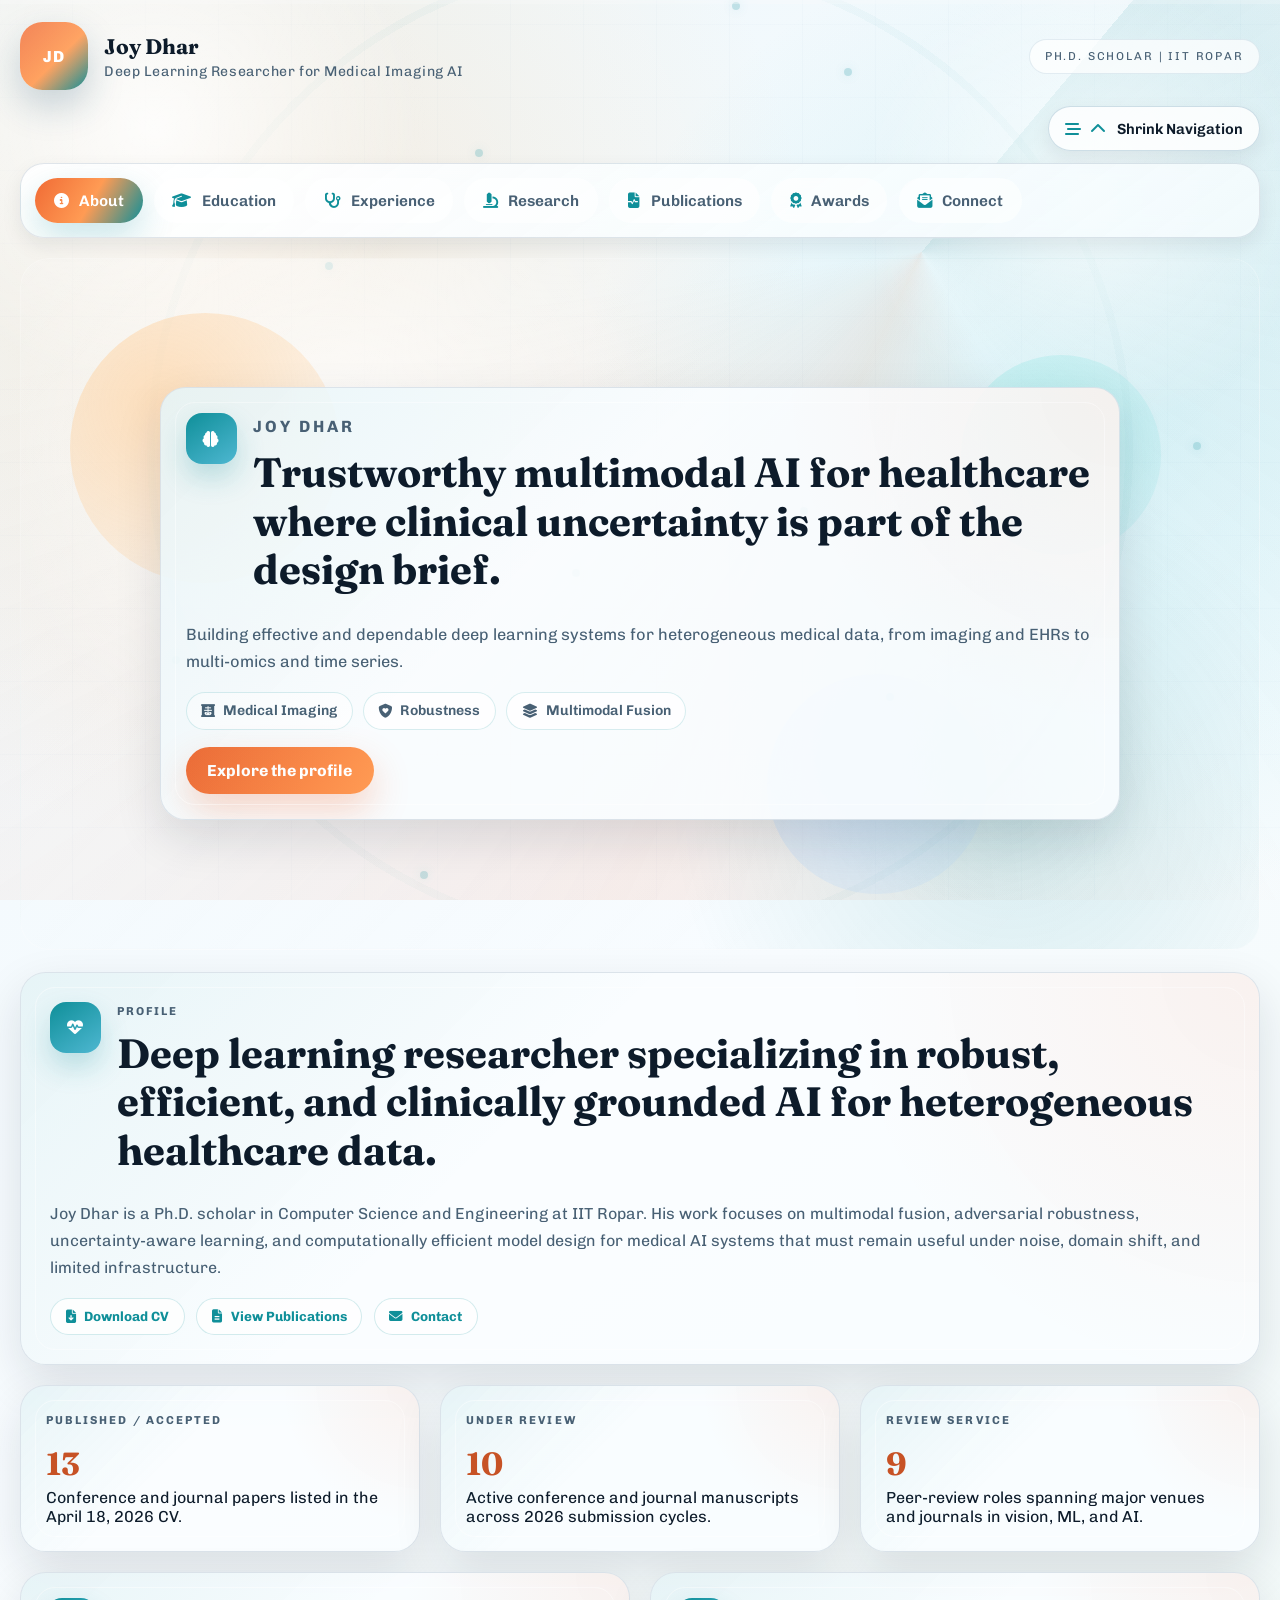
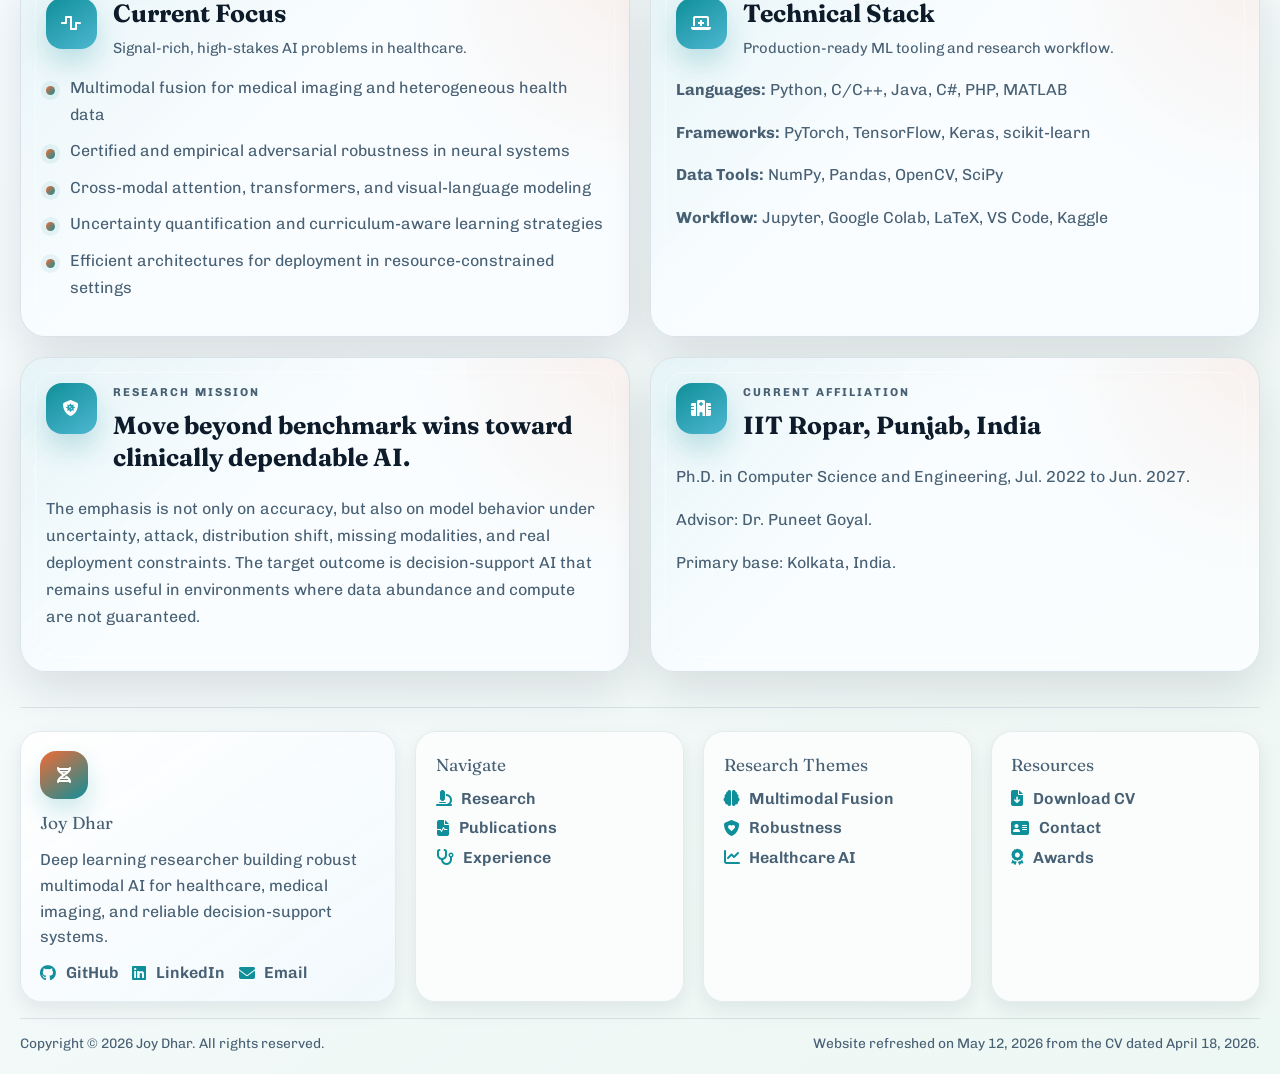
==== index.html @ 1ae89f0d "Merge pull request #1 from kousik-kr/joy-dhar-website-update Upgraded" ====
<!DOCTYPE html>
<html lang="en">
<head>
  <meta charset="UTF-8">
  <meta name="viewport" content="width=device-width, initial-scale=1.0">
  <meta name="description" content="Joy Dhar | Deep learning researcher working on trustworthy multimodal AI for healthcare at IIT Ropar.">
  <title>Joy Dhar | About</title>
  <link rel="preconnect" href="https://fonts.googleapis.com">
  <link rel="preconnect" href="https://fonts.gstatic.com" crossorigin>
  <link href="https://fonts.googleapis.com/css2?family=Chivo:wght@400;600;800&family=Fraunces:opsz,wght@9..144,500;9..144,700&display=swap" rel="stylesheet">
  <link rel="stylesheet" href="https://cdnjs.cloudflare.com/ajax/libs/font-awesome/6.5.2/css/all.min.css">
  <link rel="stylesheet" href="styles.css">
</head>
<body class="page-about">
  <div class="atmosphere"></div>
  <div class="grain-layer"></div>

  <header class="site-header">
    <a class="brand-mark" href="index.html" aria-label="Home"><span>JD</span></a>
    <div class="brand-copy">
      <a class="brand-wordmark" href="index.html">Joy Dhar</a>
      <p class="brand-subline">Deep Learning Researcher for Medical Imaging AI</p>
    </div>
    <p class="header-kicker">Ph.D. Scholar | IIT Ropar</p>
  </header>

  <div class="nav-shell">
    <button class="nav-compact-toggle" type="button" aria-label="Expand or shrink navigation" aria-expanded="true" aria-controls="site-nav">
      <span class="nav-toggle-icons">
        <i class="fa-solid fa-bars-staggered"></i>
        <i class="fa-solid fa-chevron-up"></i>
      </span>
      <span class="nav-toggle-text">Shrink Navigation</span>
    </button>

    <nav class="tab-nav" id="site-nav" aria-label="Portfolio sections">
      <a class="tab-link active" href="index.html"><i class="fa-solid fa-circle-info"></i><span>About</span></a>
      <a class="tab-link" href="education.html"><i class="fa-solid fa-graduation-cap"></i><span>Education</span></a>
      <a class="tab-link" href="experience.html"><i class="fa-solid fa-stethoscope"></i><span>Experience</span></a>
      <a class="tab-link" href="research.html"><i class="fa-solid fa-microscope"></i><span>Research</span></a>
      <a class="tab-link" href="publications.html"><i class="fa-solid fa-file-waveform"></i><span>Publications</span></a>
      <a class="tab-link" href="awards.html"><i class="fa-solid fa-award"></i><span>Awards</span></a>
      <a class="tab-link" href="connect.html"><i class="fa-solid fa-envelope-open-text"></i><span>Connect</span></a>
    </nav>
  </div>

  <main class="page-shell home-shell">
    <section class="opening-stage" id="opening-stage" aria-label="Welcome section">
      <div class="opening-surface card scan-card">
        <div class="card-head">
          <span class="icon-badge"><i class="fa-solid fa-brain"></i></span>
          <div>
            <p class="section-label">Joy Dhar</p>
            <h2>Trustworthy multimodal AI for healthcare where clinical uncertainty is part of the design brief.</h2>
          </div>
        </div>
        <p>Building effective and dependable deep learning systems for heterogeneous medical data, from imaging and EHRs to multi-omics and time series.</p>
        <div class="scan-tags">
          <span><i class="fa-solid fa-x-ray"></i> Medical Imaging</span>
          <span><i class="fa-solid fa-shield-heart"></i> Robustness</span>
          <span><i class="fa-solid fa-layer-group"></i> Multimodal Fusion</span>
        </div>
        <a class="scroll-cue" href="#home-content">Explore the profile</a>
      </div>

      <span class="opening-orb orb-a" aria-hidden="true"></span>
      <span class="opening-orb orb-b" aria-hidden="true"></span>
      <span class="opening-orb orb-c" aria-hidden="true"></span>
    </section>

    <section id="home-content" class="home-content">
      <section class="hero card reveal scan-card">
        <div class="card-head">
          <span class="icon-badge"><i class="fa-solid fa-heart-pulse"></i></span>
          <div>
            <p class="section-label">Profile</p>
            <h2>Deep learning researcher specializing in robust, efficient, and clinically grounded AI for heterogeneous healthcare data.</h2>
          </div>
        </div>
        <p>
          Joy Dhar is a Ph.D. scholar in Computer Science and Engineering at IIT Ropar. His work focuses on multimodal fusion,
          adversarial robustness, uncertainty-aware learning, and computationally efficient model design for medical AI systems
          that must remain useful under noise, domain shift, and limited infrastructure.
        </p>
        <div class="action-row hero-actions">
          <a class="chip" href="Joy_Dhar_CV.pdf" target="_blank" rel="noopener noreferrer"><i class="fa-solid fa-file-arrow-down"></i><span>Download CV</span></a>
          <a class="chip" href="publications.html"><i class="fa-solid fa-file-lines"></i><span>View Publications</span></a>
          <a class="chip" href="connect.html"><i class="fa-solid fa-envelope"></i><span>Contact</span></a>
        </div>
      </section>

      <section class="grid-three reveal">
        <article class="card kpi scan-card">
          <p class="section-label">Published / Accepted</p>
          <strong>13</strong>
          <span>Conference and journal papers listed in the April 18, 2026 CV.</span>
        </article>
        <article class="card kpi scan-card">
          <p class="section-label">Under Review</p>
          <strong>10</strong>
          <span>Active conference and journal manuscripts across 2026 submission cycles.</span>
        </article>
        <article class="card kpi scan-card">
          <p class="section-label">Review Service</p>
          <strong>9</strong>
          <span>Peer-review roles spanning major venues and journals in vision, ML, and AI.</span>
        </article>
      </section>

      <section class="grid-two reveal">
        <article class="card scan-card">
          <div class="card-head">
            <span class="icon-badge"><i class="fa-solid fa-wave-square"></i></span>
            <div>
              <h3>Current Focus</h3>
              <p class="card-subline">Signal-rich, high-stakes AI problems in healthcare.</p>
            </div>
          </div>
          <ul class="list-tight">
            <li>Multimodal fusion for medical imaging and heterogeneous health data</li>
            <li>Certified and empirical adversarial robustness in neural systems</li>
            <li>Cross-modal attention, transformers, and visual-language modeling</li>
            <li>Uncertainty quantification and curriculum-aware learning strategies</li>
            <li>Efficient architectures for deployment in resource-constrained settings</li>
          </ul>
        </article>

        <article class="card scan-card">
          <div class="card-head">
            <span class="icon-badge"><i class="fa-solid fa-laptop-medical"></i></span>
            <div>
              <h3>Technical Stack</h3>
              <p class="card-subline">Production-ready ML tooling and research workflow.</p>
            </div>
          </div>
          <p><strong>Languages:</strong> Python, C/C++, Java, C#, PHP, MATLAB</p>
          <p><strong>Frameworks:</strong> PyTorch, TensorFlow, Keras, scikit-learn</p>
          <p><strong>Data Tools:</strong> NumPy, Pandas, OpenCV, SciPy</p>
          <p><strong>Workflow:</strong> Jupyter, Google Colab, LaTeX, VS Code, Kaggle</p>
        </article>
      </section>

      <section class="grid-two reveal">
        <article class="card scan-card">
          <div class="card-head">
            <span class="icon-badge"><i class="fa-solid fa-shield-virus"></i></span>
            <div>
              <p class="section-label">Research Mission</p>
              <h3>Move beyond benchmark wins toward clinically dependable AI.</h3>
            </div>
          </div>
          <p>
            The emphasis is not only on accuracy, but also on model behavior under uncertainty, attack, distribution shift,
            missing modalities, and real deployment constraints. The target outcome is decision-support AI that remains useful
            in environments where data abundance and compute are not guaranteed.
          </p>
        </article>

        <article class="card scan-card">
          <div class="card-head">
            <span class="icon-badge"><i class="fa-solid fa-hospital"></i></span>
            <div>
              <p class="section-label">Current Affiliation</p>
              <h3>IIT Ropar, Punjab, India</h3>
            </div>
          </div>
          <p>Ph.D. in Computer Science and Engineering, Jul. 2022 to Jun. 2027.</p>
          <p>Advisor: Dr. Puneet Goyal.</p>
          <p>Primary base: Kolkata, India.</p>
        </article>
      </section>
    </section>
  </main>

  <footer class="site-footer" aria-label="Site footer">
    <div class="footer-grid">
      <section class="footer-block footer-brand">
        <div class="footer-emblem"><i class="fa-solid fa-dna"></i></div>
        <p class="footer-title">Joy Dhar</p>
        <p>Deep learning researcher building robust multimodal AI for healthcare, medical imaging, and reliable decision-support systems.</p>
        <div class="footer-socials">
          <a href="https://github.com/misti1203" target="_blank" rel="noopener noreferrer"><i class="fa-brands fa-github"></i><span>GitHub</span></a>
          <a href="https://www.linkedin.com/in/joy-dhar-42930a248" target="_blank" rel="noopener noreferrer"><i class="fa-brands fa-linkedin"></i><span>LinkedIn</span></a>
          <a href="mailto:joy.22csz0003@iitrpr.ac.in"><i class="fa-solid fa-envelope"></i><span>Email</span></a>
        </div>
      </section>

      <section class="footer-block">
        <p class="footer-title">Navigate</p>
        <a href="research.html"><i class="fa-solid fa-microscope"></i><span>Research</span></a>
        <a href="publications.html"><i class="fa-solid fa-file-waveform"></i><span>Publications</span></a>
        <a href="experience.html"><i class="fa-solid fa-stethoscope"></i><span>Experience</span></a>
      </section>

      <section class="footer-block">
        <p class="footer-title">Research Themes</p>
        <a href="research.html"><i class="fa-solid fa-brain"></i><span>Multimodal Fusion</span></a>
        <a href="research.html"><i class="fa-solid fa-shield-heart"></i><span>Robustness</span></a>
        <a href="research.html"><i class="fa-solid fa-chart-line"></i><span>Healthcare AI</span></a>
      </section>

      <section class="footer-block">
        <p class="footer-title">Resources</p>
        <a href="Joy_Dhar_CV.pdf" target="_blank" rel="noopener noreferrer"><i class="fa-solid fa-file-arrow-down"></i><span>Download CV</span></a>
        <a href="connect.html"><i class="fa-solid fa-address-card"></i><span>Contact</span></a>
        <a href="awards.html"><i class="fa-solid fa-award"></i><span>Awards</span></a>
      </section>
    </div>

    <div class="footer-meta">
      <p>Copyright &copy; <span class="current-year">2026</span> Joy Dhar. All rights reserved.</p>
      <p>Website refreshed on May 12, 2026 from the CV dated April 18, 2026.</p>
    </div>
  </footer>

  <script src="script.js"></script>
</body>
</html>
---- styles.css ----
:root {
  --ink: #0d1b2a;
  --ink-soft: #486074;
  --surface: rgba(250, 253, 255, 0.9);
  --surface-strong: rgba(255, 255, 255, 0.96);
  --surface-glass: rgba(239, 248, 252, 0.68);
  --line: rgba(35, 76, 104, 0.14);
  --line-strong: rgba(42, 110, 145, 0.22);
  --accent: #f06b35;
  --accent-deep: #c75225;
  --accent-soft: #0f8f99;
  --accent-alt: #4eb7d1;
  --accent-fade: rgba(15, 143, 153, 0.12);
  --success: #2b9e74;
  --radius-lg: 1.6rem;
  --radius-md: 1.15rem;
  --radius-sm: 0.9rem;
  --shadow-sm: 0 8px 20px rgba(13, 27, 42, 0.08);
  --shadow: 0 18px 48px rgba(13, 27, 42, 0.12);
  --shadow-lg: 0 26px 72px rgba(13, 27, 42, 0.16);
  --max: min(1240px, calc(100% - 2rem));
}

* {
  box-sizing: border-box;
}

html,
body {
  margin: 0;
  padding: 0;
  min-height: 100%;
}

html {
  scroll-padding-top: 1rem;
}

body {
  font-family: "Chivo", "Segoe UI", sans-serif;
  color: var(--ink);
  overflow-x: hidden;
  position: relative;
  background:
    radial-gradient(circle at top left, rgba(240, 107, 53, 0.14), transparent 30%),
    radial-gradient(circle at top right, rgba(78, 183, 209, 0.18), transparent 28%),
    linear-gradient(145deg, #edf6fb 0%, #f9fcff 38%, #eefaf6 100%);
  font-feature-settings: "liga" 1, "calt" 1;
  -webkit-font-smoothing: antialiased;
  -moz-osx-font-smoothing: grayscale;
}

body::before,
body::after {
  content: "";
  position: fixed;
  inset: 0;
  pointer-events: none;
  z-index: 0;
}

body::before {
  background:
    repeating-linear-gradient(
      90deg,
      transparent 0,
      transparent 72px,
      rgba(59, 115, 148, 0.035) 72px,
      rgba(59, 115, 148, 0.035) 73px
    ),
    repeating-linear-gradient(
      0deg,
      transparent 0,
      transparent 72px,
      rgba(59, 115, 148, 0.03) 72px,
      rgba(59, 115, 148, 0.03) 73px
    );
  opacity: 0.6;
}

body::after {
  background:
    radial-gradient(circle at 12% 14%, rgba(255, 255, 255, 0.85), transparent 20%),
    radial-gradient(circle at 85% 22%, rgba(255, 255, 255, 0.7), transparent 18%),
    radial-gradient(circle at 76% 82%, rgba(15, 143, 153, 0.08), transparent 15%);
}

body.page-about {
  background:
    radial-gradient(circle at 18% 10%, rgba(255, 189, 118, 0.22), transparent 22%),
    radial-gradient(circle at 84% 16%, rgba(82, 201, 214, 0.2), transparent 20%),
    linear-gradient(145deg, #eef7fb 0%, #f8fcff 42%, #edf7f3 100%);
}

body.page-education {
  background:
    radial-gradient(circle at 18% 8%, rgba(255, 205, 138, 0.2), transparent 22%),
    radial-gradient(circle at 82% 18%, rgba(90, 177, 227, 0.18), transparent 20%),
    linear-gradient(145deg, #eef5fa 0%, #fbfdff 42%, #eef6ff 100%);
}

body.page-experience {
  background:
    radial-gradient(circle at 15% 10%, rgba(255, 189, 128, 0.2), transparent 20%),
    radial-gradient(circle at 82% 18%, rgba(103, 202, 156, 0.16), transparent 19%),
    linear-gradient(145deg, #f0f8fb 0%, #fbfdfe 40%, #eef9f3 100%);
}

body.page-research {
  background:
    radial-gradient(circle at 15% 8%, rgba(255, 176, 132, 0.2), transparent 22%),
    radial-gradient(circle at 84% 14%, rgba(78, 183, 209, 0.18), transparent 21%),
    linear-gradient(145deg, #eff7fb 0%, #fbfdff 42%, #eefaf7 100%);
}

body.page-publications {
  background:
    radial-gradient(circle at 15% 8%, rgba(255, 183, 121, 0.2), transparent 22%),
    radial-gradient(circle at 84% 16%, rgba(105, 177, 232, 0.18), transparent 22%),
    linear-gradient(145deg, #eff7fb 0%, #fbfdff 40%, #eef5fb 100%);
}

body.page-awards {
  background:
    radial-gradient(circle at 16% 10%, rgba(255, 200, 127, 0.2), transparent 22%),
    radial-gradient(circle at 82% 18%, rgba(125, 182, 236, 0.17), transparent 22%),
    linear-gradient(145deg, #f3f8fb 0%, #fffefb 38%, #eef5fd 100%);
}

body.page-connect {
  background:
    radial-gradient(circle at 15% 12%, rgba(255, 181, 126, 0.2), transparent 22%),
    radial-gradient(circle at 82% 18%, rgba(88, 204, 196, 0.16), transparent 20%),
    linear-gradient(145deg, #eef8fb 0%, #fbfdff 40%, #eef9f7 100%);
}

.atmosphere,
.grain-layer {
  position: fixed;
  inset: 0;
  pointer-events: none;
}

.atmosphere {
  background:
    conic-gradient(from 40deg at 72% 28%, rgba(15, 143, 153, 0.11), transparent 30%, rgba(240, 107, 53, 0.1), transparent 62%),
    radial-gradient(circle at center, transparent 0 62%, rgba(15, 143, 153, 0.03) 62% 63%, transparent 63%);
  animation: drift 18s ease-in-out infinite alternate;
}

.grain-layer {
  opacity: 0.16;
  background-image: radial-gradient(rgba(13, 27, 42, 0.14) 0.4px, transparent 0.4px);
  background-size: 10px 10px;
}

.progress-rail {
  position: fixed;
  inset: 0 0 auto 0;
  height: 4px;
  z-index: 40;
  background: rgba(255, 255, 255, 0.22);
  backdrop-filter: blur(6px);
}

.progress-fill {
  width: 0;
  height: 100%;
  background: linear-gradient(90deg, var(--accent), #ffb347, var(--accent-soft));
  box-shadow: 0 0 16px rgba(240, 107, 53, 0.45);
  transition: width 120ms linear;
}

.site-header,
.nav-shell,
.page-shell,
.site-footer {
  width: var(--max);
  margin-inline: auto;
  position: relative;
  z-index: 1;
}

.site-header {
  display: flex;
  align-items: center;
  gap: 1rem;
  padding-top: 1.4rem;
}

.brand-mark {
  width: 68px;
  height: 68px;
  flex-shrink: 0;
  border-radius: 1.4rem;
  display: inline-grid;
  place-items: center;
  text-decoration: none;
  font-weight: 800;
  letter-spacing: 0.08em;
  color: #fff;
  background:
    linear-gradient(145deg, rgba(255, 255, 255, 0.18), transparent),
    linear-gradient(135deg, var(--accent), #ff9b54 55%, var(--accent-soft));
  box-shadow: 0 16px 36px rgba(22, 72, 104, 0.22);
  transition: transform 240ms ease, box-shadow 240ms ease;
}

.brand-mark:hover,
.brand-mark:focus {
  transform: translateY(-3px);
  box-shadow: 0 22px 46px rgba(22, 72, 104, 0.28);
}

.brand-copy {
  display: grid;
  gap: 0.22rem;
}

.brand-wordmark {
  text-decoration: none;
  font-family: "Fraunces", Georgia, serif;
  font-weight: 700;
  font-size: 1.32rem;
  color: var(--ink);
}

.brand-subline {
  margin: 0;
  font-size: 0.88rem;
  letter-spacing: 0.04em;
  color: var(--ink-soft);
}

.header-kicker {
  margin: 0 0 0 auto;
  padding: 0.6rem 0.95rem;
  border-radius: 999px;
  background: rgba(255, 255, 255, 0.72);
  border: 1px solid rgba(42, 110, 145, 0.12);
  color: var(--ink-soft);
  font-size: 0.72rem;
  text-transform: uppercase;
  letter-spacing: 0.16em;
}

.nav-shell {
  margin-top: 1rem;
  display: grid;
  gap: 0.7rem;
}

.nav-compact-toggle {
  justify-self: end;
  display: inline-flex;
  align-items: center;
  gap: 0.7rem;
  border: 1px solid var(--line-strong);
  background: rgba(255, 255, 255, 0.82);
  color: var(--ink);
  border-radius: 999px;
  padding: 0.78rem 1rem;
  font: inherit;
  cursor: pointer;
  box-shadow: var(--shadow-sm);
  transition: transform 220ms ease, box-shadow 220ms ease, background 220ms ease;
}

.nav-compact-toggle:hover,
.nav-compact-toggle:focus {
  transform: translateY(-2px);
  box-shadow: var(--shadow);
  background: rgba(255, 255, 255, 0.96);
}

.nav-toggle-icons {
  display: inline-flex;
  align-items: center;
  gap: 0.55rem;
  color: var(--accent-soft);
}

.nav-toggle-text {
  font-weight: 600;
  font-size: 0.92rem;
}

.nav-shell.is-collapsed .nav-toggle-text::after {
  content: "";
}

.nav-shell.is-collapsed .nav-toggle-icons .fa-chevron-up {
  transform: rotate(180deg);
}

.tab-nav {
  display: flex;
  flex-wrap: wrap;
  gap: 0.7rem;
  padding: 0.9rem;
  border-radius: 1.5rem;
  border: 1px solid var(--line);
  background:
    linear-gradient(145deg, rgba(255, 255, 255, 0.84), rgba(241, 250, 253, 0.72)),
    rgba(255, 255, 255, 0.6);
  backdrop-filter: blur(14px);
  box-shadow: var(--shadow-sm);
  overflow: hidden;
  transform-origin: top;
  transition: max-height 260ms ease, opacity 220ms ease, padding 220ms ease, border-color 220ms ease, transform 220ms ease;
}

.nav-shell.is-collapsed .tab-nav {
  max-height: 0;
  opacity: 0;
  padding-top: 0;
  padding-bottom: 0;
  border-color: transparent;
  transform: translateY(-4px);
}

.tab-link {
  display: inline-flex;
  align-items: center;
  gap: 0.65rem;
  text-decoration: none;
  border-radius: 999px;
  color: var(--ink-soft);
  padding: 0.85rem 1.15rem;
  font-size: 0.96rem;
  font-weight: 600;
  background: rgba(255, 255, 255, 0.55);
  transition: transform 220ms ease, box-shadow 220ms ease, background 220ms ease, color 220ms ease;
}

.tab-link i {
  color: var(--accent-soft);
  font-size: 0.95rem;
}

.tab-link:hover,
.tab-link:focus {
  transform: translateY(-2px);
  color: var(--ink);
  background: rgba(240, 248, 252, 0.95);
  box-shadow: inset 0 0 0 1px rgba(15, 143, 153, 0.14);
}

.tab-link.active {
  color: #fff;
  background: linear-gradient(120deg, var(--accent), #ff9b54 52%, var(--accent-soft));
  box-shadow: 0 14px 34px rgba(15, 143, 153, 0.22);
}

.tab-link.active i {
  color: #fff;
}

h1,
h2,
h3 {
  font-family: "Fraunces", Georgia, serif;
  margin-top: 0;
}

h2 {
  margin-bottom: 0.7rem;
  font-size: clamp(1.8rem, 3.2vw, 2.8rem);
  line-height: 1.18;
}

h3 {
  margin-bottom: 0.4rem;
  font-size: clamp(1.15rem, 2vw, 1.55rem);
  line-height: 1.28;
}

.section-label {
  margin: 0 0 0.5rem;
  font-size: 0.72rem;
  font-weight: 700;
  text-transform: uppercase;
  letter-spacing: 0.18em;
  color: var(--accent-soft);
}

.page-shell {
  margin-top: 1.2rem;
  margin-bottom: 1.6rem;
  display: grid;
  gap: 1.25rem;
}

.home-shell {
  gap: 1.4rem;
}

.opening-stage {
  position: relative;
  min-height: calc(100vh - 13rem);
  display: grid;
  place-items: center;
  overflow: hidden;
  border-radius: 1.8rem;
}

.opening-stage::before {
  content: "";
  position: absolute;
  inset: 0;
  border-radius: inherit;
  background:
    radial-gradient(circle at 25% 28%, rgba(255, 255, 255, 0.82), transparent 32%),
    radial-gradient(circle at 80% 80%, rgba(15, 143, 153, 0.14), transparent 30%),
    linear-gradient(135deg, rgba(255, 255, 255, 0.12), transparent);
  border: 1px solid rgba(255, 255, 255, 0.24);
}

.opening-surface {
  position: relative;
  max-width: 60rem;
  z-index: 2;
}

.opening-surface p {
  font-size: 1.02rem;
}

.scan-tags {
  display: flex;
  flex-wrap: wrap;
  gap: 0.65rem;
  margin-top: 1rem;
}

.scan-tags span {
  display: inline-flex;
  align-items: center;
  gap: 0.5rem;
  padding: 0.58rem 0.9rem;
  border-radius: 999px;
  background: rgba(255, 255, 255, 0.78);
  border: 1px solid rgba(15, 143, 153, 0.16);
  color: var(--ink-soft);
  font-size: 0.88rem;
  font-weight: 600;
}

.scroll-cue {
  display: inline-flex;
  align-items: center;
  gap: 0.55rem;
  margin-top: 1.1rem;
  text-decoration: none;
  color: #fff;
  font-weight: 700;
  background: linear-gradient(120deg, var(--accent), #ff9b54);
  border-radius: 999px;
  padding: 0.88rem 1.35rem;
  box-shadow: 0 16px 36px rgba(240, 107, 53, 0.28);
  transition: transform 220ms ease, box-shadow 220ms ease;
}

.scroll-cue:hover,
.scroll-cue:focus {
  transform: translateY(-3px);
  box-shadow: 0 20px 42px rgba(240, 107, 53, 0.36);
}

.opening-orb {
  position: absolute;
  border-radius: 50%;
  opacity: 0.72;
  pointer-events: none;
}

.orb-a {
  width: 270px;
  height: 270px;
  left: 4%;
  top: 8%;
  background: radial-gradient(circle at 34% 34%, rgba(255, 211, 162, 0.92), rgba(255, 189, 118, 0.08));
  animation: floatA 8s ease-in-out infinite alternate;
}

.orb-b {
  width: 200px;
  height: 200px;
  right: 8%;
  top: 14%;
  background: radial-gradient(circle at 40% 40%, rgba(165, 236, 233, 0.86), rgba(78, 183, 209, 0.08));
  animation: floatB 9s ease-in-out infinite alternate;
}

.orb-c {
  width: 220px;
  height: 220px;
  right: 22%;
  bottom: 8%;
  background: radial-gradient(circle at 40% 40%, rgba(189, 218, 250, 0.88), rgba(125, 182, 236, 0.08));
  animation: floatC 10s ease-in-out infinite alternate;
}

.home-content,
.publication-section {
  display: grid;
  gap: 1.25rem;
}

.card {
  position: relative;
  background: var(--surface);
  border: 1px solid var(--line);
  border-radius: var(--radius-lg);
  box-shadow: var(--shadow);
  padding: 1.55rem;
  overflow: hidden;
  transition: transform 240ms ease, border-color 240ms ease, box-shadow 240ms ease;
}

.card:hover {
  transform: translateY(-5px);
  border-color: var(--line-strong);
  box-shadow: var(--shadow-lg);
}

.scan-card::before {
  content: "";
  position: absolute;
  inset: 0;
  background:
    linear-gradient(135deg, rgba(15, 143, 153, 0.08), transparent 40%),
    radial-gradient(circle at 100% 0%, rgba(240, 107, 53, 0.08), transparent 32%);
  pointer-events: none;
}

.scan-card::after {
  content: "";
  position: absolute;
  inset: 14px;
  border-radius: calc(var(--radius-lg) - 0.35rem);
  border: 1px solid rgba(255, 255, 255, 0.4);
  pointer-events: none;
}

.hero {
  padding: 1.8rem;
}

.hero p,
.card p,
.card li {
  position: relative;
  z-index: 1;
  color: var(--ink-soft);
  line-height: 1.68;
}

.card-head {
  position: relative;
  z-index: 1;
  display: flex;
  align-items: flex-start;
  gap: 1rem;
  margin-bottom: 0.9rem;
}

.card-subline {
  margin: 0;
  color: var(--ink-soft);
  font-size: 0.92rem;
}

.icon-badge {
  width: 3.2rem;
  height: 3.2rem;
  flex-shrink: 0;
  display: inline-grid;
  place-items: center;
  border-radius: 1rem;
  color: #fff;
  background: linear-gradient(145deg, var(--accent-soft), var(--accent-alt));
  box-shadow: 0 14px 28px rgba(15, 143, 153, 0.24);
}

.grid-two,
.grid-three {
  display: grid;
  gap: 1.25rem;
}

.grid-two {
  grid-template-columns: repeat(2, minmax(0, 1fr));
}

.grid-three {
  grid-template-columns: repeat(3, minmax(0, 1fr));
}

ul,
ol {
  margin: 0;
}

.list-tight {
  list-style: none;
  padding-left: 0;
}

.list-tight li {
  position: relative;
  padding-left: 1.5rem;
  margin-bottom: 0.6rem;
}

.list-tight li::before {
  content: "";
  position: absolute;
  left: 0;
  top: 0.68rem;
  width: 0.58rem;
  height: 0.58rem;
  border-radius: 50%;
  background: linear-gradient(135deg, var(--accent), var(--accent-soft));
  box-shadow: 0 0 0 5px rgba(15, 143, 153, 0.08);
}

.timeline {
  position: relative;
  display: grid;
  gap: 1rem;
  padding-left: 1.7rem;
}

.timeline::before {
  content: "";
  position: absolute;
  left: 0.42rem;
  top: 0;
  bottom: 0;
  width: 2px;
  background: linear-gradient(var(--accent-soft), var(--accent), var(--accent-alt));
}

.timeline-item::before {
  content: "";
  position: absolute;
  left: -1.15rem;
  top: 1.5rem;
  width: 0.72rem;
  height: 0.72rem;
  border-radius: 50%;
  background: #fff;
  border: 3px solid var(--accent-soft);
  box-shadow: 0 0 0 8px rgba(15, 143, 153, 0.08);
  z-index: 2;
}

.meta {
  margin: 0 0 0.35rem;
  color: var(--accent-soft);
  font-weight: 700;
  font-size: 0.92rem;
}

.kpi {
  display: grid;
  gap: 0.35rem;
}

.kpi strong {
  position: relative;
  z-index: 1;
  font-family: "Fraunces", Georgia, serif;
  font-size: 2rem;
  color: var(--accent-deep);
}

.action-row {
  position: relative;
  z-index: 1;
  display: flex;
  flex-wrap: wrap;
  gap: 0.7rem;
  margin-top: 0.95rem;
}

.chip {
  display: inline-flex;
  align-items: center;
  gap: 0.55rem;
  padding: 0.6rem 0.92rem;
  border-radius: 999px;
  border: 1px solid rgba(15, 143, 153, 0.18);
  background: rgba(255, 255, 255, 0.85);
  color: var(--accent-soft);
  text-decoration: none;
  font-size: 0.84rem;
  font-weight: 700;
  transition: transform 220ms ease, box-shadow 220ms ease, background 220ms ease, color 220ms ease;
}

.chip:hover,
.chip:focus {
  transform: translateY(-2px);
  background: var(--accent-soft);
  color: #fff;
  box-shadow: 0 12px 26px rgba(15, 143, 153, 0.22);
}

.chip-muted {
  color: rgba(72, 96, 116, 0.74);
  border-color: rgba(72, 96, 116, 0.16);
  background: rgba(255, 255, 255, 0.58);
  cursor: default;
}

.chip-muted:hover,
.chip-muted:focus {
  transform: none;
  background: rgba(255, 255, 255, 0.58);
  color: rgba(72, 96, 116, 0.74);
  box-shadow: none;
}

.publication-list {
  padding-left: 1.1rem;
}

.publication-list li {
  margin-bottom: 0.9rem;
  padding: 1rem 1rem 1rem 0.95rem;
  border-radius: var(--radius-md);
  border: 1px solid rgba(35, 76, 104, 0.12);
  background: rgba(255, 255, 255, 0.56);
}

.publication-list strong {
  display: block;
  margin-bottom: 0.4rem;
  color: var(--ink);
  line-height: 1.42;
}

.contact-list {
  list-style: none;
  padding-left: 0;
  display: grid;
  gap: 0.75rem;
}

.contact-list li {
  padding: 0.85rem 1rem;
  border-radius: var(--radius-sm);
  background: rgba(255, 255, 255, 0.62);
  border: 1px solid rgba(15, 143, 153, 0.12);
}

.reference-note {
  margin-bottom: 0;
}

a {
  color: var(--accent-soft);
}

a:hover {
  color: var(--accent-deep);
}

.site-footer {
  margin-top: 2.2rem;
  margin-bottom: 1.4rem;
  padding: 1.4rem 0 0;
  border-top: 1px solid rgba(35, 76, 104, 0.12);
}

.footer-grid {
  display: grid;
  grid-template-columns: 1.4fr 1fr 1fr 1fr;
  gap: 1.2rem;
}

.footer-block {
  padding: 1.2rem;
  border-radius: 1.3rem;
  background: rgba(255, 255, 255, 0.7);
  border: 1px solid rgba(35, 76, 104, 0.1);
  box-shadow: var(--shadow-sm);
  display: grid;
  align-content: start;
  gap: 0.65rem;
}

.footer-brand {
  background:
    linear-gradient(145deg, rgba(255, 255, 255, 0.88), rgba(239, 248, 252, 0.84)),
    rgba(255, 255, 255, 0.7);
}

.footer-emblem {
  width: 3rem;
  height: 3rem;
  display: grid;
  place-items: center;
  border-radius: 1rem;
  background: linear-gradient(145deg, var(--accent), var(--accent-soft));
  color: #fff;
  box-shadow: 0 12px 24px rgba(15, 143, 153, 0.2);
}

.footer-title {
  margin: 0;
  font-family: "Fraunces", Georgia, serif;
  font-size: 1.08rem;
  color: var(--ink);
}

.footer-block p {
  margin: 0;
  color: var(--ink-soft);
  line-height: 1.6;
}

.footer-block a,
.footer-socials a {
  display: inline-flex;
  align-items: center;
  gap: 0.6rem;
  width: fit-content;
  text-decoration: none;
  color: var(--ink-soft);
  font-weight: 600;
}

.footer-block a i,
.footer-socials a i {
  color: var(--accent-soft);
}

.footer-socials {
  display: flex;
  flex-wrap: wrap;
  gap: 0.85rem;
  margin-top: 0.2rem;
}

.footer-meta {
  margin-top: 1rem;
  padding-top: 1rem;
  border-top: 1px solid rgba(35, 76, 104, 0.12);
  display: flex;
  justify-content: space-between;
  gap: 1rem;
  flex-wrap: wrap;
}

.footer-meta p {
  margin: 0;
  color: var(--ink-soft);
  font-size: 0.86rem;
}

.float-dot {
  position: fixed;
  z-index: 0;
  width: 8px;
  height: 8px;
  border-radius: 50%;
  background: rgba(15, 143, 153, 0.22);
  box-shadow: 0 0 12px rgba(15, 143, 153, 0.12);
  pointer-events: none;
  animation: driftDot var(--dur) ease-in-out infinite alternate;
}

.reveal {
  opacity: 0;
  transform: translateY(24px) scale(0.98);
}

.reveal.in-view {
  animation: revealIn 720ms cubic-bezier(0.16, 1, 0.3, 1) forwards;
}

@keyframes revealIn {
  to {
    opacity: 1;
    transform: translateY(0) scale(1);
  }
}

@keyframes drift {
  from {
    transform: translateY(0) scale(1);
  }
  to {
    transform: translateY(-16px) scale(1.04);
  }
}

@keyframes driftDot {
  from {
    transform: translateY(0) scale(1);
  }
  to {
    transform: translateY(-22px) scale(1.24);
  }
}

@keyframes floatA {
  from {
    transform: translateY(0) translateX(0);
  }
  to {
    transform: translateY(-18px) translateX(18px);
  }
}

@keyframes floatB {
  from {
    transform: translateY(0) translateX(0);
  }
  to {
    transform: translateY(16px) translateX(-12px);
  }
}

@keyframes floatC {
  from {
    transform: translateY(0) translateX(0);
  }
  to {
    transform: translateY(-14px) translateX(10px);
  }
}

@media (max-width: 980px) {
  .grid-two,
  .grid-three,
  .footer-grid {
    grid-template-columns: 1fr;
  }

  .header-kicker {
    display: none;
  }

  .opening-stage {
    min-height: calc(88vh - 9rem);
  }
}

@media (max-width: 760px) {
  .site-header {
    align-items: flex-start;
    flex-wrap: wrap;
    gap: 0.8rem;
  }

  .brand-mark {
    width: 60px;
    height: 60px;
  }

  .brand-wordmark {
    font-size: 1.16rem;
  }

  .nav-compact-toggle {
    width: 100%;
    justify-content: center;
  }

  .tab-nav {
    flex-direction: column;
  }

  .tab-link {
    width: 100%;
    justify-content: flex-start;
  }

  .card,
  .hero {
    padding: 1.3rem;
  }

  .card-head {
    gap: 0.8rem;
  }

  .icon-badge {
    width: 2.85rem;
    height: 2.85rem;
  }

  .timeline {
    padding-left: 1.3rem;
  }

  .timeline-item::before {
    left: -0.92rem;
  }
}

@media (max-width: 560px) {
  :root {
    --max: min(100% - 1rem, 100%);
  }

  .site-header {
    padding-top: 1rem;
  }

  .opening-stage {
    min-height: auto;
  }

  .scan-tags,
  .action-row,
  .footer-socials {
    gap: 0.55rem;
  }

  .footer-meta {
    flex-direction: column;
  }
}

@media (prefers-reduced-motion: reduce) {
  *,
  *::before,
  *::after {
    animation: none !important;
    transition: none !important;
    scroll-behavior: auto !important;
  }

  .reveal {
    opacity: 1;
    transform: none;
  }
}

*:focus-visible {
  outline: 2px solid var(--accent);
  outline-offset: 3px;
}

@media print {
  .progress-rail,
  .atmosphere,
  .grain-layer,
  .float-dot,
  .opening-orb,
  .nav-compact-toggle {
    display: none !important;
  }

  body {
    background: #fff;
  }

  .card,
  .footer-block {
    box-shadow: none;
    border: 1px solid #ddd;
  }
}
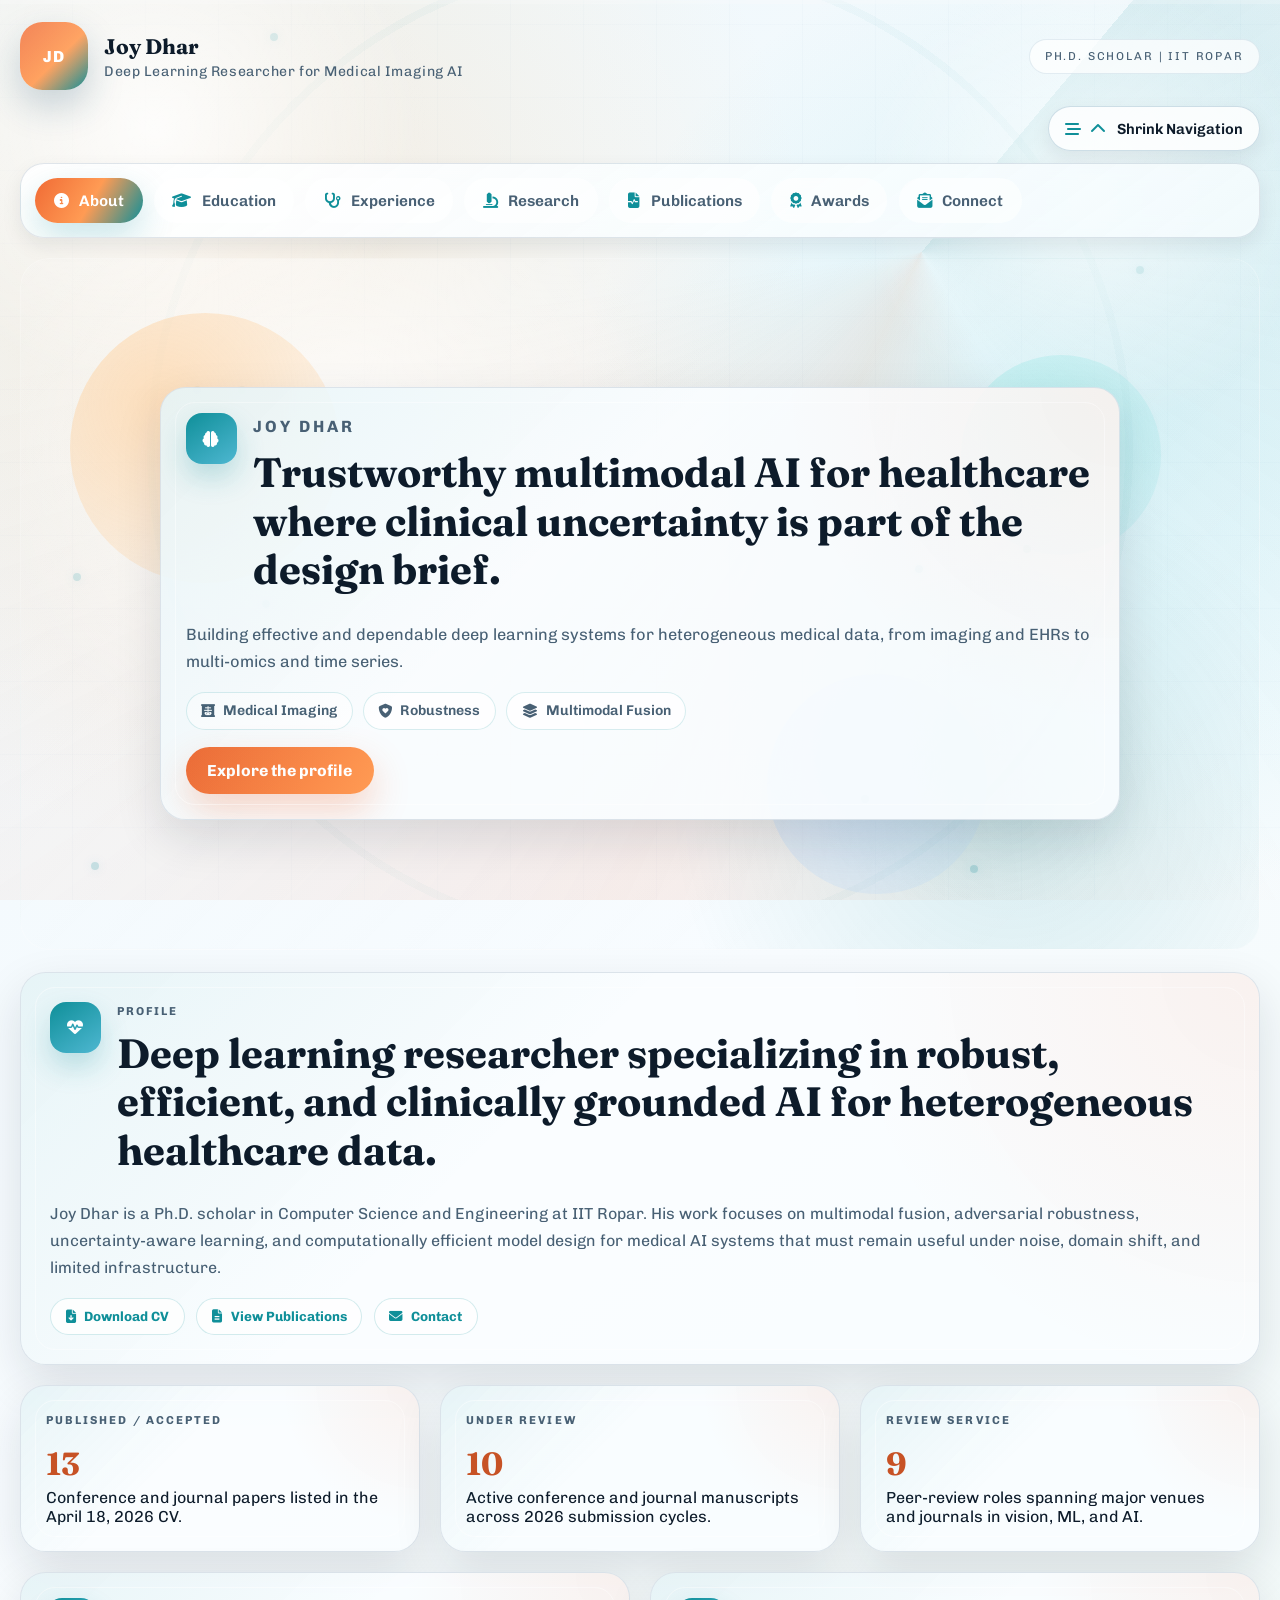
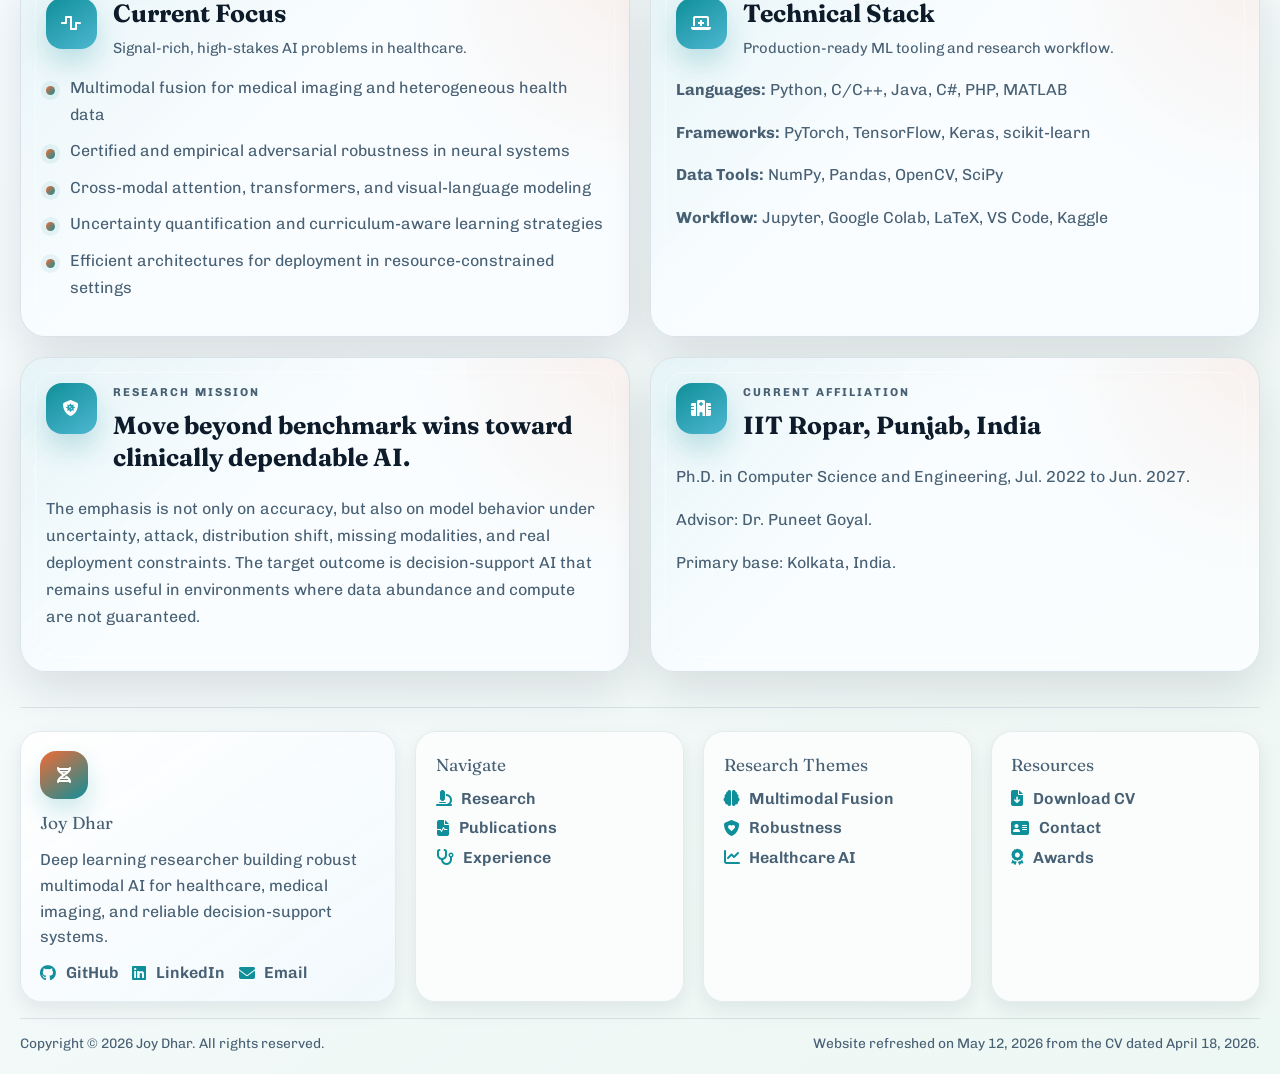
==== commit 6f10b439: "Feature upgrade" ====
--- a/index.html
+++ b/index.html
@@ -170,6 +170,131 @@
         </article>
       </section>
     </section>
+
+    <aside class="news-board" id="latest-news" aria-label="Latest news" data-news-board>
+      <div class="news-board__head">
+        <div>
+          <p class="section-label">Latest News</p>
+          <h4>Current-cycle updates.</h4>
+        </div>
+        <span class="news-board__hint">Hover to pause</span>
+      </div>
+
+      <div class="news-board__viewport">
+        <ul class="news-board__list" data-news-feed>
+          <li class="news-entry" data-news-date="2026-05-12">
+            <i class="fa-solid fa-paper-plane news-entry__icon" aria-hidden="true"></i>
+            <div class="news-entry__body">
+              <a class="news-entry__title" href="publications.html">Hybrid Space-Aware Randomized Defense submitted to ICML 2026</a>
+              <time class="news-entry__time" datetime="2026-05-12">May 2026</time>
+            </div>
+          </li>
+          <li class="news-entry" data-news-date="2026-05-12">
+            <i class="fa-solid fa-paper-plane news-entry__icon" aria-hidden="true"></i>
+            <div class="news-entry__body">
+              <a class="news-entry__title" href="publications.html">DEMAnD submitted to KDD 2026</a>
+              <time class="news-entry__time" datetime="2026-05-12">May 2026</time>
+            </div>
+          </li>
+          <li class="news-entry" data-news-date="2026-05-12">
+            <i class="fa-solid fa-paper-plane news-entry__icon" aria-hidden="true"></i>
+            <div class="news-entry__body">
+              <a class="news-entry__title" href="publications.html">Hybrid Geometry Attention submitted to KDD 2026</a>
+              <time class="news-entry__time" datetime="2026-05-12">May 2026</time>
+            </div>
+          </li>
+          <li class="news-entry" data-news-date="2026-05-12">
+            <i class="fa-solid fa-paper-plane news-entry__icon" aria-hidden="true"></i>
+            <div class="news-entry__body">
+              <a class="news-entry__title" href="publications.html">Counterfactual Decoding for Medical VQA submitted to ECCV 2026</a>
+              <time class="news-entry__time" datetime="2026-05-12">May 2026</time>
+            </div>
+          </li>
+          <li class="news-entry" data-news-date="2026-05-12">
+            <i class="fa-solid fa-paper-plane news-entry__icon" aria-hidden="true"></i>
+            <div class="news-entry__body">
+              <a class="news-entry__title" href="publications.html">Multimodal Fusion Convergence study submitted to ECCV 2026</a>
+              <time class="news-entry__time" datetime="2026-05-12">May 2026</time>
+            </div>
+          </li>
+          <li class="news-entry" data-news-date="2026-05-12">
+            <i class="fa-solid fa-paper-plane news-entry__icon" aria-hidden="true"></i>
+            <div class="news-entry__body">
+              <a class="news-entry__title" href="publications.html">GCARE submitted to ECCV 2026</a>
+              <time class="news-entry__time" datetime="2026-05-12">May 2026</time>
+            </div>
+          </li>
+          <li class="news-entry" data-news-date="2026-05-12">
+            <i class="fa-solid fa-paper-plane news-entry__icon" aria-hidden="true"></i>
+            <div class="news-entry__body">
+              <a class="news-entry__title" href="publications.html">CoVANT submitted to NeurIPS 2026</a>
+              <time class="news-entry__time" datetime="2026-05-12">May 2026</time>
+            </div>
+          </li>
+          <li class="news-entry" data-news-date="2026-05-12">
+            <i class="fa-solid fa-paper-plane news-entry__icon" aria-hidden="true"></i>
+            <div class="news-entry__body">
+              <a class="news-entry__title" href="publications.html">GSAND submitted to NeurIPS 2026</a>
+              <time class="news-entry__time" datetime="2026-05-12">May 2026</time>
+            </div>
+          </li>
+          <li class="news-entry" data-news-date="2026-05-12">
+            <i class="fa-solid fa-paper-plane news-entry__icon" aria-hidden="true"></i>
+            <div class="news-entry__body">
+              <a class="news-entry__title" href="publications.html">Hybrid Space Convolutional Stochasticity submitted to NeurIPS 2026</a>
+              <time class="news-entry__time" datetime="2026-05-12">May 2026</time>
+            </div>
+          </li>
+          <li class="news-entry" data-news-date="2026-05-12">
+            <i class="fa-solid fa-paper-plane news-entry__icon" aria-hidden="true"></i>
+            <div class="news-entry__body">
+              <a class="news-entry__title" href="publications.html">MANAT submitted to Applied Soft Computing</a>
+              <time class="news-entry__time" datetime="2026-05-12">May 2026</time>
+            </div>
+          </li>
+          <li class="news-entry" data-news-date="2026-04-18">
+            <i class="fa-solid fa-circle-check news-entry__icon" aria-hidden="true"></i>
+            <div class="news-entry__body">
+              <a class="news-entry__title" href="publications.html">Hybrid attention stochasticity paper accepted at ICLR 2026</a>
+              <time class="news-entry__time" datetime="2026-04-18">Apr 2026</time>
+            </div>
+          </li>
+          <li class="news-entry" data-news-date="2026-04-18">
+            <i class="fa-solid fa-circle-check news-entry__icon" aria-hidden="true"></i>
+            <div class="news-entry__body">
+              <a class="news-entry__title" href="publications.html">Effective and Robust Multimodal Medical Image Analysis accepted at KDD 2026</a>
+              <time class="news-entry__time" datetime="2026-04-18">Apr 2026</time>
+            </div>
+          </li>
+          <li class="news-entry" data-news-date="2026-04-18">
+            <i class="fa-solid fa-circle-check news-entry__icon" aria-hidden="true"></i>
+            <div class="news-entry__body">
+              <a class="news-entry__title" href="publications.html">HyPCA-Net accepted at WACV 2026</a>
+              <time class="news-entry__time" datetime="2026-04-18">Apr 2026</time>
+            </div>
+          </li>
+          <li class="news-entry" data-news-date="2026-03-01">
+            <i class="fa-solid fa-book-open news-entry__icon" aria-hidden="true"></i>
+            <div class="news-entry__body">
+              <a class="news-entry__title" href="publications.html">Information Fusion published robust multimodal medical imaging work</a>
+              <time class="news-entry__time" datetime="2026-03-01">Mar 2026</time>
+            </div>
+          </li>
+          <li class="news-entry" data-news-date="2026-02-01">
+            <i class="fa-solid fa-bezier-curve news-entry__icon" aria-hidden="true"></i>
+            <div class="news-entry__body">
+              <a class="news-entry__title" href="research.html">Hybrid Space-Aware Weight Refiner project update recorded in Punjab</a>
+              <time class="news-entry__time" datetime="2026-02-01">Feb 2026</time>
+            </div>
+          </li>
+        </ul>
+      </div>
+
+      <div class="news-board__footer">
+        <p>Rotates through all current Feb-May 2026 updates and shows three lines at a time while scrolling.</p>
+        <div class="news-board__dots" data-news-dots aria-label="News rotation controls"></div>
+      </div>
+    </aside>
   </main>
 
   <footer class="site-footer" aria-label="Site footer">
--- a/styles.css
+++ b/styles.css
@@ -507,6 +507,197 @@
   gap: 1.25rem;
 }
 
+.news-board {
+  position: fixed;
+  right: 1.25rem;
+  bottom: 1.25rem;
+  z-index: 30;
+  width: min(24rem, calc(100vw - 2rem));
+  height: 24rem;
+  display: grid;
+  grid-template-rows: auto 1fr auto;
+  gap: 0.9rem;
+  padding: 1.15rem;
+  border-radius: 1.4rem;
+  border: 1px solid rgba(42, 110, 145, 0.18);
+  background:
+    linear-gradient(160deg, rgba(255, 255, 255, 0.96), rgba(238, 248, 252, 0.9)),
+    rgba(255, 255, 255, 0.88);
+  box-shadow: 0 22px 54px rgba(13, 27, 42, 0.18);
+  backdrop-filter: blur(18px);
+  opacity: 0;
+  visibility: hidden;
+  pointer-events: none;
+  transform: translateY(1rem);
+  transition: opacity 220ms ease, transform 220ms ease, visibility 220ms ease;
+}
+
+.news-board.is-visible {
+  opacity: 1;
+  visibility: visible;
+  pointer-events: auto;
+  transform: translateY(0);
+}
+
+.news-board::before {
+  content: "";
+  position: absolute;
+  inset: 0;
+  border-radius: inherit;
+  background:
+    radial-gradient(circle at top right, rgba(78, 183, 209, 0.18), transparent 28%),
+    radial-gradient(circle at bottom left, rgba(240, 107, 53, 0.12), transparent 32%);
+  pointer-events: none;
+}
+
+.news-board__head,
+.news-board__viewport,
+.news-board__footer {
+  position: relative;
+  z-index: 1;
+}
+
+.news-board__head {
+  display: flex;
+  align-items: flex-start;
+  justify-content: space-between;
+  gap: 0.75rem;
+}
+
+.news-board__head h3,
+.news-board__head h4 {
+  margin-bottom: 0;
+  font-size: 1.08rem;
+  line-height: 1.35;
+}
+
+.news-board__hint {
+  display: inline-flex;
+  align-items: center;
+  flex-shrink: 0;
+  min-height: 2rem;
+  padding: 0.45rem 0.7rem;
+  border-radius: 999px;
+  background: rgba(15, 143, 153, 0.1);
+  color: var(--accent-soft);
+  font-size: 0.75rem;
+  font-weight: 700;
+}
+
+.news-board__viewport {
+  overflow: hidden;
+}
+
+.news-board__list {
+  list-style: none;
+  padding-left: 0;
+  margin: 0;
+  display: grid;
+  gap: 0.7rem;
+}
+
+.news-board__list > :nth-child(n + 4) {
+  display: none;
+}
+
+.news-entry {
+  display: flex;
+  align-items: center;
+  gap: 0.75rem;
+  padding: 0.8rem 0.9rem;
+  border-radius: 1rem;
+  background: rgba(255, 255, 255, 0.74);
+  border: 1px solid rgba(35, 76, 104, 0.1);
+  box-shadow: 0 8px 20px rgba(13, 27, 42, 0.06);
+  min-width: 0;
+}
+
+.news-entry__icon {
+  width: 2rem;
+  height: 2rem;
+  flex-shrink: 0;
+  display: inline-grid;
+  place-items: center;
+  border-radius: 999px;
+  background: linear-gradient(145deg, rgba(240, 107, 53, 0.14), rgba(15, 143, 153, 0.16));
+  color: var(--accent-soft);
+  font-size: 0.85rem;
+}
+
+.news-entry__body {
+  min-width: 0;
+  display: flex;
+  align-items: center;
+  justify-content: space-between;
+  gap: 0.5rem;
+  width: 100%;
+}
+
+.news-entry__title {
+  display: block;
+  min-width: 0;
+  flex: 1 1 auto;
+  overflow: hidden;
+  text-overflow: ellipsis;
+  white-space: nowrap;
+  color: var(--ink);
+  text-decoration: none;
+  font-weight: 700;
+  line-height: 1.4;
+}
+
+.news-entry__title:hover,
+.news-entry__title:focus {
+  color: var(--accent-deep);
+}
+
+.news-entry__time {
+  flex-shrink: 0;
+  color: var(--ink-soft);
+  font-size: 0.76rem;
+  font-weight: 700;
+}
+
+.news-board__footer {
+  display: grid;
+  gap: 0.7rem;
+}
+
+.news-board__footer p {
+  margin: 0;
+  color: var(--ink-soft);
+  font-size: 0.82rem;
+  line-height: 1.5;
+}
+
+.news-board__dots {
+  display: flex;
+  flex-wrap: wrap;
+  gap: 0.4rem;
+}
+
+.news-board__dot {
+  width: 0.7rem;
+  height: 0.7rem;
+  padding: 0;
+  border: 0;
+  border-radius: 999px;
+  background: rgba(72, 96, 116, 0.22);
+  cursor: pointer;
+  transition: width 180ms ease, background 180ms ease, transform 180ms ease;
+}
+
+.news-board__dot:hover,
+.news-board__dot:focus {
+  transform: translateY(-1px);
+  background: rgba(15, 143, 153, 0.42);
+}
+
+.news-board__dot.is-active {
+  width: 1.6rem;
+  background: linear-gradient(90deg, var(--accent), var(--accent-soft));
+}
+
 .card {
   position: relative;
   background: var(--surface);
@@ -1001,6 +1192,18 @@
   .timeline-item::before {
     left: -0.92rem;
   }
+
+  .news-board {
+    right: 0.8rem;
+    bottom: 0.8rem;
+    width: min(22rem, calc(100vw - 1.6rem));
+    height: 22rem;
+    padding: 1rem;
+  }
+
+  .news-board__head {
+    display: grid;
+  }
 }
 
 @media (max-width: 560px) {
@@ -1024,6 +1227,33 @@
 
   .footer-meta {
     flex-direction: column;
+  }
+
+  .news-board {
+    width: calc(100vw - 1rem);
+    height: 20.5rem;
+    right: 0.5rem;
+    bottom: 0.5rem;
+  }
+
+  .news-board__head h3 {
+    font-size: 1rem;
+  }
+
+  .news-entry {
+    padding: 0.8rem;
+  }
+
+  .news-board__footer p {
+    font-size: 0.8rem;
+  }
+
+  .news-entry__body {
+    gap: 0.42rem;
+  }
+
+  .news-entry__time {
+    font-size: 0.68rem;
   }
 }
 
@@ -1053,7 +1283,8 @@
   .grain-layer,
   .float-dot,
   .opening-orb,
-  .nav-compact-toggle {
+  .nav-compact-toggle,
+  .news-board {
     display: none !important;
   }
 
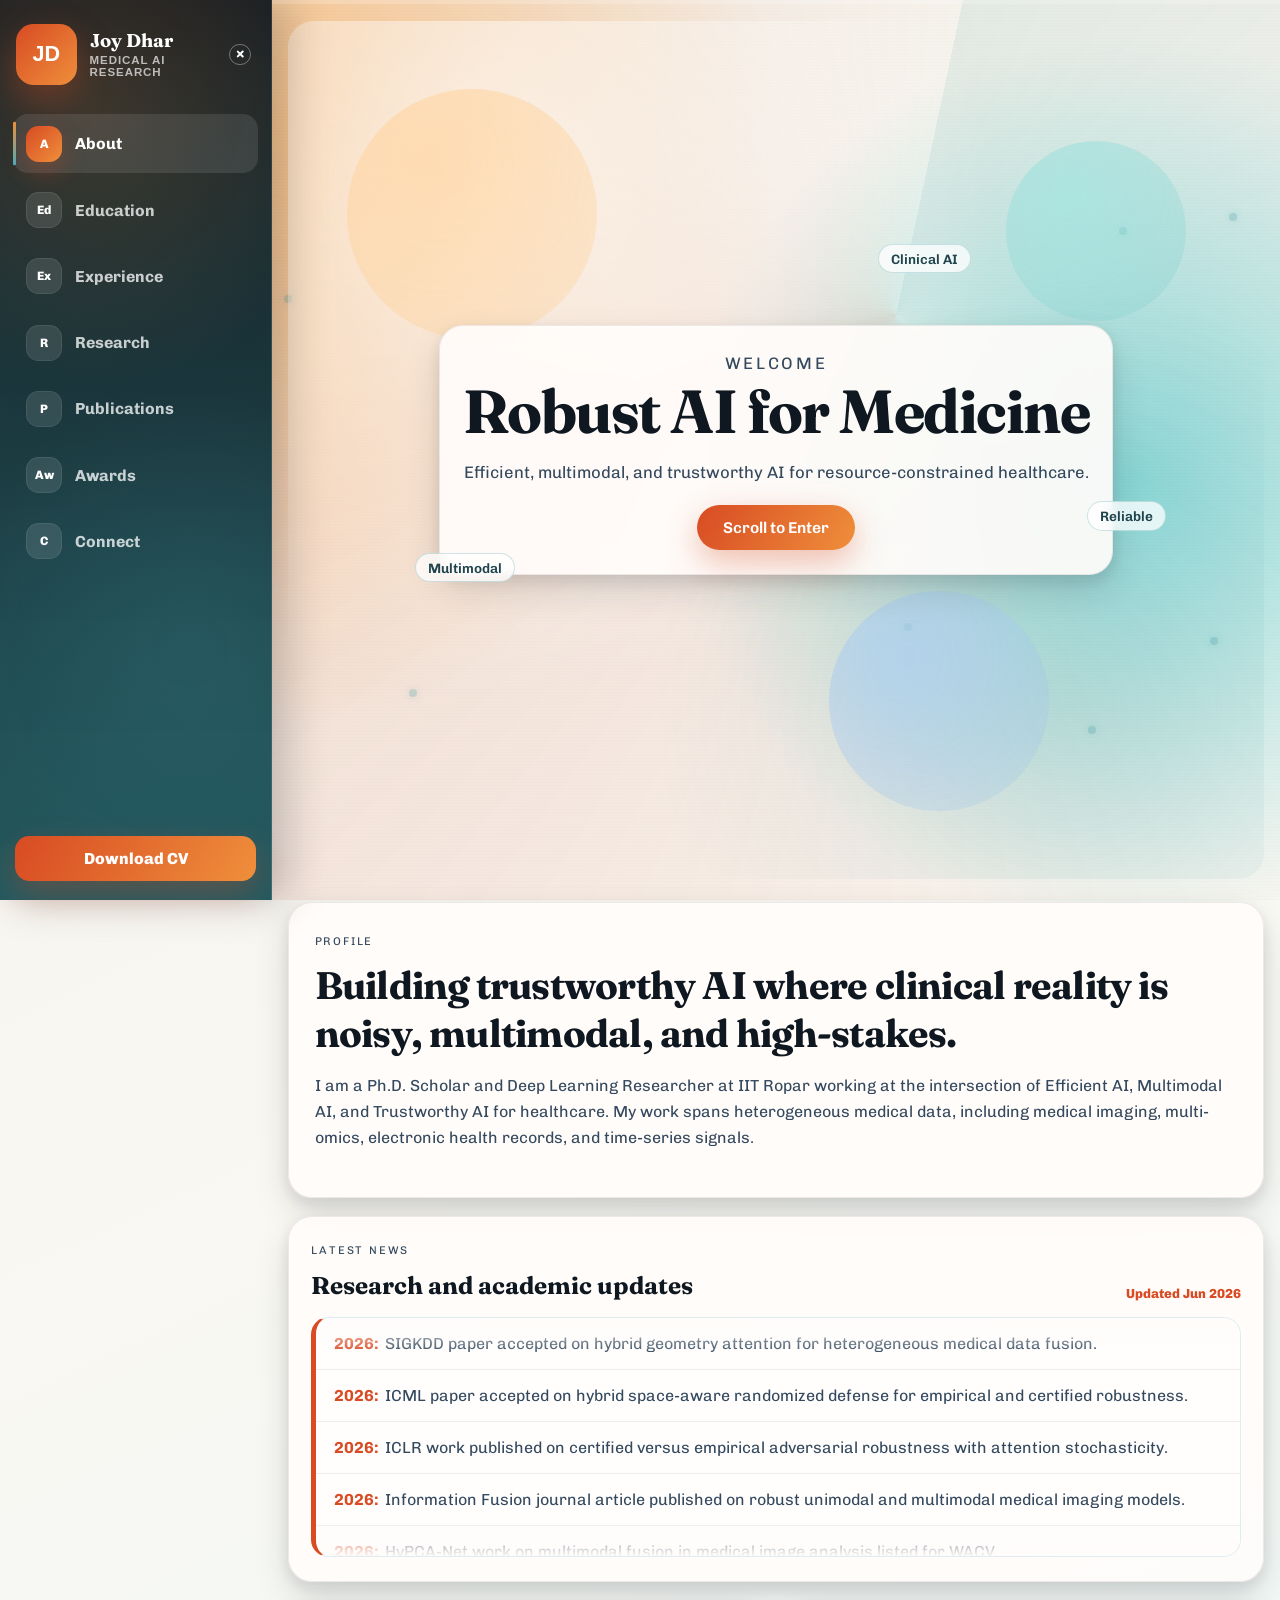
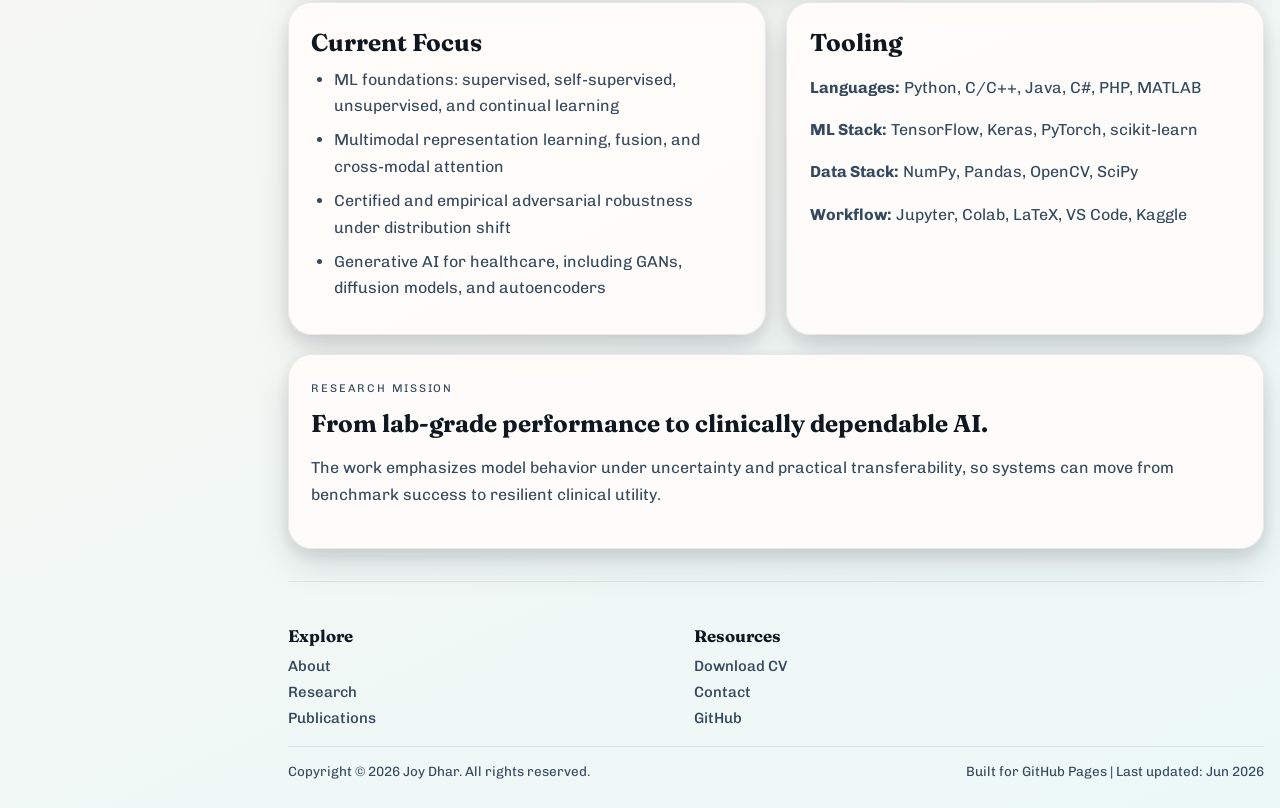
==== commit 45094fb4: "Upgrade with Orientation Fix" ====
--- a/index.html
+++ b/index.html
@@ -3,338 +3,153 @@
 <head>
   <meta charset="UTF-8">
   <meta name="viewport" content="width=device-width, initial-scale=1.0">
-  <meta name="description" content="Joy Dhar | Deep learning researcher working on trustworthy multimodal AI for healthcare at IIT Ropar.">
+  <meta name="description" content="Joy Dhar | Deep Learning Researcher and Ph.D. Scholar at IIT Ropar">
   <title>Joy Dhar | About</title>
   <link rel="preconnect" href="https://fonts.googleapis.com">
   <link rel="preconnect" href="https://fonts.gstatic.com" crossorigin>
   <link href="https://fonts.googleapis.com/css2?family=Chivo:wght@400;600;800&family=Fraunces:opsz,wght@9..144,500;9..144,700&display=swap" rel="stylesheet">
-  <link rel="stylesheet" href="https://cdnjs.cloudflare.com/ajax/libs/font-awesome/6.5.2/css/all.min.css">
   <link rel="stylesheet" href="styles.css">
 </head>
 <body class="page-about">
   <div class="atmosphere"></div>
   <div class="grain-layer"></div>
 
-  <header class="site-header">
-    <a class="brand-mark" href="index.html" aria-label="Home"><span>JD</span></a>
-    <div class="brand-copy">
-      <a class="brand-wordmark" href="index.html">Joy Dhar</a>
-      <p class="brand-subline">Deep Learning Researcher for Medical Imaging AI</p>
-    </div>
-    <p class="header-kicker">Ph.D. Scholar | IIT Ropar</p>
-  </header>
-
-  <div class="nav-shell">
-    <button class="nav-compact-toggle" type="button" aria-label="Expand or shrink navigation" aria-expanded="true" aria-controls="site-nav">
-      <span class="nav-toggle-icons">
-        <i class="fa-solid fa-bars-staggered"></i>
-        <i class="fa-solid fa-chevron-up"></i>
+  <aside class="side-nav expanded" id="sideNav">
+    <button class="side-nav-toggle" id="sideNavToggle" type="button" aria-label="Collapse side navigation" aria-expanded="true">
+      <span class="side-brand-mark">JD</span>
+      <span class="side-brand-copy">
+        <span class="side-brand-name">Joy Dhar</span>
+        <span class="side-brand-role">Medical AI Research</span>
       </span>
-      <span class="nav-toggle-text">Shrink Navigation</span>
+      <span class="side-toggle-glyph" aria-hidden="true"></span>
     </button>
 
-    <nav class="tab-nav" id="site-nav" aria-label="Portfolio sections">
-      <a class="tab-link active" href="index.html"><i class="fa-solid fa-circle-info"></i><span>About</span></a>
-      <a class="tab-link" href="education.html"><i class="fa-solid fa-graduation-cap"></i><span>Education</span></a>
-      <a class="tab-link" href="experience.html"><i class="fa-solid fa-stethoscope"></i><span>Experience</span></a>
-      <a class="tab-link" href="research.html"><i class="fa-solid fa-microscope"></i><span>Research</span></a>
-      <a class="tab-link" href="publications.html"><i class="fa-solid fa-file-waveform"></i><span>Publications</span></a>
-      <a class="tab-link" href="awards.html"><i class="fa-solid fa-award"></i><span>Awards</span></a>
-      <a class="tab-link" href="connect.html"><i class="fa-solid fa-envelope-open-text"></i><span>Connect</span></a>
+    <nav class="side-nav-links" aria-label="Portfolio sections">
+      <a class="side-link active" href="index.html" data-tooltip="About"><span class="side-icon" aria-hidden="true">A</span><span class="side-text">About</span></a>
+      <a class="side-link" href="education.html" data-tooltip="Education"><span class="side-icon" aria-hidden="true">Ed</span><span class="side-text">Education</span></a>
+      <a class="side-link" href="experience.html" data-tooltip="Experience"><span class="side-icon" aria-hidden="true">Ex</span><span class="side-text">Experience</span></a>
+      <a class="side-link" href="research.html" data-tooltip="Research"><span class="side-icon" aria-hidden="true">R</span><span class="side-text">Research</span></a>
+      <a class="side-link" href="publications.html" data-tooltip="Publications"><span class="side-icon" aria-hidden="true">P</span><span class="side-text">Publications</span></a>
+      <a class="side-link" href="awards.html" data-tooltip="Awards"><span class="side-icon" aria-hidden="true">Aw</span><span class="side-text">Awards</span></a>
+      <a class="side-link" href="connect.html" data-tooltip="Connect"><span class="side-icon" aria-hidden="true">C</span><span class="side-text">Connect</span></a>
     </nav>
-  </div>
+
+    <div class="side-nav-actions">
+      <a href="Joy_Dhar_CV.pdf" target="_blank" rel="noopener noreferrer">Download CV</a>
+    </div>
+  </aside>
 
   <main class="page-shell home-shell">
     <section class="opening-stage" id="opening-stage" aria-label="Welcome section">
-      <div class="opening-surface card scan-card">
-        <div class="card-head">
-          <span class="icon-badge"><i class="fa-solid fa-brain"></i></span>
-          <div>
-            <p class="section-label">Joy Dhar</p>
-            <h2>Trustworthy multimodal AI for healthcare where clinical uncertainty is part of the design brief.</h2>
-          </div>
-        </div>
-        <p>Building effective and dependable deep learning systems for heterogeneous medical data, from imaging and EHRs to multi-omics and time series.</p>
-        <div class="scan-tags">
-          <span><i class="fa-solid fa-x-ray"></i> Medical Imaging</span>
-          <span><i class="fa-solid fa-shield-heart"></i> Robustness</span>
-          <span><i class="fa-solid fa-layer-group"></i> Multimodal Fusion</span>
-        </div>
-        <a class="scroll-cue" href="#home-content">Explore the profile</a>
+      <div class="opening-surface card">
+        <p class="section-label">Welcome</p>
+        <h2>Robust AI for Medicine</h2>
+        <p>Efficient, multimodal, and trustworthy AI for resource-constrained healthcare.</p>
+        <a class="scroll-cue" href="#home-content">Scroll to Enter</a>
       </div>
 
       <span class="opening-orb orb-a" aria-hidden="true"></span>
       <span class="opening-orb orb-b" aria-hidden="true"></span>
       <span class="opening-orb orb-c" aria-hidden="true"></span>
+      <span class="opening-chip chip-1" aria-hidden="true">Multimodal</span>
+      <span class="opening-chip chip-2" aria-hidden="true">Reliable</span>
+      <span class="opening-chip chip-3" aria-hidden="true">Clinical AI</span>
     </section>
 
     <section id="home-content" class="home-content">
-      <section class="hero card reveal scan-card">
-        <div class="card-head">
-          <span class="icon-badge"><i class="fa-solid fa-heart-pulse"></i></span>
+      <section class="hero card reveal">
+        <p class="section-label">Profile</p>
+        <h2>Building trustworthy AI where clinical reality is noisy, multimodal, and high-stakes.</h2>
+        <p>
+          I am a Ph.D. Scholar and Deep Learning Researcher at IIT Ropar working at the intersection of
+          Efficient AI, Multimodal AI, and Trustworthy AI for healthcare. My work spans heterogeneous medical
+          data, including medical imaging, multi-omics, electronic health records, and time-series signals.
+        </p>
+      </section>
+
+      <section class="latest-news-panel card reveal" aria-label="Latest news">
+        <div class="latest-news-header">
           <div>
-            <p class="section-label">Profile</p>
-            <h2>Deep learning researcher specializing in robust, efficient, and clinically grounded AI for heterogeneous healthcare data.</h2>
+            <p class="section-label">Latest News</p>
+            <h3>Research and academic updates</h3>
           </div>
+          <span>Updated Jun 2026</span>
         </div>
-        <p>
-          Joy Dhar is a Ph.D. scholar in Computer Science and Engineering at IIT Ropar. His work focuses on multimodal fusion,
-          adversarial robustness, uncertainty-aware learning, and computationally efficient model design for medical AI systems
-          that must remain useful under noise, domain shift, and limited infrastructure.
-        </p>
-        <div class="action-row hero-actions">
-          <a class="chip" href="Joy_Dhar_CV.pdf" target="_blank" rel="noopener noreferrer"><i class="fa-solid fa-file-arrow-down"></i><span>Download CV</span></a>
-          <a class="chip" href="publications.html"><i class="fa-solid fa-file-lines"></i><span>View Publications</span></a>
-          <a class="chip" href="connect.html"><i class="fa-solid fa-envelope"></i><span>Contact</span></a>
+        <div class="latest-news-box">
+          <div class="news-track">
+            <p><strong>2026:</strong> SIGKDD paper accepted on hybrid geometry attention for heterogeneous medical data fusion.</p>
+            <p><strong>2026:</strong> ICML paper accepted on hybrid space-aware randomized defense for empirical and certified robustness.</p>
+            <p><strong>2026:</strong> ICLR work published on certified versus empirical adversarial robustness with attention stochasticity.</p>
+            <p><strong>2026:</strong> Information Fusion journal article published on robust unimodal and multimodal medical imaging models.</p>
+            <p><strong>2026:</strong> HyPCA-Net work on multimodal fusion in medical image analysis listed for WACV.</p>
+            <p><strong>2026:</strong> Multiple ECCV and NeurIPS manuscripts under review on multimodal fusion, segmentation, and robust generation.</p>
+            <p><strong>2025:</strong> ANRF Travel Fund support recognized for WACV participation.</p>
+            <p><strong>2024:</strong> IEEE VIP Cup award received at ICIP for competitive vision and image processing work.</p>
+            <p><strong>2026:</strong> SIGKDD paper accepted on hybrid geometry attention for heterogeneous medical data fusion.</p>
+            <p><strong>2026:</strong> ICML paper accepted on hybrid space-aware randomized defense for empirical and certified robustness.</p>
+            <p><strong>2026:</strong> ICLR work published on certified versus empirical adversarial robustness with attention stochasticity.</p>
+            <p><strong>2026:</strong> Information Fusion journal article published on robust unimodal and multimodal medical imaging models.</p>
+            <p><strong>2026:</strong> HyPCA-Net work on multimodal fusion in medical image analysis listed for WACV.</p>
+            <p><strong>2026:</strong> Multiple ECCV and NeurIPS manuscripts under review on multimodal fusion, segmentation, and robust generation.</p>
+            <p><strong>2025:</strong> ANRF Travel Fund support recognized for WACV participation.</p>
+            <p><strong>2024:</strong> IEEE VIP Cup award received at ICIP for competitive vision and image processing work.</p>
+          </div>
         </div>
       </section>
 
-      <section class="grid-three reveal">
-        <article class="card kpi scan-card">
-          <p class="section-label">Published / Accepted</p>
-          <strong>13</strong>
-          <span>Conference and journal papers listed in the April 18, 2026 CV.</span>
+      <section class="grid-two reveal">
+        <article class="card">
+          <h3>Current Focus</h3>
+          <ul>
+            <li>ML foundations: supervised, self-supervised, unsupervised, and continual learning</li>
+            <li>Multimodal representation learning, fusion, and cross-modal attention</li>
+            <li>Certified and empirical adversarial robustness under distribution shift</li>
+            <li>Generative AI for healthcare, including GANs, diffusion models, and autoencoders</li>
+          </ul>
         </article>
-        <article class="card kpi scan-card">
-          <p class="section-label">Under Review</p>
-          <strong>10</strong>
-          <span>Active conference and journal manuscripts across 2026 submission cycles.</span>
-        </article>
-        <article class="card kpi scan-card">
-          <p class="section-label">Review Service</p>
-          <strong>9</strong>
-          <span>Peer-review roles spanning major venues and journals in vision, ML, and AI.</span>
+
+        <article class="card">
+          <h3>Tooling</h3>
+          <p><strong>Languages:</strong> Python, C/C++, Java, C#, PHP, MATLAB</p>
+          <p><strong>ML Stack:</strong> TensorFlow, Keras, PyTorch, scikit-learn</p>
+          <p><strong>Data Stack:</strong> NumPy, Pandas, OpenCV, SciPy</p>
+          <p><strong>Workflow:</strong> Jupyter, Colab, LaTeX, VS Code, Kaggle</p>
         </article>
       </section>
 
-      <section class="grid-two reveal">
-        <article class="card scan-card">
-          <div class="card-head">
-            <span class="icon-badge"><i class="fa-solid fa-wave-square"></i></span>
-            <div>
-              <h3>Current Focus</h3>
-              <p class="card-subline">Signal-rich, high-stakes AI problems in healthcare.</p>
-            </div>
-          </div>
-          <ul class="list-tight">
-            <li>Multimodal fusion for medical imaging and heterogeneous health data</li>
-            <li>Certified and empirical adversarial robustness in neural systems</li>
-            <li>Cross-modal attention, transformers, and visual-language modeling</li>
-            <li>Uncertainty quantification and curriculum-aware learning strategies</li>
-            <li>Efficient architectures for deployment in resource-constrained settings</li>
-          </ul>
-        </article>
-
-        <article class="card scan-card">
-          <div class="card-head">
-            <span class="icon-badge"><i class="fa-solid fa-laptop-medical"></i></span>
-            <div>
-              <h3>Technical Stack</h3>
-              <p class="card-subline">Production-ready ML tooling and research workflow.</p>
-            </div>
-          </div>
-          <p><strong>Languages:</strong> Python, C/C++, Java, C#, PHP, MATLAB</p>
-          <p><strong>Frameworks:</strong> PyTorch, TensorFlow, Keras, scikit-learn</p>
-          <p><strong>Data Tools:</strong> NumPy, Pandas, OpenCV, SciPy</p>
-          <p><strong>Workflow:</strong> Jupyter, Google Colab, LaTeX, VS Code, Kaggle</p>
-        </article>
-      </section>
-
-      <section class="grid-two reveal">
-        <article class="card scan-card">
-          <div class="card-head">
-            <span class="icon-badge"><i class="fa-solid fa-shield-virus"></i></span>
-            <div>
-              <p class="section-label">Research Mission</p>
-              <h3>Move beyond benchmark wins toward clinically dependable AI.</h3>
-            </div>
-          </div>
+      <section class="spotlight reveal">
+        <article class="card">
+          <p class="section-label">Research Mission</p>
+          <h3>From lab-grade performance to clinically dependable AI.</h3>
           <p>
-            The emphasis is not only on accuracy, but also on model behavior under uncertainty, attack, distribution shift,
-            missing modalities, and real deployment constraints. The target outcome is decision-support AI that remains useful
-            in environments where data abundance and compute are not guaranteed.
+            The work emphasizes model behavior under uncertainty and practical transferability,
+            so systems can move from benchmark success to resilient clinical utility.
           </p>
-        </article>
-
-        <article class="card scan-card">
-          <div class="card-head">
-            <span class="icon-badge"><i class="fa-solid fa-hospital"></i></span>
-            <div>
-              <p class="section-label">Current Affiliation</p>
-              <h3>IIT Ropar, Punjab, India</h3>
-            </div>
-          </div>
-          <p>Ph.D. in Computer Science and Engineering, Jul. 2022 to Jun. 2027.</p>
-          <p>Advisor: Dr. Puneet Goyal.</p>
-          <p>Primary base: Kolkata, India.</p>
         </article>
       </section>
     </section>
-
-    <aside class="news-board" id="latest-news" aria-label="Latest news" data-news-board>
-      <div class="news-board__head">
-        <div>
-          <p class="section-label">Latest News</p>
-          <h4>Current-cycle updates.</h4>
-        </div>
-        <span class="news-board__hint">Hover to pause</span>
-      </div>
-
-      <div class="news-board__viewport">
-        <ul class="news-board__list" data-news-feed>
-          <li class="news-entry" data-news-date="2026-05-12">
-            <i class="fa-solid fa-paper-plane news-entry__icon" aria-hidden="true"></i>
-            <div class="news-entry__body">
-              <a class="news-entry__title" href="publications.html">Hybrid Space-Aware Randomized Defense submitted to ICML 2026</a>
-              <time class="news-entry__time" datetime="2026-05-12">May 2026</time>
-            </div>
-          </li>
-          <li class="news-entry" data-news-date="2026-05-12">
-            <i class="fa-solid fa-paper-plane news-entry__icon" aria-hidden="true"></i>
-            <div class="news-entry__body">
-              <a class="news-entry__title" href="publications.html">DEMAnD submitted to KDD 2026</a>
-              <time class="news-entry__time" datetime="2026-05-12">May 2026</time>
-            </div>
-          </li>
-          <li class="news-entry" data-news-date="2026-05-12">
-            <i class="fa-solid fa-paper-plane news-entry__icon" aria-hidden="true"></i>
-            <div class="news-entry__body">
-              <a class="news-entry__title" href="publications.html">Hybrid Geometry Attention submitted to KDD 2026</a>
-              <time class="news-entry__time" datetime="2026-05-12">May 2026</time>
-            </div>
-          </li>
-          <li class="news-entry" data-news-date="2026-05-12">
-            <i class="fa-solid fa-paper-plane news-entry__icon" aria-hidden="true"></i>
-            <div class="news-entry__body">
-              <a class="news-entry__title" href="publications.html">Counterfactual Decoding for Medical VQA submitted to ECCV 2026</a>
-              <time class="news-entry__time" datetime="2026-05-12">May 2026</time>
-            </div>
-          </li>
-          <li class="news-entry" data-news-date="2026-05-12">
-            <i class="fa-solid fa-paper-plane news-entry__icon" aria-hidden="true"></i>
-            <div class="news-entry__body">
-              <a class="news-entry__title" href="publications.html">Multimodal Fusion Convergence study submitted to ECCV 2026</a>
-              <time class="news-entry__time" datetime="2026-05-12">May 2026</time>
-            </div>
-          </li>
-          <li class="news-entry" data-news-date="2026-05-12">
-            <i class="fa-solid fa-paper-plane news-entry__icon" aria-hidden="true"></i>
-            <div class="news-entry__body">
-              <a class="news-entry__title" href="publications.html">GCARE submitted to ECCV 2026</a>
-              <time class="news-entry__time" datetime="2026-05-12">May 2026</time>
-            </div>
-          </li>
-          <li class="news-entry" data-news-date="2026-05-12">
-            <i class="fa-solid fa-paper-plane news-entry__icon" aria-hidden="true"></i>
-            <div class="news-entry__body">
-              <a class="news-entry__title" href="publications.html">CoVANT submitted to NeurIPS 2026</a>
-              <time class="news-entry__time" datetime="2026-05-12">May 2026</time>
-            </div>
-          </li>
-          <li class="news-entry" data-news-date="2026-05-12">
-            <i class="fa-solid fa-paper-plane news-entry__icon" aria-hidden="true"></i>
-            <div class="news-entry__body">
-              <a class="news-entry__title" href="publications.html">GSAND submitted to NeurIPS 2026</a>
-              <time class="news-entry__time" datetime="2026-05-12">May 2026</time>
-            </div>
-          </li>
-          <li class="news-entry" data-news-date="2026-05-12">
-            <i class="fa-solid fa-paper-plane news-entry__icon" aria-hidden="true"></i>
-            <div class="news-entry__body">
-              <a class="news-entry__title" href="publications.html">Hybrid Space Convolutional Stochasticity submitted to NeurIPS 2026</a>
-              <time class="news-entry__time" datetime="2026-05-12">May 2026</time>
-            </div>
-          </li>
-          <li class="news-entry" data-news-date="2026-05-12">
-            <i class="fa-solid fa-paper-plane news-entry__icon" aria-hidden="true"></i>
-            <div class="news-entry__body">
-              <a class="news-entry__title" href="publications.html">MANAT submitted to Applied Soft Computing</a>
-              <time class="news-entry__time" datetime="2026-05-12">May 2026</time>
-            </div>
-          </li>
-          <li class="news-entry" data-news-date="2026-04-18">
-            <i class="fa-solid fa-circle-check news-entry__icon" aria-hidden="true"></i>
-            <div class="news-entry__body">
-              <a class="news-entry__title" href="publications.html">Hybrid attention stochasticity paper accepted at ICLR 2026</a>
-              <time class="news-entry__time" datetime="2026-04-18">Apr 2026</time>
-            </div>
-          </li>
-          <li class="news-entry" data-news-date="2026-04-18">
-            <i class="fa-solid fa-circle-check news-entry__icon" aria-hidden="true"></i>
-            <div class="news-entry__body">
-              <a class="news-entry__title" href="publications.html">Effective and Robust Multimodal Medical Image Analysis accepted at KDD 2026</a>
-              <time class="news-entry__time" datetime="2026-04-18">Apr 2026</time>
-            </div>
-          </li>
-          <li class="news-entry" data-news-date="2026-04-18">
-            <i class="fa-solid fa-circle-check news-entry__icon" aria-hidden="true"></i>
-            <div class="news-entry__body">
-              <a class="news-entry__title" href="publications.html">HyPCA-Net accepted at WACV 2026</a>
-              <time class="news-entry__time" datetime="2026-04-18">Apr 2026</time>
-            </div>
-          </li>
-          <li class="news-entry" data-news-date="2026-03-01">
-            <i class="fa-solid fa-book-open news-entry__icon" aria-hidden="true"></i>
-            <div class="news-entry__body">
-              <a class="news-entry__title" href="publications.html">Information Fusion published robust multimodal medical imaging work</a>
-              <time class="news-entry__time" datetime="2026-03-01">Mar 2026</time>
-            </div>
-          </li>
-          <li class="news-entry" data-news-date="2026-02-01">
-            <i class="fa-solid fa-bezier-curve news-entry__icon" aria-hidden="true"></i>
-            <div class="news-entry__body">
-              <a class="news-entry__title" href="research.html">Hybrid Space-Aware Weight Refiner project update recorded in Punjab</a>
-              <time class="news-entry__time" datetime="2026-02-01">Feb 2026</time>
-            </div>
-          </li>
-        </ul>
-      </div>
-
-      <div class="news-board__footer">
-        <p>Rotates through all current Feb-May 2026 updates and shows three lines at a time while scrolling.</p>
-        <div class="news-board__dots" data-news-dots aria-label="News rotation controls"></div>
-      </div>
-    </aside>
   </main>
 
   <footer class="site-footer" aria-label="Site footer">
     <div class="footer-grid">
-      <section class="footer-block footer-brand">
-        <div class="footer-emblem"><i class="fa-solid fa-dna"></i></div>
-        <p class="footer-title">Joy Dhar</p>
-        <p>Deep learning researcher building robust multimodal AI for healthcare, medical imaging, and reliable decision-support systems.</p>
-        <div class="footer-socials">
-          <a href="https://github.com/misti1203" target="_blank" rel="noopener noreferrer"><i class="fa-brands fa-github"></i><span>GitHub</span></a>
-          <a href="https://www.linkedin.com/in/joy-dhar-42930a248" target="_blank" rel="noopener noreferrer"><i class="fa-brands fa-linkedin"></i><span>LinkedIn</span></a>
-          <a href="mailto:joy.22csz0003@iitrpr.ac.in"><i class="fa-solid fa-envelope"></i><span>Email</span></a>
-        </div>
-      </section>
-
       <section class="footer-block">
-        <p class="footer-title">Navigate</p>
-        <a href="research.html"><i class="fa-solid fa-microscope"></i><span>Research</span></a>
-        <a href="publications.html"><i class="fa-solid fa-file-waveform"></i><span>Publications</span></a>
-        <a href="experience.html"><i class="fa-solid fa-stethoscope"></i><span>Experience</span></a>
-      </section>
-
-      <section class="footer-block">
-        <p class="footer-title">Research Themes</p>
-        <a href="research.html"><i class="fa-solid fa-brain"></i><span>Multimodal Fusion</span></a>
-        <a href="research.html"><i class="fa-solid fa-shield-heart"></i><span>Robustness</span></a>
-        <a href="research.html"><i class="fa-solid fa-chart-line"></i><span>Healthcare AI</span></a>
+        <p class="footer-title">Explore</p>
+        <a href="index.html">About</a>
+        <a href="research.html">Research</a>
+        <a href="publications.html">Publications</a>
       </section>
 
       <section class="footer-block">
         <p class="footer-title">Resources</p>
-        <a href="Joy_Dhar_CV.pdf" target="_blank" rel="noopener noreferrer"><i class="fa-solid fa-file-arrow-down"></i><span>Download CV</span></a>
-        <a href="connect.html"><i class="fa-solid fa-address-card"></i><span>Contact</span></a>
-        <a href="awards.html"><i class="fa-solid fa-award"></i><span>Awards</span></a>
+        <a href="Joy_Dhar_CV.pdf" target="_blank" rel="noopener noreferrer">Download CV</a>
+        <a href="connect.html">Contact</a>
+        <a href="https://github.com/misti1203" target="_blank" rel="noopener noreferrer">GitHub</a>
       </section>
     </div>
 
     <div class="footer-meta">
       <p>Copyright &copy; <span class="current-year">2026</span> Joy Dhar. All rights reserved.</p>
-      <p>Website refreshed on May 12, 2026 from the CV dated April 18, 2026.</p>
+      <p>Built for GitHub Pages | Last updated: Jun 2026</p>
     </div>
   </footer>
 
--- a/styles.css
+++ b/styles.css
@@ -1,24 +1,38 @@
+/* World-Class Portfolio Design System - Enhanced 2026 */
+
 :root {
-  --ink: #0d1b2a;
-  --ink-soft: #486074;
-  --surface: rgba(250, 253, 255, 0.9);
-  --surface-strong: rgba(255, 255, 255, 0.96);
-  --surface-glass: rgba(239, 248, 252, 0.68);
-  --line: rgba(35, 76, 104, 0.14);
-  --line-strong: rgba(42, 110, 145, 0.22);
-  --accent: #f06b35;
-  --accent-deep: #c75225;
-  --accent-soft: #0f8f99;
-  --accent-alt: #4eb7d1;
-  --accent-fade: rgba(15, 143, 153, 0.12);
-  --success: #2b9e74;
-  --radius-lg: 1.6rem;
-  --radius-md: 1.15rem;
-  --radius-sm: 0.9rem;
-  --shadow-sm: 0 8px 20px rgba(13, 27, 42, 0.08);
-  --shadow: 0 18px 48px rgba(13, 27, 42, 0.12);
-  --shadow-lg: 0 26px 72px rgba(13, 27, 42, 0.16);
+  /* Core Colors */
+  --ink: #0f1820;
+  --ink-soft: #34495e;
+  --surface: rgba(255, 252, 250, 0.92);
+  --surface-dim: rgba(255, 252, 250, 0.65);
+  --line: rgba(15, 24, 32, 0.08);
+  --line-accent: rgba(26, 138, 153, 0.15);
+  
+  /* Accent Colors */
+  --accent: #d84b23;
+  --accent-soft: #1a8a99;
+  --accent-light: #4fa9b8;
+  --accent-xsoft: #e8f4f6;
+  
+  /* Layout */
+  --radius-lg: 1.5rem;
+  --radius-md: 1.1rem;
+  --radius-sm: 0.875rem;
+  --radius-xs: 0.5rem;
+  
+  /* Shadows - Refined 3D Depth */
+  --shadow-xs: 0 2px 6px rgba(15, 24, 32, 0.06);
+  --shadow-sm: 0 4px 12px rgba(15, 24, 32, 0.08);
+  --shadow: 0 6px 16px rgba(15, 24, 32, 0.1), 0 16px 36px rgba(15, 24, 32, 0.12);
+  --shadow-md: 0 10px 28px rgba(15, 24, 32, 0.14);
+  --shadow-lg: 0 16px 48px rgba(15, 24, 32, 0.16);
+  --shadow-xl: 0 24px 72px rgba(15, 24, 32, 0.18);
+  
+  /* Max Width */
   --max: min(1240px, calc(100% - 2rem));
+  --side-nav-expanded: 17rem;
+  --side-nav-collapsed: 5.25rem;
 }
 
 * {
@@ -32,108 +46,68 @@
   min-height: 100%;
 }
 
-html {
-  scroll-padding-top: 1rem;
-}
-
 body {
+  --side-nav-width: var(--side-nav-expanded);
   font-family: "Chivo", "Segoe UI", sans-serif;
   color: var(--ink);
   overflow-x: hidden;
   position: relative;
-  background:
-    radial-gradient(circle at top left, rgba(240, 107, 53, 0.14), transparent 30%),
-    radial-gradient(circle at top right, rgba(78, 183, 209, 0.18), transparent 28%),
-    linear-gradient(145deg, #edf6fb 0%, #f9fcff 38%, #eefaf6 100%);
+  background: linear-gradient(155deg, #f4f0e8, #f9f8f3 45%, #ecf8f8);
+  padding-left: var(--side-nav-width);
   font-feature-settings: "liga" 1, "calt" 1;
   -webkit-font-smoothing: antialiased;
   -moz-osx-font-smoothing: grayscale;
-}
-
-body::before,
-body::after {
-  content: "";
-  position: fixed;
-  inset: 0;
-  pointer-events: none;
-  z-index: 0;
-}
-
-body::before {
-  background:
-    repeating-linear-gradient(
-      90deg,
-      transparent 0,
-      transparent 72px,
-      rgba(59, 115, 148, 0.035) 72px,
-      rgba(59, 115, 148, 0.035) 73px
-    ),
-    repeating-linear-gradient(
-      0deg,
-      transparent 0,
-      transparent 72px,
-      rgba(59, 115, 148, 0.03) 72px,
-      rgba(59, 115, 148, 0.03) 73px
-    );
-  opacity: 0.6;
-}
-
-body::after {
-  background:
-    radial-gradient(circle at 12% 14%, rgba(255, 255, 255, 0.85), transparent 20%),
-    radial-gradient(circle at 85% 22%, rgba(255, 255, 255, 0.7), transparent 18%),
-    radial-gradient(circle at 76% 82%, rgba(15, 143, 153, 0.08), transparent 15%);
-}
-
+  transition: padding-left 320ms cubic-bezier(0.23, 1, 0.320, 1);
+}
+
+body.nav-collapsed {
+  --side-nav-width: var(--side-nav-collapsed);
+}
+
+/* Page Background Gradients */
 body.page-about {
-  background:
-    radial-gradient(circle at 18% 10%, rgba(255, 189, 118, 0.22), transparent 22%),
-    radial-gradient(circle at 84% 16%, rgba(82, 201, 214, 0.2), transparent 20%),
-    linear-gradient(145deg, #eef7fb 0%, #f8fcff 42%, #edf7f3 100%);
+  background: radial-gradient(circle at 14% 6%, #f9c889 0%, transparent 24%),
+              radial-gradient(circle at 88% 20%, #8ed9d8 0%, transparent 20%),
+              linear-gradient(155deg, #f4f0e8, #f9f8f3 45%, #ecf8f8);
 }
 
 body.page-education {
-  background:
-    radial-gradient(circle at 18% 8%, rgba(255, 205, 138, 0.2), transparent 22%),
-    radial-gradient(circle at 82% 18%, rgba(90, 177, 227, 0.18), transparent 20%),
-    linear-gradient(145deg, #eef5fa 0%, #fbfdff 42%, #eef6ff 100%);
+  background: radial-gradient(circle at 15% 6%, #f6d8aa 0%, transparent 20%),
+              radial-gradient(circle at 84% 24%, #9fd8f2 0%, transparent 22%),
+              linear-gradient(155deg, #f5f1e8, #f8fafc 46%, #edf4ff);
 }
 
 body.page-experience {
-  background:
-    radial-gradient(circle at 15% 10%, rgba(255, 189, 128, 0.2), transparent 20%),
-    radial-gradient(circle at 82% 18%, rgba(103, 202, 156, 0.16), transparent 19%),
-    linear-gradient(145deg, #f0f8fb 0%, #fbfdfe 40%, #eef9f3 100%);
+  background: radial-gradient(circle at 12% 10%, #f7c88f 0%, transparent 21%),
+              radial-gradient(circle at 85% 20%, #acd7ba 0%, transparent 22%),
+              linear-gradient(150deg, #f7f1e9, #f8faf3 44%, #ebf7ef);
 }
 
 body.page-research {
-  background:
-    radial-gradient(circle at 15% 8%, rgba(255, 176, 132, 0.2), transparent 22%),
-    radial-gradient(circle at 84% 14%, rgba(78, 183, 209, 0.18), transparent 21%),
-    linear-gradient(145deg, #eff7fb 0%, #fbfdff 42%, #eefaf7 100%);
+  background: radial-gradient(circle at 18% 7%, #f6bf87 0%, transparent 24%),
+              radial-gradient(circle at 90% 15%, #95d7c0 0%, transparent 20%),
+              linear-gradient(150deg, #f6efe7, #f4faf3 45%, #e9f6f0);
 }
 
 body.page-publications {
-  background:
-    radial-gradient(circle at 15% 8%, rgba(255, 183, 121, 0.2), transparent 22%),
-    radial-gradient(circle at 84% 16%, rgba(105, 177, 232, 0.18), transparent 22%),
-    linear-gradient(145deg, #eff7fb 0%, #fbfdff 40%, #eef5fb 100%);
+  background: radial-gradient(circle at 12% 8%, #f7c99d 0%, transparent 21%),
+              radial-gradient(circle at 82% 18%, #9bc8ec 0%, transparent 23%),
+              linear-gradient(150deg, #f7f1e8, #f6f9fb 45%, #eaf2fb);
 }
 
 body.page-awards {
-  background:
-    radial-gradient(circle at 16% 10%, rgba(255, 200, 127, 0.2), transparent 22%),
-    radial-gradient(circle at 82% 18%, rgba(125, 182, 236, 0.17), transparent 22%),
-    linear-gradient(145deg, #f3f8fb 0%, #fffefb 38%, #eef5fd 100%);
+  background: radial-gradient(circle at 16% 10%, #ffca88 0%, transparent 22%),
+              radial-gradient(circle at 88% 16%, #a4d0ef 0%, transparent 20%),
+              linear-gradient(155deg, #f8f0e5, #f9f8ee 48%, #edf4fb);
 }
 
 body.page-connect {
-  background:
-    radial-gradient(circle at 15% 12%, rgba(255, 181, 126, 0.2), transparent 22%),
-    radial-gradient(circle at 82% 18%, rgba(88, 204, 196, 0.16), transparent 20%),
-    linear-gradient(145deg, #eef8fb 0%, #fbfdff 40%, #eef9f7 100%);
-}
-
+  background: radial-gradient(circle at 14% 9%, #f7cb9f 0%, transparent 22%),
+              radial-gradient(circle at 88% 20%, #99d8d2 0%, transparent 20%),
+              linear-gradient(155deg, #f7efe8, #f7f8f2 45%, #ebf8f5);
+}
+
+/* Background Layers */
 .atmosphere,
 .grain-layer {
   position: fixed;
@@ -142,37 +116,36 @@
 }
 
 .atmosphere {
-  background:
-    conic-gradient(from 40deg at 72% 28%, rgba(15, 143, 153, 0.11), transparent 30%, rgba(240, 107, 53, 0.1), transparent 62%),
-    radial-gradient(circle at center, transparent 0 62%, rgba(15, 143, 153, 0.03) 62% 63%, transparent 63%);
-  animation: drift 18s ease-in-out infinite alternate;
+  background: conic-gradient(from 12deg at 70% 35%, rgba(47, 141, 149, 0.09), transparent, rgba(216, 75, 35, 0.12), transparent);
+  animation: drift 14s ease-in-out infinite alternate;
 }
 
 .grain-layer {
-  opacity: 0.16;
-  background-image: radial-gradient(rgba(13, 27, 42, 0.14) 0.4px, transparent 0.4px);
-  background-size: 10px 10px;
-}
-
+  opacity: 0.22;
+  background-image: repeating-linear-gradient(0deg, rgba(24, 35, 40, 0.03) 0, rgba(24, 35, 40, 0.03) 1px, transparent 1px, transparent 3px);
+}
+
+/* Progress Indicator */
 .progress-rail {
   position: fixed;
-  inset: 0 0 auto 0;
+  left: 0;
+  top: 0;
+  width: 100%;
   height: 4px;
-  z-index: 40;
-  background: rgba(255, 255, 255, 0.22);
-  backdrop-filter: blur(6px);
+  z-index: 30;
+  background: rgba(255, 255, 255, 0.2);
+  backdrop-filter: blur(4px);
 }
 
 .progress-fill {
   width: 0;
   height: 100%;
-  background: linear-gradient(90deg, var(--accent), #ffb347, var(--accent-soft));
-  box-shadow: 0 0 16px rgba(240, 107, 53, 0.45);
+  background: linear-gradient(90deg, #d84b23, #ef8f3b, #2f8d95);
+  box-shadow: 0 0 16px rgba(216, 75, 35, 0.5);
   transition: width 120ms linear;
 }
 
-.site-header,
-.nav-shell,
+/* Layout Container */
 .page-shell,
 .site-footer {
   width: var(--max);
@@ -181,179 +154,277 @@
   z-index: 1;
 }
 
-.site-header {
+/* Sidebar Navigation */
+.side-nav {
+  position: fixed;
+  inset: 0 auto 0 0;
+  width: var(--side-nav-width);
+  z-index: 40;
+  display: flex;
+  flex-direction: column;
+  overflow: visible;
+  color: #fff;
+  background: linear-gradient(180deg, rgba(15, 24, 32, 0.98), rgba(23, 82, 89, 0.95));
+  border-right: 1px solid rgba(255, 255, 255, 0.12);
+  box-shadow: 14px 0 40px rgba(15, 24, 32, 0.22);
+  transition: width 320ms cubic-bezier(0.23, 1, 0.320, 1);
+}
+
+.side-nav::before {
+  content: "";
+  position: absolute;
+  inset: 0;
+  background: radial-gradient(circle at 35% 12%, rgba(239, 143, 59, 0.18), transparent 34%),
+              radial-gradient(circle at 70% 72%, rgba(79, 169, 184, 0.16), transparent 38%);
+  pointer-events: none;
+}
+
+.side-nav-toggle {
+  position: relative;
+  display: grid;
+  grid-template-columns: 3.8rem minmax(0, 1fr) 1.6rem;
+  align-items: center;
+  gap: 0.8rem;
+  width: 100%;
+  min-height: 6.8rem;
+  padding: 1.2rem 1rem;
+  border: 0;
+  color: inherit;
+  background: transparent;
+  cursor: pointer;
+  text-align: left;
+}
+
+.side-brand-mark {
+  width: 3.8rem;
+  height: 3.8rem;
+  border-radius: 1.1rem;
+  display: inline-grid;
+  place-items: center;
+  color: #fff;
+  background: linear-gradient(135deg, #d84b23, #ef8f3b);
+  box-shadow: 0 14px 34px rgba(216, 75, 35, 0.35);
+  font-size: 1.35rem;
+  font-weight: 800;
+}
+
+.side-brand-copy {
+  display: grid;
+  gap: 0.18rem;
+  min-width: 0;
+  transition: opacity 240ms ease, transform 240ms ease;
+}
+
+.side-brand-name {
+  font-family: "Fraunces", Georgia, serif;
+  font-size: 1.16rem;
+  font-weight: 700;
+  line-height: 1.1;
+}
+
+.side-brand-role {
+  color: rgba(255, 255, 255, 0.68);
+  font-size: 0.72rem;
+  font-weight: 700;
+  letter-spacing: 0.08em;
+  text-transform: uppercase;
+}
+
+.side-toggle-glyph {
+  position: relative;
+  width: 1.35rem;
+  height: 1.35rem;
+  border-radius: 50%;
+  border: 1px solid rgba(255, 255, 255, 0.36);
+  transition: transform 240ms ease, opacity 240ms ease;
+}
+
+.side-toggle-glyph::before,
+.side-toggle-glyph::after {
+  content: "";
+  position: absolute;
+  top: 50%;
+  left: 50%;
+  width: 0.55rem;
+  height: 2px;
+  border-radius: 2px;
+  background: #fff;
+  transform-origin: center;
+}
+
+.side-toggle-glyph::before {
+  transform: translate(-48%, -50%) rotate(45deg);
+}
+
+.side-toggle-glyph::after {
+  transform: translate(-48%, -50%) rotate(-45deg);
+}
+
+.side-nav-links {
+  position: relative;
+  display: grid;
+  gap: 0.45rem;
+  width: 100%;
+  padding: 0.35rem 0.8rem 1rem;
+  overflow-y: auto;
+  overflow-x: visible;
+  scrollbar-width: thin;
+  scrollbar-color: rgba(239, 143, 59, 0.75) transparent;
+}
+
+.side-link {
+  position: relative;
   display: flex;
   align-items: center;
-  gap: 1rem;
-  padding-top: 1.4rem;
-}
-
-.brand-mark {
-  width: 68px;
-  height: 68px;
-  flex-shrink: 0;
-  border-radius: 1.4rem;
+  gap: 0.8rem;
+  min-height: 3.15rem;
+  padding: 0.72rem 0.85rem;
+  border-radius: 0.95rem;
+  color: rgba(255, 255, 255, 0.76);
+  text-decoration: none;
+  font-weight: 700;
+  transition: background 220ms ease, color 220ms ease, transform 220ms ease;
+}
+
+.side-link::before {
+  content: "";
+  position: absolute;
+  inset: 0 auto 0 0;
+  width: 3px;
+  border-radius: 999px;
+  background: linear-gradient(180deg, #ef8f3b, #4fa9b8);
+  opacity: 0;
+  transform: scaleY(0.45);
+  transition: opacity 220ms ease, transform 220ms ease;
+}
+
+.side-link:hover,
+.side-link:focus,
+.side-link.active {
+  color: #fff;
+  background: rgba(255, 255, 255, 0.1);
+}
+
+.side-link:hover,
+.side-link:focus {
+  transform: translateX(4px);
+}
+
+.side-link:hover::before,
+.side-link:focus::before,
+.side-link.active::before {
+  opacity: 1;
+  transform: scaleY(0.74);
+}
+
+.side-icon {
   display: inline-grid;
   place-items: center;
+  flex: 0 0 2.25rem;
+  width: 2.25rem;
+  height: 2.25rem;
+  border-radius: 0.78rem;
+  color: #fff;
+  background: rgba(255, 255, 255, 0.11);
+  box-shadow: inset 0 0 0 1px rgba(255, 255, 255, 0.08);
+  font-size: 0.76rem;
+  font-weight: 800;
+}
+
+.side-link.active .side-icon {
+  background: linear-gradient(135deg, #d84b23, #ef8f3b);
+  box-shadow: 0 10px 24px rgba(216, 75, 35, 0.32);
+}
+
+.side-text {
+  white-space: nowrap;
+  transition: opacity 220ms ease, transform 220ms ease, width 220ms ease;
+}
+
+.side-nav-actions {
+  position: relative;
+  margin-top: auto;
+  padding: 1rem 0.95rem 1.2rem;
+  transition: opacity 220ms ease;
+}
+
+.side-nav-actions a {
+  display: flex;
+  align-items: center;
+  justify-content: center;
+  min-height: 2.8rem;
+  border-radius: 0.9rem;
+  color: #fff;
   text-decoration: none;
   font-weight: 800;
-  letter-spacing: 0.08em;
+  background: linear-gradient(120deg, #d84b23, #ef8f3b);
+  box-shadow: 0 12px 30px rgba(216, 75, 35, 0.32);
+}
+
+body.nav-collapsed .side-nav-toggle {
+  grid-template-columns: 1fr;
+  justify-items: center;
+  min-height: 6.2rem;
+  padding: 1rem 0.6rem;
+}
+
+body.nav-collapsed .side-brand-copy,
+body.nav-collapsed .side-toggle-glyph,
+body.nav-collapsed .side-text,
+body.nav-collapsed .side-nav-actions {
+  opacity: 0;
+  pointer-events: none;
+}
+
+body.nav-collapsed .side-text {
+  width: 0;
+  overflow: hidden;
+  transform: translateX(-0.35rem);
+}
+
+body.nav-collapsed .side-link {
+  justify-content: center;
+  padding-inline: 0.45rem;
+}
+
+body.nav-collapsed .side-link:hover,
+body.nav-collapsed .side-link:focus {
+  transform: none;
+}
+
+body.nav-collapsed .side-link::after {
+  content: attr(data-tooltip);
+  position: absolute;
+  top: 50%;
+  left: calc(100% + 0.7rem);
+  z-index: 50;
+  min-width: max-content;
+  padding: 0.45rem 0.65rem;
+  border-radius: 0.55rem;
   color: #fff;
-  background:
-    linear-gradient(145deg, rgba(255, 255, 255, 0.18), transparent),
-    linear-gradient(135deg, var(--accent), #ff9b54 55%, var(--accent-soft));
-  box-shadow: 0 16px 36px rgba(22, 72, 104, 0.22);
-  transition: transform 240ms ease, box-shadow 240ms ease;
-}
-
-.brand-mark:hover,
-.brand-mark:focus {
-  transform: translateY(-3px);
-  box-shadow: 0 22px 46px rgba(22, 72, 104, 0.28);
-}
-
-.brand-copy {
-  display: grid;
-  gap: 0.22rem;
-}
-
-.brand-wordmark {
-  text-decoration: none;
-  font-family: "Fraunces", Georgia, serif;
-  font-weight: 700;
-  font-size: 1.32rem;
-  color: var(--ink);
-}
-
-.brand-subline {
-  margin: 0;
-  font-size: 0.88rem;
-  letter-spacing: 0.04em;
-  color: var(--ink-soft);
-}
-
-.header-kicker {
-  margin: 0 0 0 auto;
-  padding: 0.6rem 0.95rem;
-  border-radius: 999px;
-  background: rgba(255, 255, 255, 0.72);
-  border: 1px solid rgba(42, 110, 145, 0.12);
-  color: var(--ink-soft);
-  font-size: 0.72rem;
+  background: rgba(15, 24, 32, 0.94);
+  box-shadow: var(--shadow-md);
+  opacity: 0;
+  pointer-events: none;
+  transform: translate(-0.25rem, -50%);
+  transition: opacity 180ms ease, transform 180ms ease;
+}
+
+body.nav-collapsed .side-link:hover::after,
+body.nav-collapsed .side-link:focus::after {
+  opacity: 1;
+  transform: translate(0, -50%);
+}
+
+/* Typography Hierarchy */
+.eyebrow,
+.section-label {
   text-transform: uppercase;
   letter-spacing: 0.16em;
-}
-
-.nav-shell {
-  margin-top: 1rem;
-  display: grid;
-  gap: 0.7rem;
-}
-
-.nav-compact-toggle {
-  justify-self: end;
-  display: inline-flex;
-  align-items: center;
-  gap: 0.7rem;
-  border: 1px solid var(--line-strong);
-  background: rgba(255, 255, 255, 0.82);
-  color: var(--ink);
-  border-radius: 999px;
-  padding: 0.78rem 1rem;
-  font: inherit;
-  cursor: pointer;
-  box-shadow: var(--shadow-sm);
-  transition: transform 220ms ease, box-shadow 220ms ease, background 220ms ease;
-}
-
-.nav-compact-toggle:hover,
-.nav-compact-toggle:focus {
-  transform: translateY(-2px);
-  box-shadow: var(--shadow);
-  background: rgba(255, 255, 255, 0.96);
-}
-
-.nav-toggle-icons {
-  display: inline-flex;
-  align-items: center;
-  gap: 0.55rem;
+  font-size: 0.7rem;
   color: var(--accent-soft);
-}
-
-.nav-toggle-text {
-  font-weight: 600;
-  font-size: 0.92rem;
-}
-
-.nav-shell.is-collapsed .nav-toggle-text::after {
-  content: "";
-}
-
-.nav-shell.is-collapsed .nav-toggle-icons .fa-chevron-up {
-  transform: rotate(180deg);
-}
-
-.tab-nav {
-  display: flex;
-  flex-wrap: wrap;
-  gap: 0.7rem;
-  padding: 0.9rem;
-  border-radius: 1.5rem;
-  border: 1px solid var(--line);
-  background:
-    linear-gradient(145deg, rgba(255, 255, 255, 0.84), rgba(241, 250, 253, 0.72)),
-    rgba(255, 255, 255, 0.6);
-  backdrop-filter: blur(14px);
-  box-shadow: var(--shadow-sm);
-  overflow: hidden;
-  transform-origin: top;
-  transition: max-height 260ms ease, opacity 220ms ease, padding 220ms ease, border-color 220ms ease, transform 220ms ease;
-}
-
-.nav-shell.is-collapsed .tab-nav {
-  max-height: 0;
-  opacity: 0;
-  padding-top: 0;
-  padding-bottom: 0;
-  border-color: transparent;
-  transform: translateY(-4px);
-}
-
-.tab-link {
-  display: inline-flex;
-  align-items: center;
-  gap: 0.65rem;
-  text-decoration: none;
-  border-radius: 999px;
-  color: var(--ink-soft);
-  padding: 0.85rem 1.15rem;
-  font-size: 0.96rem;
-  font-weight: 600;
-  background: rgba(255, 255, 255, 0.55);
-  transition: transform 220ms ease, box-shadow 220ms ease, background 220ms ease, color 220ms ease;
-}
-
-.tab-link i {
-  color: var(--accent-soft);
-  font-size: 0.95rem;
-}
-
-.tab-link:hover,
-.tab-link:focus {
-  transform: translateY(-2px);
-  color: var(--ink);
-  background: rgba(240, 248, 252, 0.95);
-  box-shadow: inset 0 0 0 1px rgba(15, 143, 153, 0.14);
-}
-
-.tab-link.active {
-  color: #fff;
-  background: linear-gradient(120deg, var(--accent), #ff9b54 52%, var(--accent-soft));
-  box-shadow: 0 14px 34px rgba(15, 143, 153, 0.22);
-}
-
-.tab-link.active i {
-  color: #fff;
+  margin: 0 0 0.65rem;
+  font-weight: 700;
 }
 
 h1,
@@ -361,716 +432,696 @@
 h3 {
   font-family: "Fraunces", Georgia, serif;
   margin-top: 0;
+  font-weight: 700;
+}
+
+h1 {
+  margin-bottom: 0.55rem;
+  font-size: clamp(2.4rem, 5.2vw, 4rem);
+  line-height: 1.12;
+  letter-spacing: -0.025em;
 }
 
 h2 {
-  margin-bottom: 0.7rem;
-  font-size: clamp(1.8rem, 3.2vw, 2.8rem);
-  line-height: 1.18;
+  margin-bottom: 0.65rem;
 }
 
 h3 {
-  margin-bottom: 0.4rem;
-  font-size: clamp(1.15rem, 2vw, 1.55rem);
-  line-height: 1.28;
-}
-
-.section-label {
-  margin: 0 0 0.5rem;
-  font-size: 0.72rem;
-  font-weight: 700;
-  text-transform: uppercase;
-  letter-spacing: 0.18em;
-  color: var(--accent-soft);
-}
-
+  font-size: clamp(1.25rem, 1.9vw, 1.55rem);
+  margin-bottom: 0.5rem;
+  line-height: 1.3;
+}
+
+/* Navigation */
+.tab-nav {
+  margin-top: 1.4rem;
+  padding: 0.75rem;
+  display: flex;
+  flex-wrap: wrap;
+  gap: 0.65rem;
+  border: 1px solid var(--line);
+  border-radius: 999px;
+  backdrop-filter: blur(10px);
+  background: rgba(255, 255, 255, 0.65);
+  transition: all 280ms cubic-bezier(0.23, 1, 0.320, 1);
+}
+
+.tab-link {
+  text-decoration: none;
+  border-radius: 999px;
+  color: var(--ink-soft);
+  padding: 0.7rem 1.2rem;
+  font-size: 0.96rem;
+  font-weight: 500;
+  transition: all 280ms cubic-bezier(0.23, 1, 0.320, 1);
+}
+
+.tab-link:hover {
+  background: rgba(26, 138, 153, 0.1);
+  color: var(--ink);
+}
+
+.tab-link:focus {
+  outline: 2px solid var(--accent);
+  outline-offset: 2px;
+}
+
+.tab-link.active {
+  color: #fff;
+  background: linear-gradient(120deg, #d84b23, #ef8f3b);
+  box-shadow: 0 8px 28px rgba(216, 75, 35, 0.35);
+  font-weight: 600;
+}
+
+/* Dropdown Navigation */
+.tab-nav.dropdown-open {
+  position: fixed;
+  top: 90px;
+  left: 0;
+  right: 0;
+  margin-top: 0;
+  width: 100%;
+  border-radius: 0;
+  flex-direction: column;
+  gap: 0.3rem;
+  padding: 0.5rem;
+  border: none;
+  border-bottom: 1px solid var(--line);
+  background: rgba(255, 252, 250, 0.98);
+  backdrop-filter: blur(12px);
+  box-shadow: var(--shadow-md);
+  z-index: 20;
+}
+
+.tab-nav.dropdown-open .tab-link {
+  padding: 0.85rem 1.2rem;
+  width: 100%;
+  text-align: left;
+  border-radius: var(--radius-sm);
+}
+
+/* Page Layout */
 .page-shell {
-  margin-top: 1.2rem;
-  margin-bottom: 1.6rem;
-  display: grid;
-  gap: 1.25rem;
+  margin-top: 1.3rem;
+  margin-bottom: 1.4rem;
+  display: grid;
+  gap: 1.2rem;
 }
 
 .home-shell {
   gap: 1.4rem;
 }
 
+/* Opening Section */
 .opening-stage {
   position: relative;
-  min-height: calc(100vh - 13rem);
+  min-height: calc(100vh - 2.6rem);
   display: grid;
   place-items: center;
   overflow: hidden;
-  border-radius: 1.8rem;
+  border-radius: 1.6rem;
 }
 
 .opening-stage::before {
   content: "";
   position: absolute;
   inset: 0;
-  border-radius: inherit;
-  background:
-    radial-gradient(circle at 25% 28%, rgba(255, 255, 255, 0.82), transparent 32%),
-    radial-gradient(circle at 80% 80%, rgba(15, 143, 153, 0.14), transparent 30%),
-    linear-gradient(135deg, rgba(255, 255, 255, 0.12), transparent);
-  border: 1px solid rgba(255, 255, 255, 0.24);
+  background: radial-gradient(circle at 20% 20%, rgba(255, 255, 255, 0.7), transparent 50%),
+              radial-gradient(circle at 80% 80%, rgba(47, 141, 149, 0.12), transparent 40%);
+  pointer-events: none;
 }
 
 .opening-surface {
   position: relative;
-  max-width: 60rem;
+  text-align: center;
+  max-width: 56rem;
+  padding: 2rem 1.8rem;
+  backdrop-filter: blur(12px);
   z-index: 2;
 }
 
+.opening-surface h2 {
+  font-size: clamp(2.4rem, 6vw, 3.8rem);
+  margin-bottom: 0.8rem;
+  font-weight: 700;
+  letter-spacing: -0.025em;
+  line-height: 1.12;
+}
+
 .opening-surface p {
-  font-size: 1.02rem;
-}
-
-.scan-tags {
+  font-size: clamp(1rem, 1.3vw, 1.15rem);
+  color: var(--ink-soft);
+  margin: 0;
+}
+
+.scroll-cue {
+  display: inline-block;
+  margin-top: 1.2rem;
+  text-decoration: none;
+  color: #fff;
+  font-weight: 600;
+  font-size: 0.98rem;
+  background: linear-gradient(120deg, #d84b23, #ef8f3b);
+  border-radius: 999px;
+  padding: 0.8rem 1.6rem;
+  box-shadow: 0 12px 32px rgba(216, 75, 35, 0.35);
+  transition: all 320ms cubic-bezier(0.23, 1, 0.320, 1);
+}
+
+.scroll-cue:hover,
+.scroll-cue:focus {
+  transform: translateY(-4px);
+  box-shadow: 0 18px 48px rgba(216, 75, 35, 0.45);
+}
+
+/* Orbs & Decorative Elements */
+.opening-orb {
+  position: absolute;
+  border-radius: 50%;
+  filter: blur(0.3px);
+  opacity: 0.85;
+  pointer-events: none;
+}
+
+.orb-a {
+  width: 250px;
+  height: 250px;
+  background: radial-gradient(circle at 35% 30%, rgba(255, 214, 165, 0.92), rgba(255, 196, 110, 0.2));
+  left: 6%;
+  top: 8%;
+  animation: floatA 7s ease-in-out infinite alternate;
+}
+
+.orb-b {
+  width: 180px;
+  height: 180px;
+  background: radial-gradient(circle at 35% 30%, rgba(160, 228, 224, 0.84), rgba(69, 173, 172, 0.15));
+  right: 8%;
+  top: 14%;
+  animation: floatB 8s ease-in-out infinite alternate;
+}
+
+.orb-c {
+  width: 220px;
+  height: 220px;
+  background: radial-gradient(circle at 35% 30%, rgba(173, 207, 239, 0.9), rgba(133, 175, 231, 0.14));
+  right: 22%;
+  bottom: 8%;
+  animation: floatC 9s ease-in-out infinite alternate;
+}
+
+.opening-chip {
+  position: absolute;
+  font-size: 0.85rem;
+  font-weight: 600;
+  color: #20444d;
+  background: rgba(255, 255, 255, 0.75);
+  border: 1px solid rgba(47, 141, 149, 0.24);
+  border-radius: 999px;
+  padding: 0.35rem 0.75rem;
+  backdrop-filter: blur(6px);
+  z-index: 2;
+}
+
+.chip-1 {
+  left: 13%;
+  top: 62%;
+  animation: driftChip 5s ease-in-out infinite alternate;
+}
+
+.chip-2 {
+  right: 10%;
+  top: 56%;
+  animation: driftChip 6.2s ease-in-out infinite alternate;
+}
+
+.chip-3 {
+  right: 30%;
+  top: 26%;
+  animation: driftChip 5.7s ease-in-out infinite alternate;
+}
+
+.home-content {
+  display: grid;
+  gap: 1.2rem;
+}
+
+body.home-entered .opening-stage {
+  box-shadow: inset 0 0 0 1px rgba(47, 141, 149, 0.15);
+}
+
+/* Scrolling News */
+.latest-news-panel {
+  display: grid;
+  gap: 1rem;
+  overflow: hidden;
+}
+
+.latest-news-header {
+  display: flex;
+  align-items: flex-end;
+  justify-content: space-between;
+  gap: 1rem;
+}
+
+.latest-news-header h3 {
+  margin-bottom: 0;
+}
+
+.latest-news-header span {
+  flex: 0 0 auto;
+  color: var(--accent);
+  font-size: 0.82rem;
+  font-weight: 800;
+}
+
+.latest-news-box {
+  position: relative;
+  height: 15rem;
+  overflow: hidden;
+  border: 1px solid rgba(26, 138, 153, 0.14);
+  border-left: 5px solid var(--accent);
+  border-radius: var(--radius-md);
+  background: rgba(255, 255, 255, 0.72);
+  box-shadow: inset 0 1px 0 rgba(255, 255, 255, 0.7);
+}
+
+.latest-news-box::before,
+.latest-news-box::after {
+  content: "";
+  position: absolute;
+  left: 0;
+  right: 0;
+  height: 2.2rem;
+  z-index: 2;
+  pointer-events: none;
+}
+
+.latest-news-box::before {
+  top: 0;
+  background: linear-gradient(180deg, rgba(255, 252, 250, 0.96), rgba(255, 252, 250, 0));
+}
+
+.latest-news-box::after {
+  bottom: 0;
+  background: linear-gradient(0deg, rgba(255, 252, 250, 0.96), rgba(255, 252, 250, 0));
+}
+
+.news-track {
+  display: grid;
+  animation: newsScroll 34s linear infinite;
+}
+
+.latest-news-box:hover .news-track,
+.latest-news-box:focus-within .news-track {
+  animation-play-state: paused;
+}
+
+.news-track p {
+  min-height: 3.25rem;
+  display: flex;
+  align-items: center;
+  gap: 0.4rem;
+  margin: 0;
+  padding: 0.75rem 1.1rem;
+  border-bottom: 1px solid rgba(15, 24, 32, 0.07);
+  color: var(--ink-soft);
+  line-height: 1.45;
+}
+
+.news-track strong {
+  flex: 0 0 auto;
+  color: var(--accent);
+}
+
+@keyframes newsScroll {
+  from {
+    transform: translateY(0);
+  }
+  to {
+    transform: translateY(-50%);
+  }
+}
+
+/* Cards */
+.card {
+  background: var(--surface);
+  border: 1px solid var(--line);
+  border-radius: var(--radius-lg);
+  box-shadow: var(--shadow);
+  padding: 1.5rem 1.4rem;
+  transition: all 320ms cubic-bezier(0.23, 1, 0.320, 1);
+}
+
+.card:hover {
+  transform: translateY(-6px);
+  border-color: var(--line-accent);
+  box-shadow: var(--shadow-xl);
+}
+
+.card:focus-within {
+  outline: 2px solid var(--accent);
+  outline-offset: -1px;
+}
+
+/* Hero Card */
+.hero {
+  padding: 1.8rem 1.6rem;
+}
+
+.hero h2 {
+  font-size: clamp(1.65rem, 3vw, 2.5rem);
+  margin-bottom: 0.8rem;
+  font-weight: 700;
+  letter-spacing: -0.02em;
+  line-height: 1.25;
+}
+
+.hero p,
+.card p,
+.card li {
+  color: var(--ink-soft);
+  line-height: 1.65;
+  font-weight: 400;
+}
+
+/* Grid Layouts */
+.grid-two,
+.grid-three {
+  display: grid;
+  gap: 1.3rem;
+}
+
+.grid-two {
+  grid-template-columns: repeat(2, minmax(0, 1fr));
+}
+
+.grid-three {
+  grid-template-columns: repeat(3, minmax(0, 1fr));
+}
+
+ul {
+  margin: 0;
+  padding-left: 1.4rem;
+}
+
+ul li {
+  margin-bottom: 0.5rem;
+}
+
+/* Timeline */
+.timeline {
+  position: relative;
+  display: grid;
+  gap: 1rem;
+  padding-left: 1.6rem;
+}
+
+.timeline::before {
+  content: "";
+  position: absolute;
+  left: 0.45rem;
+  top: 0;
+  bottom: 0;
+  width: 2px;
+  background: linear-gradient(var(--accent), var(--accent-soft));
+}
+
+.timeline-item {
+  position: relative;
+}
+
+.timeline-item::before {
+  content: "";
+  position: absolute;
+  left: -1.1rem;
+  top: 1.3rem;
+  width: 0.65rem;
+  height: 0.65rem;
+  border-radius: 50%;
+  background: var(--accent);
+  box-shadow: 0 0 0 5px rgba(216, 75, 35, 0.2);
+  transition: all 240ms ease;
+}
+
+.timeline-item:hover::before {
+  box-shadow: 0 0 0 8px rgba(216, 75, 35, 0.15), 0 4px 12px rgba(216, 75, 35, 0.3);
+}
+
+/* Meta Information */
+.meta {
+  margin: 0 0 0.5rem;
+  font-weight: 600;
+  font-size: 0.9rem;
+  color: var(--accent-soft);
+}
+
+/* Publications */
+.publication-list {
+  margin: 0;
+  padding-left: 1.3rem;
+}
+
+.publication-list li {
+  margin-bottom: 0.75rem;
+  padding: 0.85rem 1rem;
+  border: 1px solid var(--line);
+  border-radius: var(--radius-sm);
+  background: rgba(255, 255, 255, 0.65);
+  transition: all 240ms ease;
+}
+
+.publication-list li:hover {
+  background: var(--surface);
+  border-color: var(--line-accent);
+  box-shadow: var(--shadow-sm);
+}
+
+/* Publication Grid */
+.publication-grid {
+  display: grid;
+  gap: 1.3rem;
+  grid-template-columns: repeat(2, minmax(0, 1fr));
+}
+
+.publication-card {
+  position: relative;
+  overflow: hidden;
+  padding: 1.6rem 1.5rem;
+}
+
+.publication-card::before {
+  content: "";
+  position: absolute;
+  inset: 0;
+  background: linear-gradient(135deg, rgba(26, 138, 153, 0.06), rgba(216, 75, 35, 0.03));
+  opacity: 0;
+  transition: opacity 320ms ease;
+  pointer-events: none;
+}
+
+.publication-card:hover::before {
+  opacity: 1;
+}
+
+.publication-card h3 {
+  margin-bottom: 0.7rem;
+  position: relative;
+  z-index: 1;
+  font-size: clamp(1.15rem, 1.7vw, 1.4rem);
+  line-height: 1.35;
+}
+
+.publication-card .meta {
+  position: relative;
+  z-index: 1;
+}
+
+/* Chips/Tags */
+.action-row {
   display: flex;
   flex-wrap: wrap;
   gap: 0.65rem;
   margin-top: 1rem;
-}
-
-.scan-tags span {
-  display: inline-flex;
-  align-items: center;
+  position: relative;
+  z-index: 1;
+}
+
+.chip {
+  text-decoration: none;
+  border: 1.3px solid rgba(26, 138, 153, 0.22);
+  color: var(--accent-soft);
+  font-size: 0.83rem;
+  font-weight: 600;
+  padding: 0.45rem 0.9rem;
+  border-radius: 999px;
+  background: rgba(232, 244, 246, 0.6);
+  transition: all 240ms cubic-bezier(0.23, 1, 0.320, 1);
+}
+
+.chip:hover,
+.chip:focus {
+  background: var(--accent-soft);
+  color: #fff;
+  border-color: var(--accent-soft);
+  transform: translateY(-3px);
+  box-shadow: 0 8px 20px rgba(26, 138, 153, 0.3);
+}
+
+/* Visualization Card */
+.viz-card h3 {
+  margin-bottom: 1rem;
+}
+
+.signal-grid {
+  display: grid;
+  gap: 1rem;
+}
+
+.signal-item {
+  display: grid;
   gap: 0.5rem;
-  padding: 0.58rem 0.9rem;
+}
+
+.signal-item span {
+  font-size: 0.92rem;
+  font-weight: 500;
+  color: var(--ink-soft);
+}
+
+.meter {
+  position: relative;
+  height: 14px;
   border-radius: 999px;
-  background: rgba(255, 255, 255, 0.78);
-  border: 1px solid rgba(15, 143, 153, 0.16);
-  color: var(--ink-soft);
-  font-size: 0.88rem;
-  font-weight: 600;
-}
-
-.scroll-cue {
-  display: inline-flex;
-  align-items: center;
-  gap: 0.55rem;
-  margin-top: 1.1rem;
-  text-decoration: none;
-  color: #fff;
-  font-weight: 700;
-  background: linear-gradient(120deg, var(--accent), #ff9b54);
-  border-radius: 999px;
-  padding: 0.88rem 1.35rem;
-  box-shadow: 0 16px 36px rgba(240, 107, 53, 0.28);
-  transition: transform 220ms ease, box-shadow 220ms ease;
-}
-
-.scroll-cue:hover,
-.scroll-cue:focus {
-  transform: translateY(-3px);
-  box-shadow: 0 20px 42px rgba(240, 107, 53, 0.36);
-}
-
-.opening-orb {
-  position: absolute;
-  border-radius: 50%;
-  opacity: 0.72;
-  pointer-events: none;
-}
-
-.orb-a {
-  width: 270px;
-  height: 270px;
-  left: 4%;
-  top: 8%;
-  background: radial-gradient(circle at 34% 34%, rgba(255, 211, 162, 0.92), rgba(255, 189, 118, 0.08));
-  animation: floatA 8s ease-in-out infinite alternate;
-}
-
-.orb-b {
-  width: 200px;
-  height: 200px;
-  right: 8%;
-  top: 14%;
-  background: radial-gradient(circle at 40% 40%, rgba(165, 236, 233, 0.86), rgba(78, 183, 209, 0.08));
-  animation: floatB 9s ease-in-out infinite alternate;
-}
-
-.orb-c {
-  width: 220px;
-  height: 220px;
-  right: 22%;
-  bottom: 8%;
-  background: radial-gradient(circle at 40% 40%, rgba(189, 218, 250, 0.88), rgba(125, 182, 236, 0.08));
-  animation: floatC 10s ease-in-out infinite alternate;
-}
-
-.home-content,
-.publication-section {
-  display: grid;
-  gap: 1.25rem;
-}
-
-.news-board {
-  position: fixed;
-  right: 1.25rem;
-  bottom: 1.25rem;
-  z-index: 30;
-  width: min(24rem, calc(100vw - 2rem));
-  height: 24rem;
-  display: grid;
-  grid-template-rows: auto 1fr auto;
-  gap: 0.9rem;
-  padding: 1.15rem;
-  border-radius: 1.4rem;
-  border: 1px solid rgba(42, 110, 145, 0.18);
-  background:
-    linear-gradient(160deg, rgba(255, 255, 255, 0.96), rgba(238, 248, 252, 0.9)),
-    rgba(255, 255, 255, 0.88);
-  box-shadow: 0 22px 54px rgba(13, 27, 42, 0.18);
-  backdrop-filter: blur(18px);
-  opacity: 0;
-  visibility: hidden;
-  pointer-events: none;
-  transform: translateY(1rem);
-  transition: opacity 220ms ease, transform 220ms ease, visibility 220ms ease;
-}
-
-.news-board.is-visible {
-  opacity: 1;
-  visibility: visible;
-  pointer-events: auto;
-  transform: translateY(0);
-}
-
-.news-board::before {
-  content: "";
-  position: absolute;
-  inset: 0;
-  border-radius: inherit;
-  background:
-    radial-gradient(circle at top right, rgba(78, 183, 209, 0.18), transparent 28%),
-    radial-gradient(circle at bottom left, rgba(240, 107, 53, 0.12), transparent 32%);
-  pointer-events: none;
-}
-
-.news-board__head,
-.news-board__viewport,
-.news-board__footer {
-  position: relative;
-  z-index: 1;
-}
-
-.news-board__head {
-  display: flex;
-  align-items: flex-start;
-  justify-content: space-between;
-  gap: 0.75rem;
-}
-
-.news-board__head h3,
-.news-board__head h4 {
-  margin-bottom: 0;
-  font-size: 1.08rem;
-  line-height: 1.35;
-}
-
-.news-board__hint {
-  display: inline-flex;
-  align-items: center;
-  flex-shrink: 0;
-  min-height: 2rem;
-  padding: 0.45rem 0.7rem;
-  border-radius: 999px;
-  background: rgba(15, 143, 153, 0.1);
-  color: var(--accent-soft);
-  font-size: 0.75rem;
-  font-weight: 700;
-}
-
-.news-board__viewport {
+  background: rgba(24, 35, 40, 0.08);
   overflow: hidden;
-}
-
-.news-board__list {
-  list-style: none;
-  padding-left: 0;
-  margin: 0;
-  display: grid;
-  gap: 0.7rem;
-}
-
-.news-board__list > :nth-child(n + 4) {
-  display: none;
-}
-
-.news-entry {
-  display: flex;
-  align-items: center;
-  gap: 0.75rem;
-  padding: 0.8rem 0.9rem;
-  border-radius: 1rem;
-  background: rgba(255, 255, 255, 0.74);
-  border: 1px solid rgba(35, 76, 104, 0.1);
-  box-shadow: 0 8px 20px rgba(13, 27, 42, 0.06);
-  min-width: 0;
-}
-
-.news-entry__icon {
-  width: 2rem;
-  height: 2rem;
-  flex-shrink: 0;
-  display: inline-grid;
-  place-items: center;
-  border-radius: 999px;
-  background: linear-gradient(145deg, rgba(240, 107, 53, 0.14), rgba(15, 143, 153, 0.16));
-  color: var(--accent-soft);
-  font-size: 0.85rem;
-}
-
-.news-entry__body {
-  min-width: 0;
-  display: flex;
-  align-items: center;
-  justify-content: space-between;
-  gap: 0.5rem;
-  width: 100%;
-}
-
-.news-entry__title {
-  display: block;
-  min-width: 0;
-  flex: 1 1 auto;
-  overflow: hidden;
-  text-overflow: ellipsis;
-  white-space: nowrap;
-  color: var(--ink);
-  text-decoration: none;
-  font-weight: 700;
-  line-height: 1.4;
-}
-
-.news-entry__title:hover,
-.news-entry__title:focus {
-  color: var(--accent-deep);
-}
-
-.news-entry__time {
-  flex-shrink: 0;
-  color: var(--ink-soft);
-  font-size: 0.76rem;
-  font-weight: 700;
-}
-
-.news-board__footer {
-  display: grid;
-  gap: 0.7rem;
-}
-
-.news-board__footer p {
-  margin: 0;
-  color: var(--ink-soft);
-  font-size: 0.82rem;
-  line-height: 1.5;
-}
-
-.news-board__dots {
-  display: flex;
-  flex-wrap: wrap;
-  gap: 0.4rem;
-}
-
-.news-board__dot {
-  width: 0.7rem;
-  height: 0.7rem;
-  padding: 0;
-  border: 0;
-  border-radius: 999px;
-  background: rgba(72, 96, 116, 0.22);
-  cursor: pointer;
-  transition: width 180ms ease, background 180ms ease, transform 180ms ease;
-}
-
-.news-board__dot:hover,
-.news-board__dot:focus {
-  transform: translateY(-1px);
-  background: rgba(15, 143, 153, 0.42);
-}
-
-.news-board__dot.is-active {
-  width: 1.6rem;
-  background: linear-gradient(90deg, var(--accent), var(--accent-soft));
-}
-
-.card {
-  position: relative;
-  background: var(--surface);
-  border: 1px solid var(--line);
-  border-radius: var(--radius-lg);
-  box-shadow: var(--shadow);
-  padding: 1.55rem;
-  overflow: hidden;
-  transition: transform 240ms ease, border-color 240ms ease, box-shadow 240ms ease;
-}
-
-.card:hover {
-  transform: translateY(-5px);
-  border-color: var(--line-strong);
-  box-shadow: var(--shadow-lg);
-}
-
-.scan-card::before {
-  content: "";
-  position: absolute;
-  inset: 0;
-  background:
-    linear-gradient(135deg, rgba(15, 143, 153, 0.08), transparent 40%),
-    radial-gradient(circle at 100% 0%, rgba(240, 107, 53, 0.08), transparent 32%);
-  pointer-events: none;
-}
-
-.scan-card::after {
-  content: "";
-  position: absolute;
-  inset: 14px;
-  border-radius: calc(var(--radius-lg) - 0.35rem);
-  border: 1px solid rgba(255, 255, 255, 0.4);
-  pointer-events: none;
-}
-
-.hero {
-  padding: 1.8rem;
-}
-
-.hero p,
-.card p,
-.card li {
-  position: relative;
-  z-index: 1;
-  color: var(--ink-soft);
-  line-height: 1.68;
-}
-
-.card-head {
-  position: relative;
-  z-index: 1;
-  display: flex;
-  align-items: flex-start;
-  gap: 1rem;
-  margin-bottom: 0.9rem;
-}
-
-.card-subline {
-  margin: 0;
-  color: var(--ink-soft);
-  font-size: 0.92rem;
-}
-
-.icon-badge {
-  width: 3.2rem;
-  height: 3.2rem;
-  flex-shrink: 0;
-  display: inline-grid;
-  place-items: center;
-  border-radius: 1rem;
-  color: #fff;
-  background: linear-gradient(145deg, var(--accent-soft), var(--accent-alt));
-  box-shadow: 0 14px 28px rgba(15, 143, 153, 0.24);
-}
-
-.grid-two,
-.grid-three {
-  display: grid;
-  gap: 1.25rem;
-}
-
-.grid-two {
-  grid-template-columns: repeat(2, minmax(0, 1fr));
-}
-
-.grid-three {
-  grid-template-columns: repeat(3, minmax(0, 1fr));
-}
-
-ul,
-ol {
-  margin: 0;
-}
-
-.list-tight {
-  list-style: none;
-  padding-left: 0;
-}
-
-.list-tight li {
-  position: relative;
-  padding-left: 1.5rem;
-  margin-bottom: 0.6rem;
-}
-
-.list-tight li::before {
-  content: "";
+  border: 1px solid rgba(26, 138, 153, 0.1);
+}
+
+.meter i {
   position: absolute;
   left: 0;
-  top: 0.68rem;
-  width: 0.58rem;
-  height: 0.58rem;
-  border-radius: 50%;
-  background: linear-gradient(135deg, var(--accent), var(--accent-soft));
-  box-shadow: 0 0 0 5px rgba(15, 143, 153, 0.08);
-}
-
-.timeline {
-  position: relative;
-  display: grid;
-  gap: 1rem;
-  padding-left: 1.7rem;
-}
-
-.timeline::before {
-  content: "";
-  position: absolute;
-  left: 0.42rem;
   top: 0;
   bottom: 0;
-  width: 2px;
-  background: linear-gradient(var(--accent-soft), var(--accent), var(--accent-alt));
-}
-
-.timeline-item::before {
-  content: "";
-  position: absolute;
-  left: -1.15rem;
-  top: 1.5rem;
-  width: 0.72rem;
-  height: 0.72rem;
-  border-radius: 50%;
-  background: #fff;
-  border: 3px solid var(--accent-soft);
-  box-shadow: 0 0 0 8px rgba(15, 143, 153, 0.08);
-  z-index: 2;
-}
-
-.meta {
-  margin: 0 0 0.35rem;
-  color: var(--accent-soft);
-  font-weight: 700;
-  font-size: 0.92rem;
-}
-
-.kpi {
-  display: grid;
-  gap: 0.35rem;
-}
-
-.kpi strong {
-  position: relative;
-  z-index: 1;
-  font-family: "Fraunces", Georgia, serif;
-  font-size: 2rem;
-  color: var(--accent-deep);
-}
-
-.action-row {
-  position: relative;
-  z-index: 1;
-  display: flex;
-  flex-wrap: wrap;
-  gap: 0.7rem;
-  margin-top: 0.95rem;
-}
-
-.chip {
-  display: inline-flex;
-  align-items: center;
-  gap: 0.55rem;
-  padding: 0.6rem 0.92rem;
-  border-radius: 999px;
-  border: 1px solid rgba(15, 143, 153, 0.18);
-  background: rgba(255, 255, 255, 0.85);
-  color: var(--accent-soft);
-  text-decoration: none;
-  font-size: 0.84rem;
-  font-weight: 700;
-  transition: transform 220ms ease, box-shadow 220ms ease, background 220ms ease, color 220ms ease;
-}
-
-.chip:hover,
-.chip:focus {
-  transform: translateY(-2px);
-  background: var(--accent-soft);
-  color: #fff;
-  box-shadow: 0 12px 26px rgba(15, 143, 153, 0.22);
-}
-
-.chip-muted {
-  color: rgba(72, 96, 116, 0.74);
-  border-color: rgba(72, 96, 116, 0.16);
-  background: rgba(255, 255, 255, 0.58);
-  cursor: default;
-}
-
-.chip-muted:hover,
-.chip-muted:focus {
-  transform: none;
-  background: rgba(255, 255, 255, 0.58);
-  color: rgba(72, 96, 116, 0.74);
-  box-shadow: none;
-}
-
-.publication-list {
-  padding-left: 1.1rem;
-}
-
-.publication-list li {
-  margin-bottom: 0.9rem;
-  padding: 1rem 1rem 1rem 0.95rem;
-  border-radius: var(--radius-md);
-  border: 1px solid rgba(35, 76, 104, 0.12);
-  background: rgba(255, 255, 255, 0.56);
-}
-
-.publication-list strong {
-  display: block;
-  margin-bottom: 0.4rem;
-  color: var(--ink);
-  line-height: 1.42;
-}
-
-.contact-list {
-  list-style: none;
-  padding-left: 0;
-  display: grid;
-  gap: 0.75rem;
-}
-
-.contact-list li {
-  padding: 0.85rem 1rem;
-  border-radius: var(--radius-sm);
-  background: rgba(255, 255, 255, 0.62);
-  border: 1px solid rgba(15, 143, 153, 0.12);
-}
-
-.reference-note {
-  margin-bottom: 0;
-}
-
-a {
-  color: var(--accent-soft);
-}
-
-a:hover {
-  color: var(--accent-deep);
-}
-
-.site-footer {
-  margin-top: 2.2rem;
-  margin-bottom: 1.4rem;
-  padding: 1.4rem 0 0;
-  border-top: 1px solid rgba(35, 76, 104, 0.12);
-}
-
-.footer-grid {
-  display: grid;
-  grid-template-columns: 1.4fr 1fr 1fr 1fr;
-  gap: 1.2rem;
-}
-
-.footer-block {
-  padding: 1.2rem;
-  border-radius: 1.3rem;
-  background: rgba(255, 255, 255, 0.7);
-  border: 1px solid rgba(35, 76, 104, 0.1);
-  box-shadow: var(--shadow-sm);
-  display: grid;
-  align-content: start;
-  gap: 0.65rem;
-}
-
-.footer-brand {
-  background:
-    linear-gradient(145deg, rgba(255, 255, 255, 0.88), rgba(239, 248, 252, 0.84)),
-    rgba(255, 255, 255, 0.7);
-}
-
-.footer-emblem {
-  width: 3rem;
-  height: 3rem;
-  display: grid;
-  place-items: center;
-  border-radius: 1rem;
-  background: linear-gradient(145deg, var(--accent), var(--accent-soft));
-  color: #fff;
-  box-shadow: 0 12px 24px rgba(15, 143, 153, 0.2);
-}
-
-.footer-title {
-  margin: 0;
-  font-family: "Fraunces", Georgia, serif;
-  font-size: 1.08rem;
-  color: var(--ink);
-}
-
-.footer-block p {
-  margin: 0;
-  color: var(--ink-soft);
-  line-height: 1.6;
-}
-
-.footer-block a,
-.footer-socials a {
-  display: inline-flex;
-  align-items: center;
-  gap: 0.6rem;
-  width: fit-content;
-  text-decoration: none;
-  color: var(--ink-soft);
-  font-weight: 600;
-}
-
-.footer-block a i,
-.footer-socials a i {
-  color: var(--accent-soft);
-}
-
-.footer-socials {
-  display: flex;
-  flex-wrap: wrap;
-  gap: 0.85rem;
-  margin-top: 0.2rem;
-}
-
-.footer-meta {
-  margin-top: 1rem;
-  padding-top: 1rem;
-  border-top: 1px solid rgba(35, 76, 104, 0.12);
-  display: flex;
-  justify-content: space-between;
-  gap: 1rem;
-  flex-wrap: wrap;
-}
-
-.footer-meta p {
-  margin: 0;
-  color: var(--ink-soft);
-  font-size: 0.86rem;
-}
-
+  width: var(--value);
+  border-radius: inherit;
+  background: linear-gradient(90deg, #d84b23, #ef8f3b, #2f8d95);
+  animation: growBar 1200ms cubic-bezier(0.34, 1.56, 0.64, 1) forwards;
+  box-shadow: 0 0 12px rgba(216, 75, 35, 0.3);
+}
+
+/* Floating Dots */
 .float-dot {
   position: fixed;
   z-index: 0;
   width: 8px;
   height: 8px;
   border-radius: 50%;
-  background: rgba(15, 143, 153, 0.22);
-  box-shadow: 0 0 12px rgba(15, 143, 153, 0.12);
+  background: rgba(47, 141, 149, 0.24);
   pointer-events: none;
   animation: driftDot var(--dur) ease-in-out infinite alternate;
-}
-
+  box-shadow: 0 0 8px rgba(47, 141, 149, 0.15);
+}
+
+/* KPI Cards */
+.kpi {
+  display: grid;
+  gap: 0.4rem;
+}
+
+.kpi strong {
+  font-size: 1.85rem;
+  font-family: "Fraunces", Georgia, serif;
+  color: var(--accent);
+  font-weight: 700;
+}
+
+.kpi span {
+  font-size: 0.88rem;
+  color: var(--ink-soft);
+  line-height: 1.4;
+}
+
+/* Links */
+a {
+  color: var(--accent-soft);
+  transition: color 200ms ease;
+}
+
+a:hover {
+  color: var(--accent);
+}
+
+/* Footer */
+.site-footer {
+  margin-top: 2rem;
+  padding: 1.6rem 0 1.8rem;
+  color: var(--ink-soft);
+  font-size: 0.93rem;
+  border-top: 1px solid var(--line);
+}
+
+.footer-grid {
+  display: grid;
+  grid-template-columns: 1.4fr 1fr 1fr;
+  gap: 1.5rem;
+  padding: 1rem 0 1.2rem;
+}
+
+.footer-block {
+  display: grid;
+  align-content: start;
+  gap: 0.5rem;
+}
+
+.footer-title {
+  margin: 0 0 0.25rem;
+  font-family: "Fraunces", Georgia, serif;
+  font-size: 1.05rem;
+  font-weight: 700;
+  color: var(--ink);
+}
+
+.footer-block p {
+  margin: 0;
+  line-height: 1.5;
+}
+
+.footer-block a {
+  color: var(--ink-soft);
+  text-decoration: none;
+  width: fit-content;
+  font-weight: 500;
+  transition: color 220ms ease;
+}
+
+.footer-block a:hover {
+  color: var(--accent);
+}
+
+.footer-meta {
+  border-top: 1px solid var(--line);
+  padding-top: 1rem;
+  display: flex;
+  justify-content: space-between;
+  gap: 1rem;
+  flex-wrap: wrap;
+}
+
+.footer-meta p {
+  margin: 0;
+  font-size: 0.84rem;
+  color: var(--ink-soft);
+}
+
+/* Animations */
 .reveal {
   opacity: 0;
-  transform: translateY(24px) scale(0.98);
+  transform: translateY(24px) scale(0.97);
 }
 
 .reveal.in-view {
-  animation: revealIn 720ms cubic-bezier(0.16, 1, 0.3, 1) forwards;
+  animation: revealIn 700ms cubic-bezier(0.16, 1, 0.3, 1) forwards;
 }
 
 @keyframes revealIn {
@@ -1085,7 +1136,16 @@
     transform: translateY(0) scale(1);
   }
   to {
-    transform: translateY(-16px) scale(1.04);
+    transform: translateY(-18px) scale(1.06);
+  }
+}
+
+@keyframes growBar {
+  from {
+    width: 0;
+  }
+  to {
+    width: var(--value);
   }
 }
 
@@ -1094,7 +1154,7 @@
     transform: translateY(0) scale(1);
   }
   to {
-    transform: translateY(-22px) scale(1.24);
+    transform: translateY(-20px) scale(1.25);
   }
 }
 
@@ -1103,7 +1163,7 @@
     transform: translateY(0) translateX(0);
   }
   to {
-    transform: translateY(-18px) translateX(18px);
+    transform: translateY(-20px) translateX(16px);
   }
 }
 
@@ -1112,7 +1172,7 @@
     transform: translateY(0) translateX(0);
   }
   to {
-    transform: translateY(16px) translateX(-12px);
+    transform: translateY(16px) translateX(-14px);
   }
 }
 
@@ -1121,142 +1181,156 @@
     transform: translateY(0) translateX(0);
   }
   to {
-    transform: translateY(-14px) translateX(10px);
-  }
-}
-
-@media (max-width: 980px) {
+    transform: translateY(-14px) translateX(12px);
+  }
+}
+
+@keyframes driftChip {
+  from {
+    transform: translateY(0);
+  }
+  to {
+    transform: translateY(-10px);
+  }
+}
+
+/* Responsive Design */
+@media (max-width: 900px) {
+  :root {
+    --side-nav-expanded: 15.5rem;
+    --side-nav-collapsed: 4.8rem;
+  }
+
+  .side-nav-toggle {
+    grid-template-columns: 3.25rem minmax(0, 1fr) 1.5rem;
+    min-height: 6rem;
+    padding: 1rem 0.85rem;
+  }
+
+  .side-brand-mark {
+    width: 3.25rem;
+    height: 3.25rem;
+    border-radius: 0.95rem;
+    font-size: 1.15rem;
+  }
+
   .grid-two,
-  .grid-three,
+  .grid-three {
+    grid-template-columns: 1fr;
+  }
+
+  .opening-stage {
+    min-height: calc(86vh - 2rem);
+  }
+
+  .opening-chip {
+    font-size: 0.78rem;
+  }
+
+  .publication-grid {
+    grid-template-columns: 1fr;
+  }
+
+  .footer-grid {
+    grid-template-columns: 1fr 1fr;
+    gap: 1.2rem;
+  }
+
+  .latest-news-box {
+    height: 16rem;
+  }
+
+  .footer-meta {
+    flex-direction: column;
+    align-items: flex-start;
+    gap: 0.8rem;
+  }
+}
+
+@media (max-width: 560px) {
+  :root {
+    --side-nav-expanded: 15rem;
+    --side-nav-collapsed: 4.35rem;
+  }
+
+  body {
+    padding-left: var(--side-nav-collapsed);
+  }
+
+  .side-nav {
+    width: var(--side-nav-width);
+  }
+
+  body:not(.nav-collapsed) .side-nav {
+    width: min(var(--side-nav-expanded), calc(100vw - 0.75rem));
+  }
+
+  .side-link {
+    min-height: 3rem;
+  }
+
+  .side-icon {
+    flex-basis: 2.1rem;
+    width: 2.1rem;
+    height: 2.1rem;
+  }
+
   .footer-grid {
     grid-template-columns: 1fr;
-  }
-
-  .header-kicker {
-    display: none;
-  }
-
-  .opening-stage {
-    min-height: calc(88vh - 9rem);
-  }
-}
-
-@media (max-width: 760px) {
-  .site-header {
-    align-items: flex-start;
-    flex-wrap: wrap;
-    gap: 0.8rem;
-  }
-
-  .brand-mark {
-    width: 60px;
-    height: 60px;
-  }
-
-  .brand-wordmark {
-    font-size: 1.16rem;
-  }
-
-  .nav-compact-toggle {
-    width: 100%;
-    justify-content: center;
-  }
-
-  .tab-nav {
-    flex-direction: column;
-  }
-
-  .tab-link {
-    width: 100%;
-    justify-content: flex-start;
-  }
-
-  .card,
-  .hero {
-    padding: 1.3rem;
-  }
-
-  .card-head {
-    gap: 0.8rem;
-  }
-
-  .icon-badge {
-    width: 2.85rem;
-    height: 2.85rem;
-  }
-
-  .timeline {
-    padding-left: 1.3rem;
-  }
-
-  .timeline-item::before {
-    left: -0.92rem;
-  }
-
-  .news-board {
-    right: 0.8rem;
-    bottom: 0.8rem;
-    width: min(22rem, calc(100vw - 1.6rem));
-    height: 22rem;
-    padding: 1rem;
-  }
-
-  .news-board__head {
-    display: grid;
-  }
-}
-
-@media (max-width: 560px) {
-  :root {
-    --max: min(100% - 1rem, 100%);
-  }
-
-  .site-header {
-    padding-top: 1rem;
-  }
-
-  .opening-stage {
-    min-height: auto;
-  }
-
-  .scan-tags,
-  .action-row,
-  .footer-socials {
-    gap: 0.55rem;
+    gap: 1rem;
   }
 
   .footer-meta {
     flex-direction: column;
-  }
-
-  .news-board {
-    width: calc(100vw - 1rem);
-    height: 20.5rem;
-    right: 0.5rem;
-    bottom: 0.5rem;
-  }
-
-  .news-board__head h3 {
-    font-size: 1rem;
-  }
-
-  .news-entry {
-    padding: 0.8rem;
-  }
-
-  .news-board__footer p {
-    font-size: 0.8rem;
-  }
-
-  .news-entry__body {
-    gap: 0.42rem;
-  }
-
-  .news-entry__time {
-    font-size: 0.68rem;
-  }
-}
-
+    align-items: flex-start;
+  }
+
+  .opening-surface {
+    margin-inline: 0.2rem;
+    padding: 1.6rem 1.2rem;
+  }
+
+  .opening-surface h2 {
+    margin-bottom: 0.6rem;
+  }
+
+  .latest-news-header {
+    align-items: flex-start;
+    flex-direction: column;
+    gap: 0.45rem;
+  }
+
+  .news-track p {
+    min-height: 4.2rem;
+    align-items: flex-start;
+    flex-direction: column;
+    gap: 0.2rem;
+  }
+
+  .chip-1,
+  .chip-2,
+  .chip-3 {
+    display: none;
+  }
+
+  .card {
+    padding: 1.2rem 1rem;
+  }
+
+  .hero {
+    padding: 1.4rem 1.2rem;
+  }
+
+  h1 {
+    font-size: clamp(1.8rem, 4.5vw, 2.4rem);
+  }
+
+  h3 {
+    font-size: clamp(1.05rem, 1.5vw, 1.25rem);
+  }
+}
+
+/* Accessibility */
 @media (prefers-reduced-motion: reduce) {
   *,
   *::before,
@@ -1272,28 +1346,34 @@
   }
 }
 
+/* Focus Visible for Keyboard Navigation */
 *:focus-visible {
   outline: 2px solid var(--accent);
+  outline-offset: 2px;
+}
+
+button:focus-visible,
+a:focus-visible {
+  outline: 2px dashed var(--accent);
   outline-offset: 3px;
 }
 
+/* Print Styles */
 @media print {
   .progress-rail,
   .atmosphere,
   .grain-layer,
-  .float-dot,
   .opening-orb,
-  .nav-compact-toggle,
-  .news-board {
+  .opening-chip,
+  .float-dot {
     display: none !important;
   }
 
   body {
-    background: #fff;
-  }
-
-  .card,
-  .footer-block {
+    background: white;
+  }
+
+  .card {
     box-shadow: none;
     border: 1px solid #ddd;
   }
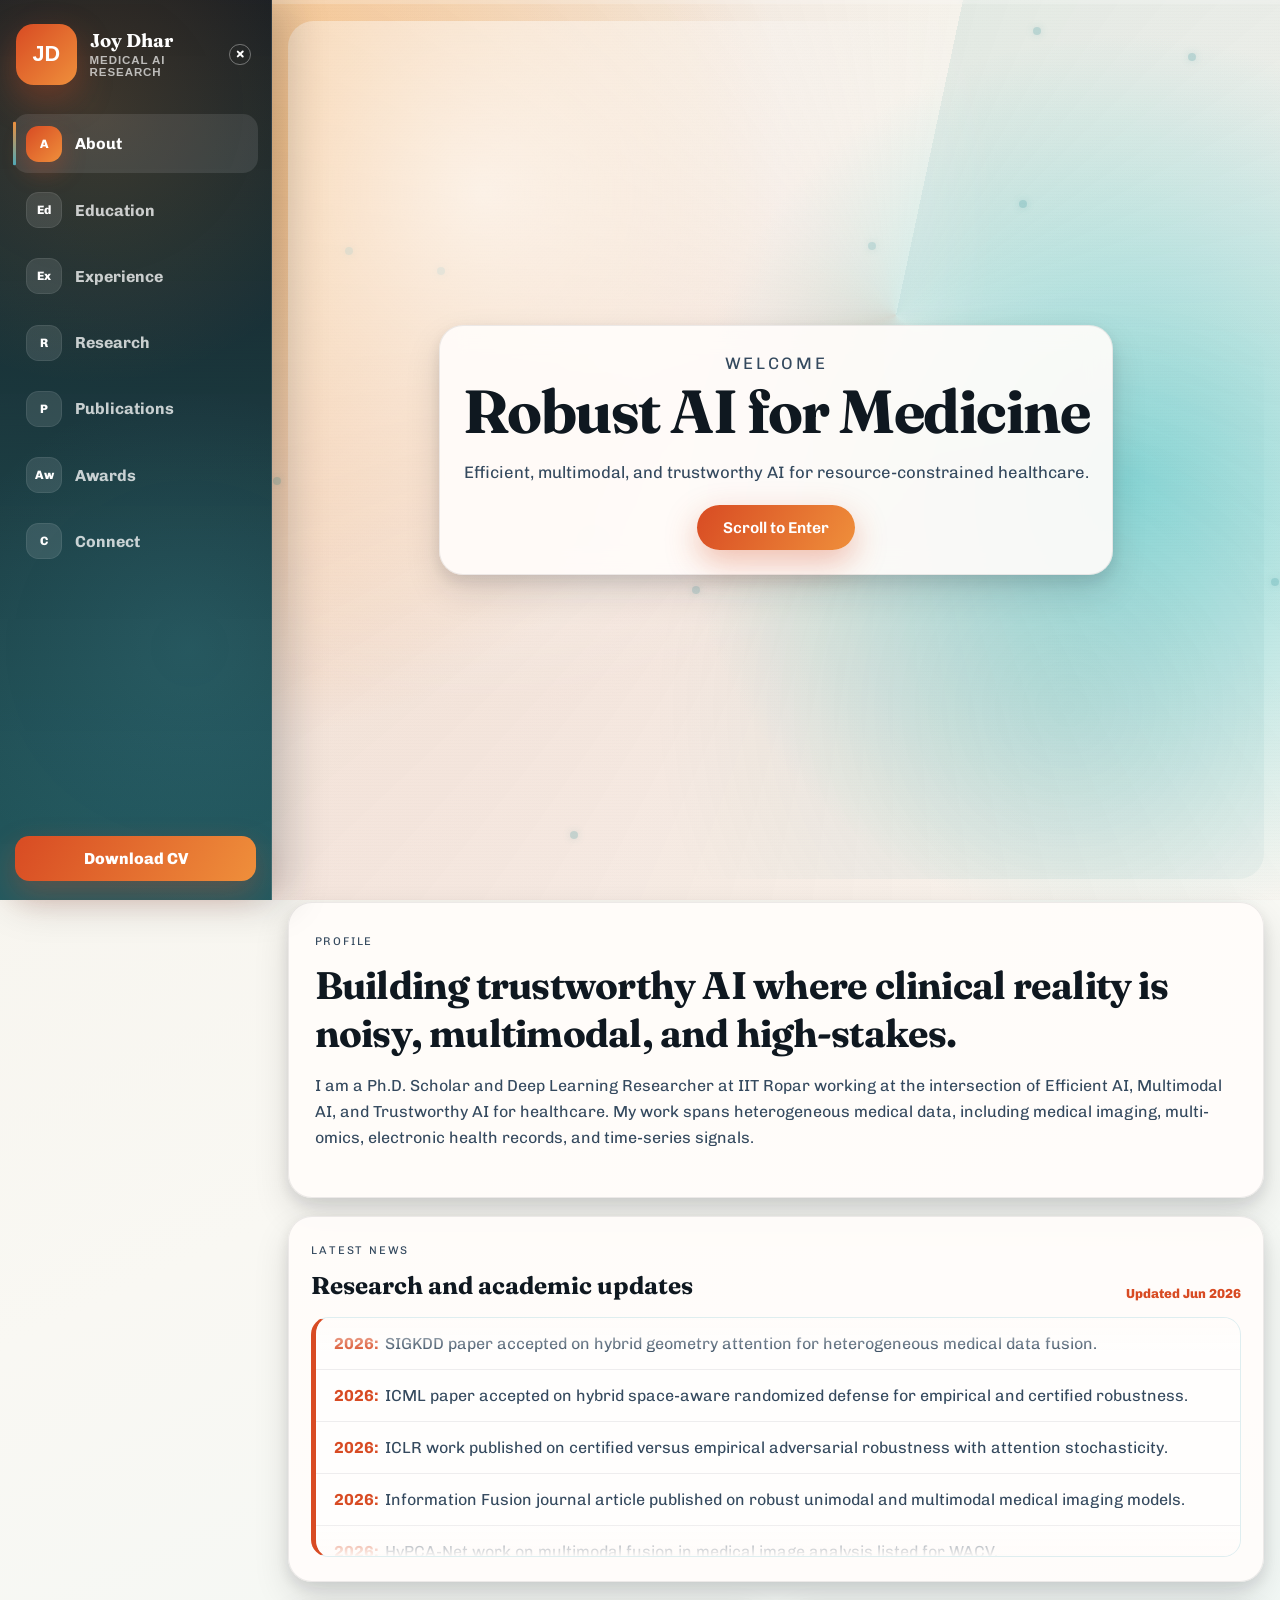
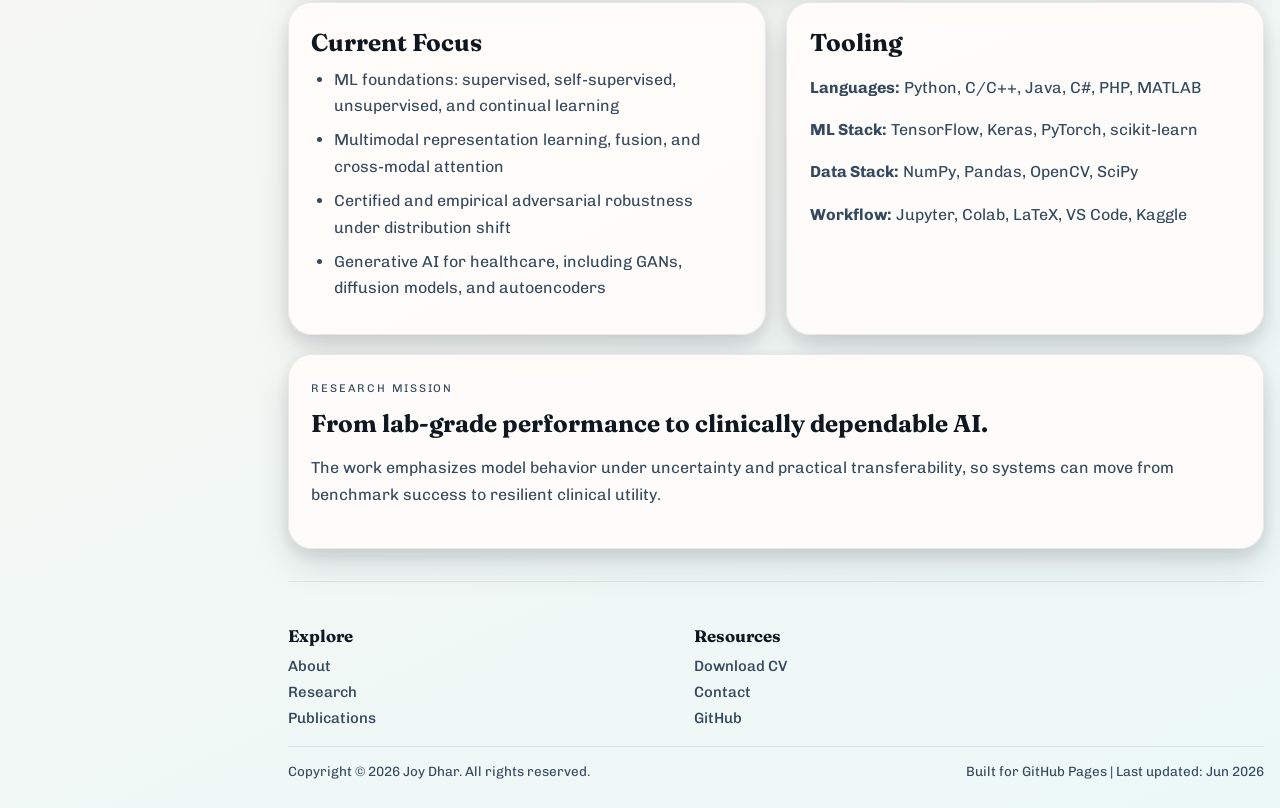
==== commit 51a87689: "Remove unused opening elements from index.html Removed opening orb and chip elements from the homepa" ====
--- a/index.html
+++ b/index.html
@@ -47,13 +47,6 @@
         <p>Efficient, multimodal, and trustworthy AI for resource-constrained healthcare.</p>
         <a class="scroll-cue" href="#home-content">Scroll to Enter</a>
       </div>
-
-      <span class="opening-orb orb-a" aria-hidden="true"></span>
-      <span class="opening-orb orb-b" aria-hidden="true"></span>
-      <span class="opening-orb orb-c" aria-hidden="true"></span>
-      <span class="opening-chip chip-1" aria-hidden="true">Multimodal</span>
-      <span class="opening-chip chip-2" aria-hidden="true">Reliable</span>
-      <span class="opening-chip chip-3" aria-hidden="true">Clinical AI</span>
     </section>
 
     <section id="home-content" class="home-content">
--- a/styles.css
+++ b/styles.css
@@ -8,19 +8,19 @@
   --surface-dim: rgba(255, 252, 250, 0.65);
   --line: rgba(15, 24, 32, 0.08);
   --line-accent: rgba(26, 138, 153, 0.15);
-  
+
   /* Accent Colors */
   --accent: #d84b23;
   --accent-soft: #1a8a99;
   --accent-light: #4fa9b8;
   --accent-xsoft: #e8f4f6;
-  
+
   /* Layout */
   --radius-lg: 1.5rem;
   --radius-md: 1.1rem;
   --radius-sm: 0.875rem;
   --radius-xs: 0.5rem;
-  
+
   /* Shadows - Refined 3D Depth */
   --shadow-xs: 0 2px 6px rgba(15, 24, 32, 0.06);
   --shadow-sm: 0 4px 12px rgba(15, 24, 32, 0.08);
@@ -28,7 +28,7 @@
   --shadow-md: 0 10px 28px rgba(15, 24, 32, 0.14);
   --shadow-lg: 0 16px 48px rgba(15, 24, 32, 0.16);
   --shadow-xl: 0 24px 72px rgba(15, 24, 32, 0.18);
-  
+
   /* Max Width */
   --max: min(1240px, calc(100% - 2rem));
   --side-nav-expanded: 17rem;
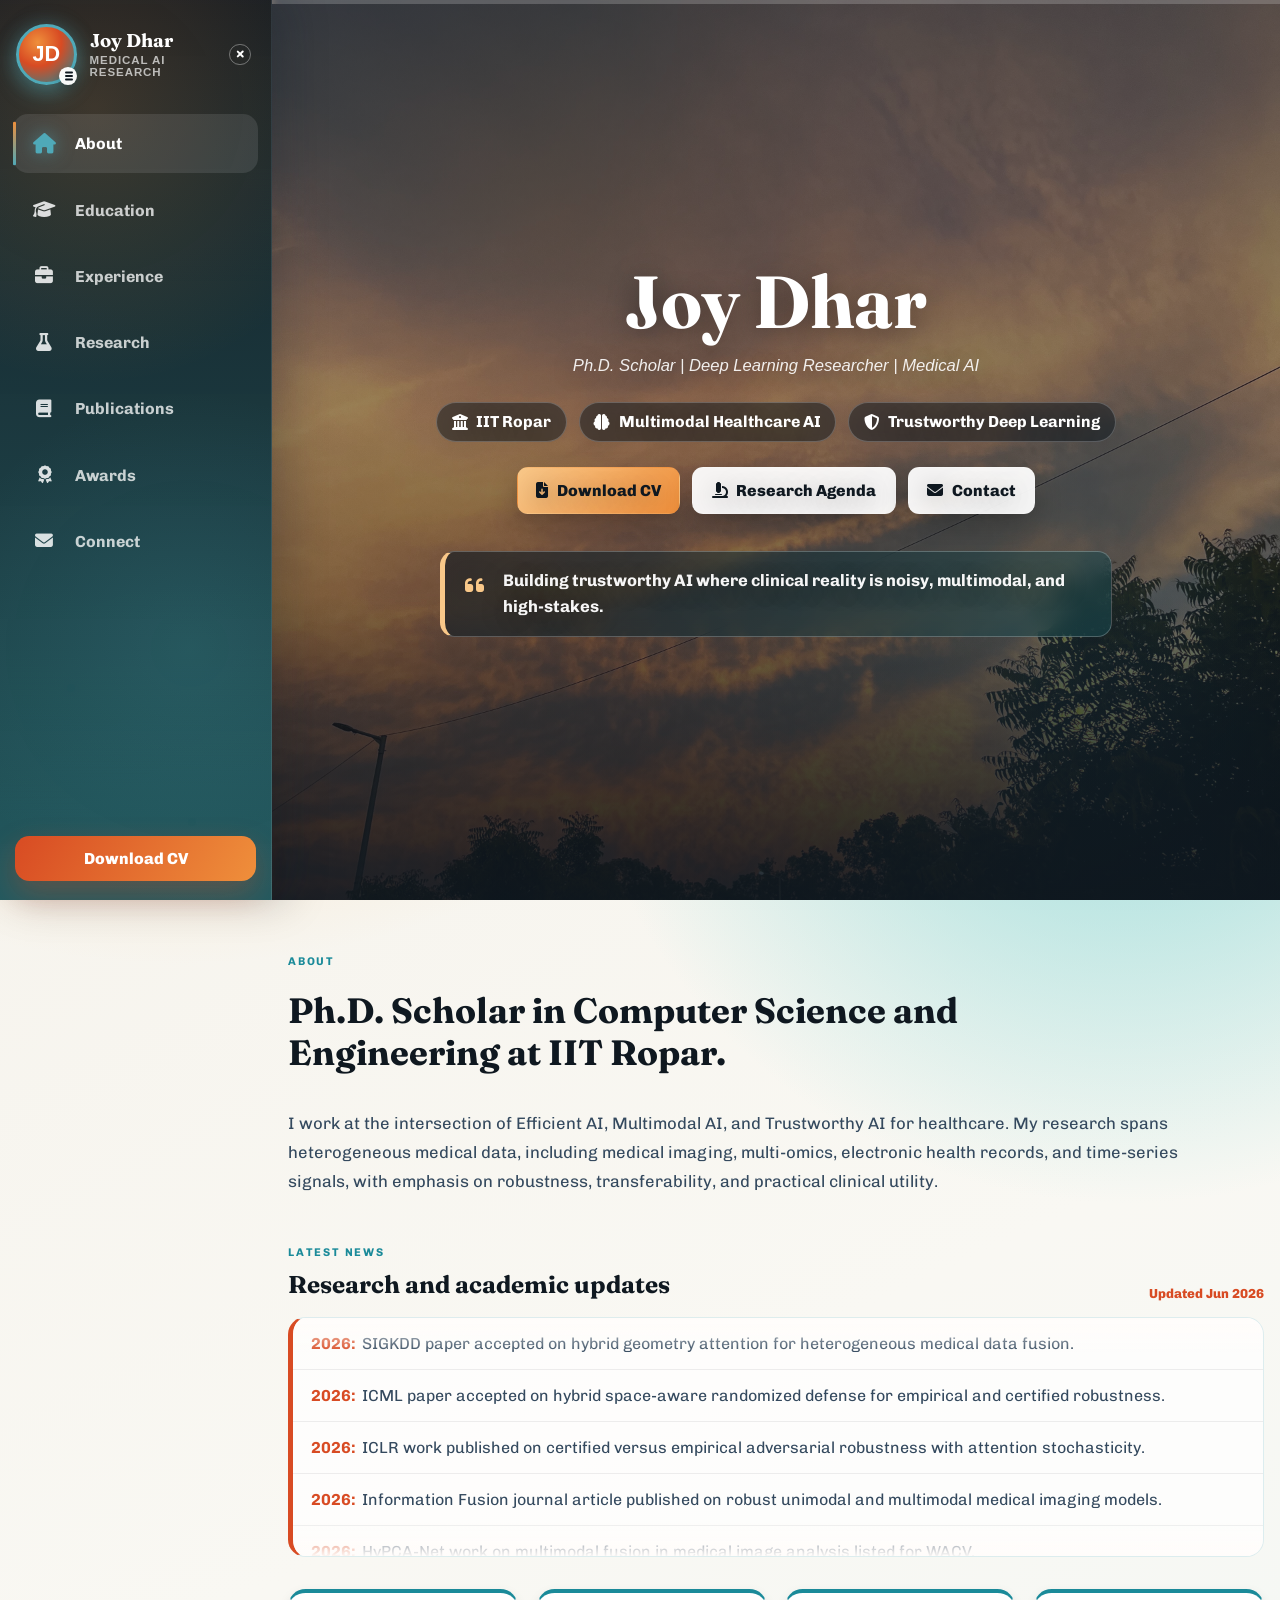
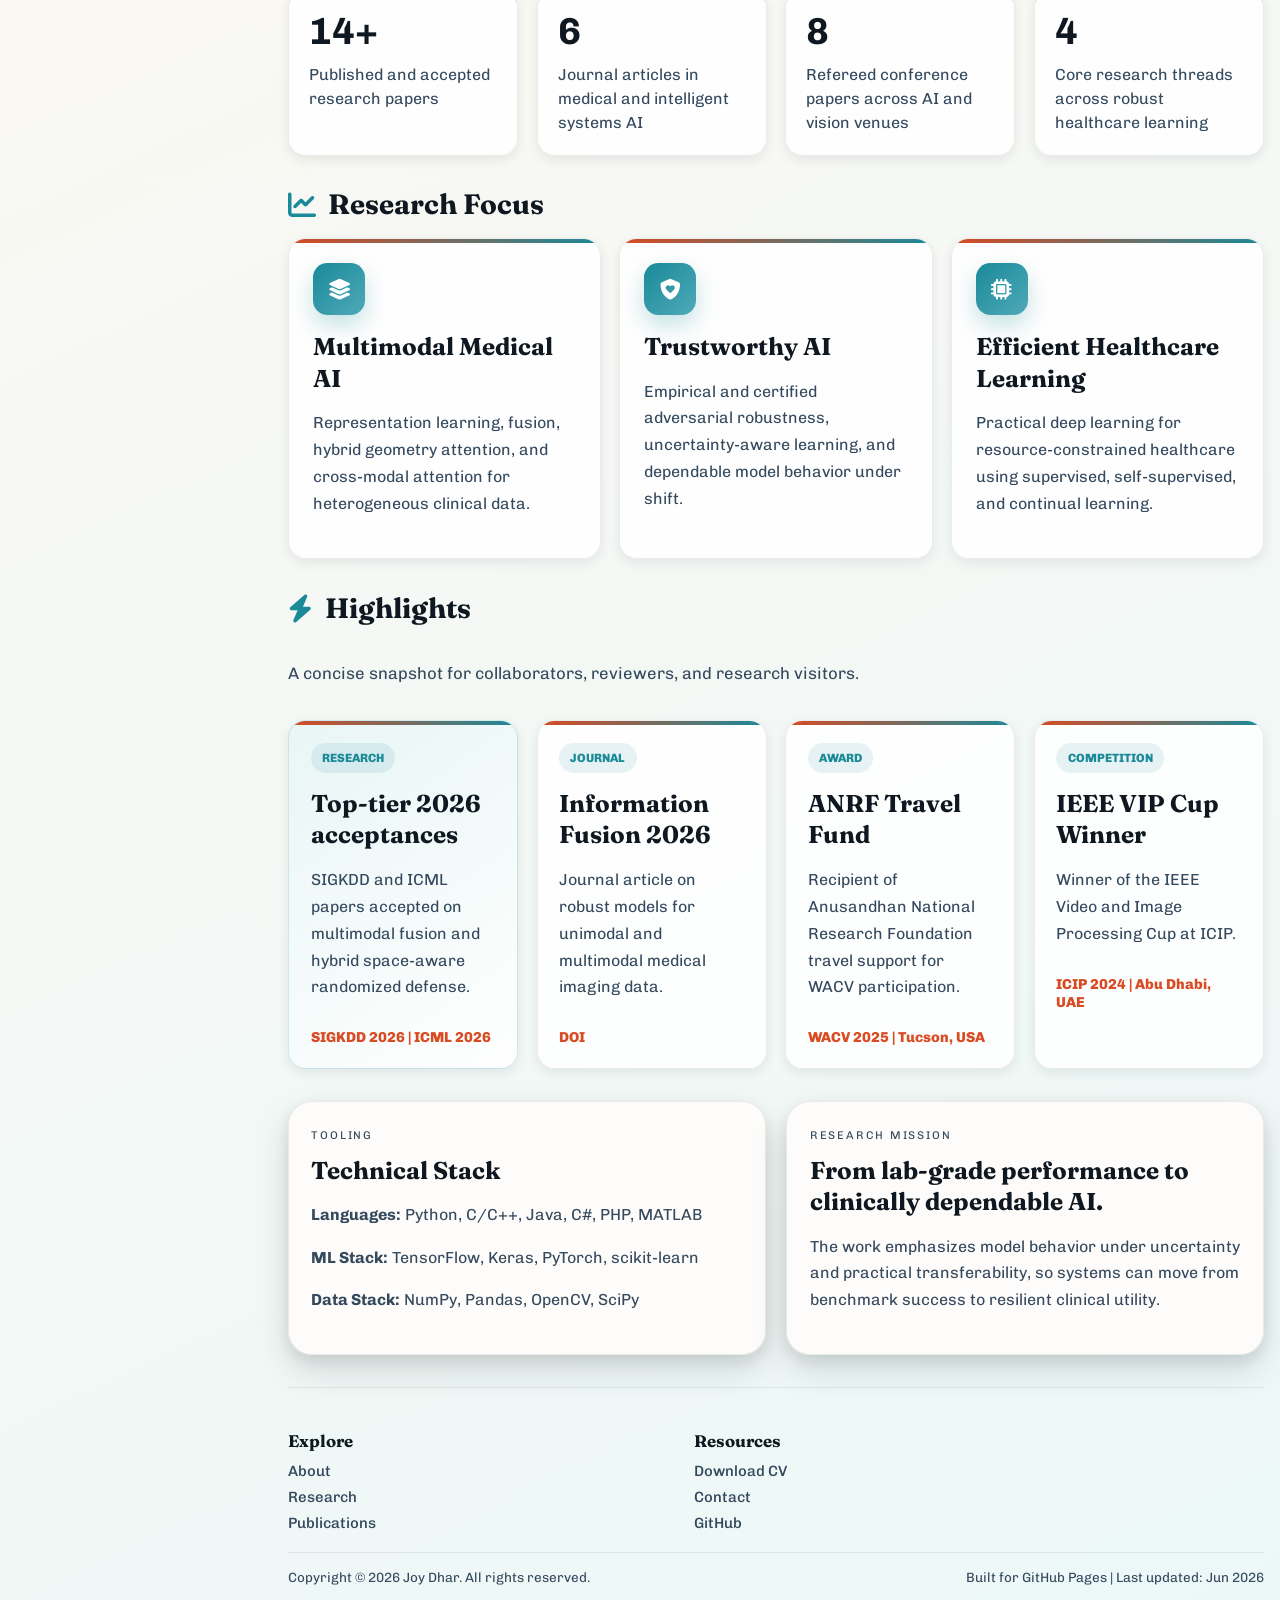
==== commit 0e2661da: "upgrade" ====
--- a/index.html
+++ b/index.html
@@ -8,6 +8,7 @@
   <link rel="preconnect" href="https://fonts.googleapis.com">
   <link rel="preconnect" href="https://fonts.gstatic.com" crossorigin>
   <link href="https://fonts.googleapis.com/css2?family=Chivo:wght@400;600;800&family=Fraunces:opsz,wght@9..144,500;9..144,700&display=swap" rel="stylesheet">
+  <link rel="stylesheet" href="https://cdnjs.cloudflare.com/ajax/libs/font-awesome/6.5.1/css/all.min.css">
   <link rel="stylesheet" href="styles.css">
 </head>
 <body class="page-about">
@@ -16,7 +17,7 @@
 
   <aside class="side-nav expanded" id="sideNav">
     <button class="side-nav-toggle" id="sideNavToggle" type="button" aria-label="Collapse side navigation" aria-expanded="true">
-      <span class="side-brand-mark">JD</span>
+      <span class="side-brand-mark" aria-hidden="true"><span class="side-brand-initials">JD</span></span>
       <span class="side-brand-copy">
         <span class="side-brand-name">Joy Dhar</span>
         <span class="side-brand-role">Medical AI Research</span>
@@ -25,13 +26,13 @@
     </button>
 
     <nav class="side-nav-links" aria-label="Portfolio sections">
-      <a class="side-link active" href="index.html" data-tooltip="About"><span class="side-icon" aria-hidden="true">A</span><span class="side-text">About</span></a>
-      <a class="side-link" href="education.html" data-tooltip="Education"><span class="side-icon" aria-hidden="true">Ed</span><span class="side-text">Education</span></a>
-      <a class="side-link" href="experience.html" data-tooltip="Experience"><span class="side-icon" aria-hidden="true">Ex</span><span class="side-text">Experience</span></a>
-      <a class="side-link" href="research.html" data-tooltip="Research"><span class="side-icon" aria-hidden="true">R</span><span class="side-text">Research</span></a>
-      <a class="side-link" href="publications.html" data-tooltip="Publications"><span class="side-icon" aria-hidden="true">P</span><span class="side-text">Publications</span></a>
-      <a class="side-link" href="awards.html" data-tooltip="Awards"><span class="side-icon" aria-hidden="true">Aw</span><span class="side-text">Awards</span></a>
-      <a class="side-link" href="connect.html" data-tooltip="Connect"><span class="side-icon" aria-hidden="true">C</span><span class="side-text">Connect</span></a>
+      <a class="side-link active" href="index.html" data-tooltip="About"><span class="side-icon" aria-hidden="true"><i class="fa-solid fa-house"></i></span><span class="side-text">About</span></a>
+      <a class="side-link" href="education.html" data-tooltip="Education"><span class="side-icon" aria-hidden="true"><i class="fa-solid fa-graduation-cap"></i></span><span class="side-text">Education</span></a>
+      <a class="side-link" href="experience.html" data-tooltip="Experience"><span class="side-icon" aria-hidden="true"><i class="fa-solid fa-briefcase"></i></span><span class="side-text">Experience</span></a>
+      <a class="side-link" href="research.html" data-tooltip="Research"><span class="side-icon" aria-hidden="true"><i class="fa-solid fa-flask"></i></span><span class="side-text">Research</span></a>
+      <a class="side-link" href="publications.html" data-tooltip="Publications"><span class="side-icon" aria-hidden="true"><i class="fa-solid fa-book"></i></span><span class="side-text">Publications</span></a>
+      <a class="side-link" href="awards.html" data-tooltip="Awards"><span class="side-icon" aria-hidden="true"><i class="fa-solid fa-award"></i></span><span class="side-text">Awards</span></a>
+      <a class="side-link" href="connect.html" data-tooltip="Connect"><span class="side-icon" aria-hidden="true"><i class="fa-solid fa-envelope"></i></span><span class="side-text">Connect</span></a>
     </nav>
 
     <div class="side-nav-actions">
@@ -41,26 +42,44 @@
 
   <main class="page-shell home-shell">
     <section class="opening-stage" id="opening-stage" aria-label="Welcome section">
-      <div class="opening-surface card">
-        <p class="section-label">Welcome</p>
-        <h2>Robust AI for Medicine</h2>
-        <p>Efficient, multimodal, and trustworthy AI for resource-constrained healthcare.</p>
-        <a class="scroll-cue" href="#home-content">Scroll to Enter</a>
+      <div class="opening-surface">
+        <h1>Joy Dhar</h1>
+        <p class="hero-subtitle">Ph.D. Scholar | Deep Learning Researcher | Medical AI</p>
+        <div class="hero-badges" aria-label="Research profile highlights">
+          <span><i class="fa-solid fa-building-columns" aria-hidden="true"></i> IIT Ropar</span>
+          <span><i class="fa-solid fa-brain" aria-hidden="true"></i> Multimodal Healthcare AI</span>
+          <span><i class="fa-solid fa-shield-halved" aria-hidden="true"></i> Trustworthy Deep Learning</span>
+        </div>
+        <div class="hero-actions">
+          <a class="button-link primary" href="Joy_Dhar_CV.pdf" target="_blank" rel="noopener noreferrer">
+            <i class="fa-solid fa-file-arrow-down" aria-hidden="true"></i> Download CV
+          </a>
+          <a class="button-link" href="research.html">
+            <i class="fa-solid fa-microscope" aria-hidden="true"></i> Research Agenda
+          </a>
+          <a class="button-link" href="connect.html">
+            <i class="fa-solid fa-envelope" aria-hidden="true"></i> Contact
+          </a>
+        </div>
+        <p class="hero-statement">
+          Building trustworthy AI where clinical reality is noisy, multimodal, and high-stakes.
+        </p>
       </div>
     </section>
 
     <section id="home-content" class="home-content">
-      <section class="hero card reveal">
-        <p class="section-label">Profile</p>
-        <h2>Building trustworthy AI where clinical reality is noisy, multimodal, and high-stakes.</h2>
+      <section class="home-about-panel">
+        <p class="section-label">About</p>
+        <h2>Ph.D. Scholar in Computer Science and Engineering at IIT Ropar.</h2>
         <p>
-          I am a Ph.D. Scholar and Deep Learning Researcher at IIT Ropar working at the intersection of
-          Efficient AI, Multimodal AI, and Trustworthy AI for healthcare. My work spans heterogeneous medical
-          data, including medical imaging, multi-omics, electronic health records, and time-series signals.
+          I work at the intersection of Efficient AI, Multimodal AI, and Trustworthy AI for healthcare.
+          My research spans heterogeneous medical data, including medical imaging, multi-omics, electronic
+          health records, and time-series signals, with emphasis on robustness, transferability, and practical
+          clinical utility.
         </p>
       </section>
 
-      <section class="latest-news-panel card reveal" aria-label="Latest news">
+      <section class="latest-news-panel reveal" aria-label="Latest news">
         <div class="latest-news-header">
           <div>
             <p class="section-label">Latest News</p>
@@ -90,27 +109,92 @@
         </div>
       </section>
 
+      <section class="metrics-grid reveal" aria-label="Academic snapshot">
+        <article class="metric-card">
+          <strong>14+</strong>
+          <span>Published and accepted research papers</span>
+        </article>
+        <article class="metric-card">
+          <strong>6</strong>
+          <span>Journal articles in medical and intelligent systems AI</span>
+        </article>
+        <article class="metric-card">
+          <strong>8</strong>
+          <span>Refereed conference papers across AI and vision venues</span>
+        </article>
+        <article class="metric-card">
+          <strong>4</strong>
+          <span>Core research threads across robust healthcare learning</span>
+        </article>
+      </section>
+
+      <section class="home-section reveal">
+        <h2 class="section-heading">
+          <i class="fa-solid fa-chart-line" aria-hidden="true"></i>
+          Research Focus
+        </h2>
+        <div class="research-focus-grid">
+          <article class="focus-card">
+            <i class="fa-solid fa-layer-group focus-icon" aria-hidden="true"></i>
+            <h3>Multimodal Medical AI</h3>
+            <p>Representation learning, fusion, hybrid geometry attention, and cross-modal attention for heterogeneous clinical data.</p>
+          </article>
+          <article class="focus-card">
+            <i class="fa-solid fa-shield-heart focus-icon" aria-hidden="true"></i>
+            <h3>Trustworthy AI</h3>
+            <p>Empirical and certified adversarial robustness, uncertainty-aware learning, and dependable model behavior under shift.</p>
+          </article>
+          <article class="focus-card">
+            <i class="fa-solid fa-microchip focus-icon" aria-hidden="true"></i>
+            <h3>Efficient Healthcare Learning</h3>
+            <p>Practical deep learning for resource-constrained healthcare using supervised, self-supervised, and continual learning.</p>
+          </article>
+        </div>
+      </section>
+
+      <section class="home-highlights reveal">
+        <h2 class="section-heading">
+          <i class="fa-solid fa-bolt" aria-hidden="true"></i>
+          Highlights
+        </h2>
+        <p>A concise snapshot for collaborators, reviewers, and research visitors.</p>
+        <div class="highlights-grid">
+          <article class="highlight-card featured">
+            <span class="highlight-badge">Research</span>
+            <h3>Top-tier 2026 acceptances</h3>
+            <p>SIGKDD and ICML papers accepted on multimodal fusion and hybrid space-aware randomized defense.</p>
+            <div class="highlight-meta">SIGKDD 2026 | ICML 2026</div>
+          </article>
+          <article class="highlight-card">
+            <span class="highlight-badge">Journal</span>
+            <h3>Information Fusion 2026</h3>
+            <p>Journal article on robust models for unimodal and multimodal medical imaging data.</p>
+            <a class="highlight-link" href="https://doi.org/10.1016/j.inffus.2025.103822" target="_blank" rel="noopener noreferrer">DOI</a>
+          </article>
+          <article class="highlight-card">
+            <span class="highlight-badge">Award</span>
+            <h3>ANRF Travel Fund</h3>
+            <p>Recipient of Anusandhan National Research Foundation travel support for WACV participation.</p>
+            <div class="highlight-meta">WACV 2025 | Tucson, USA</div>
+          </article>
+          <article class="highlight-card">
+            <span class="highlight-badge">Competition</span>
+            <h3>IEEE VIP Cup Winner</h3>
+            <p>Winner of the IEEE Video and Image Processing Cup at ICIP.</p>
+            <div class="highlight-meta">ICIP 2024 | Abu Dhabi, UAE</div>
+          </article>
+        </div>
+      </section>
+
       <section class="grid-two reveal">
         <article class="card">
-          <h3>Current Focus</h3>
-          <ul>
-            <li>ML foundations: supervised, self-supervised, unsupervised, and continual learning</li>
-            <li>Multimodal representation learning, fusion, and cross-modal attention</li>
-            <li>Certified and empirical adversarial robustness under distribution shift</li>
-            <li>Generative AI for healthcare, including GANs, diffusion models, and autoencoders</li>
-          </ul>
-        </article>
-
-        <article class="card">
-          <h3>Tooling</h3>
+          <p class="section-label">Tooling</p>
+          <h3>Technical Stack</h3>
           <p><strong>Languages:</strong> Python, C/C++, Java, C#, PHP, MATLAB</p>
           <p><strong>ML Stack:</strong> TensorFlow, Keras, PyTorch, scikit-learn</p>
           <p><strong>Data Stack:</strong> NumPy, Pandas, OpenCV, SciPy</p>
-          <p><strong>Workflow:</strong> Jupyter, Colab, LaTeX, VS Code, Kaggle</p>
-        </article>
-      </section>
-
-      <section class="spotlight reveal">
+        </article>
+
         <article class="card">
           <p class="section-label">Research Mission</p>
           <h3>From lab-grade performance to clinically dependable AI.</h3>
--- a/styles.css
+++ b/styles.css
@@ -8,19 +8,19 @@
   --surface-dim: rgba(255, 252, 250, 0.65);
   --line: rgba(15, 24, 32, 0.08);
   --line-accent: rgba(26, 138, 153, 0.15);
-
+  
   /* Accent Colors */
   --accent: #d84b23;
   --accent-soft: #1a8a99;
   --accent-light: #4fa9b8;
   --accent-xsoft: #e8f4f6;
-
+  
   /* Layout */
   --radius-lg: 1.5rem;
   --radius-md: 1.1rem;
   --radius-sm: 0.875rem;
   --radius-xs: 0.5rem;
-
+  
   /* Shadows - Refined 3D Depth */
   --shadow-xs: 0 2px 6px rgba(15, 24, 32, 0.06);
   --shadow-sm: 0 4px 12px rgba(15, 24, 32, 0.08);
@@ -28,7 +28,7 @@
   --shadow-md: 0 10px 28px rgba(15, 24, 32, 0.14);
   --shadow-lg: 0 16px 48px rgba(15, 24, 32, 0.16);
   --shadow-xl: 0 24px 72px rgba(15, 24, 32, 0.18);
-
+  
   /* Max Width */
   --max: min(1240px, calc(100% - 2rem));
   --side-nav-expanded: 17rem;
@@ -196,16 +196,57 @@
 }
 
 .side-brand-mark {
+  position: relative;
   width: 3.8rem;
   height: 3.8rem;
-  border-radius: 1.1rem;
+  border-radius: 50%;
   display: inline-grid;
   place-items: center;
   color: #fff;
-  background: linear-gradient(135deg, #d84b23, #ef8f3b);
-  box-shadow: 0 14px 34px rgba(216, 75, 35, 0.35);
+  background: radial-gradient(circle at 34% 28%, #ef8f3b 0%, #d84b23 44%, #1a8a99 100%);
+  border: 3px solid var(--accent-light);
+  box-shadow: 0 8px 22px rgba(79, 169, 184, 0.42), 0 0 22px rgba(79, 169, 184, 0.22);
   font-size: 1.35rem;
   font-weight: 800;
+  transition: transform 220ms ease, border-color 220ms ease, box-shadow 220ms ease;
+}
+
+.side-brand-mark::after {
+  content: "";
+  position: absolute;
+  right: -0.18rem;
+  bottom: -0.18rem;
+  z-index: 2;
+  width: 1.12rem;
+  height: 1.12rem;
+  border-radius: 50%;
+  background: rgba(255, 255, 255, 0.96);
+  box-shadow: 0 4px 10px rgba(15, 24, 32, 0.22);
+}
+
+.side-brand-mark::before {
+  content: "";
+  position: absolute;
+  right: 0.08rem;
+  bottom: 0.29rem;
+  z-index: 3;
+  width: 0.5rem;
+  height: 2px;
+  border-radius: 999px;
+  background: var(--ink);
+  box-shadow: 0 -0.22rem 0 var(--ink), 0 0.22rem 0 var(--ink);
+}
+
+.side-brand-initials {
+  position: relative;
+  z-index: 1;
+}
+
+.side-nav-toggle:hover .side-brand-mark,
+.side-nav-toggle:focus .side-brand-mark {
+  transform: scale(1.05);
+  border-color: #8ed9d8;
+  box-shadow: 0 12px 28px rgba(79, 169, 184, 0.52), 0 0 28px rgba(79, 169, 184, 0.32);
 }
 
 .side-brand-copy {
@@ -266,8 +307,7 @@
   gap: 0.45rem;
   width: 100%;
   padding: 0.35rem 0.8rem 1rem;
-  overflow-y: auto;
-  overflow-x: visible;
+  overflow: visible;
   scrollbar-width: thin;
   scrollbar-color: rgba(239, 143, 59, 0.75) transparent;
 }
@@ -323,17 +363,25 @@
   flex: 0 0 2.25rem;
   width: 2.25rem;
   height: 2.25rem;
-  border-radius: 0.78rem;
-  color: #fff;
-  background: rgba(255, 255, 255, 0.11);
-  box-shadow: inset 0 0 0 1px rgba(255, 255, 255, 0.08);
-  font-size: 0.76rem;
+  border-radius: 50%;
+  color: rgba(255, 255, 255, 0.84);
+  background: transparent;
+  box-shadow: none;
+  font-size: 1.12rem;
   font-weight: 800;
-}
-
+  transition: color 220ms ease, transform 220ms ease, filter 220ms ease;
+}
+
+.side-icon i {
+  line-height: 1;
+}
+
+.side-link:hover .side-icon,
+.side-link:focus .side-icon,
 .side-link.active .side-icon {
-  background: linear-gradient(135deg, #d84b23, #ef8f3b);
-  box-shadow: 0 10px 24px rgba(216, 75, 35, 0.32);
+  color: var(--accent-light);
+  transform: scale(1.14);
+  filter: drop-shadow(0 0 8px rgba(79, 169, 184, 0.58));
 }
 
 .side-text {
@@ -529,69 +577,204 @@
 }
 
 .home-shell {
+  width: 100%;
+  max-width: none;
+  margin-top: 0;
   gap: 1.4rem;
 }
 
 /* Opening Section */
 .opening-stage {
   position: relative;
-  min-height: calc(100vh - 2.6rem);
+  min-height: 100vh;
+  min-height: 100dvh;
   display: grid;
   place-items: center;
   overflow: hidden;
-  border-radius: 1.6rem;
+  border-radius: 0;
+  isolation: isolate;
+  background-image: url("images/IMG_5273.jpeg");
+  background-position: center;
+  background-repeat: no-repeat;
+  background-size: cover;
+  image-orientation: from-image;
+  transition: background-image 1200ms ease-in-out;
 }
 
 .opening-stage::before {
   content: "";
   position: absolute;
   inset: 0;
-  background: radial-gradient(circle at 20% 20%, rgba(255, 255, 255, 0.7), transparent 50%),
-              radial-gradient(circle at 80% 80%, rgba(47, 141, 149, 0.12), transparent 40%);
+  z-index: 1;
+  background: linear-gradient(180deg, rgba(15, 24, 32, 0.62), rgba(15, 24, 32, 0.42) 46%, rgba(15, 24, 32, 0.68)),
+              radial-gradient(circle at 28% 24%, rgba(239, 143, 59, 0.24), transparent 38%),
+              radial-gradient(circle at 78% 74%, rgba(79, 169, 184, 0.26), transparent 42%);
   pointer-events: none;
 }
 
+.opening-stage::after {
+  content: "";
+  position: absolute;
+  inset: auto 0 0;
+  z-index: 1;
+  height: 34%;
+  background: linear-gradient(0deg, rgba(15, 24, 32, 0.72), rgba(15, 24, 32, 0));
+  pointer-events: none;
+}
+
 .opening-surface {
   position: relative;
+  color: #fff;
   text-align: center;
-  max-width: 56rem;
-  padding: 2rem 1.8rem;
-  backdrop-filter: blur(12px);
+  width: min(100%, 62rem);
+  padding: clamp(2rem, 5vw, 4.5rem) clamp(1.2rem, 4vw, 2.8rem);
+  text-shadow: 0 4px 24px rgba(0, 0, 0, 0.34);
   z-index: 2;
 }
 
+.opening-surface h1 {
+  color: #fff;
+  margin-bottom: 0.75rem;
+  font-size: 4.6rem;
+  line-height: 1.05;
+  letter-spacing: 0;
+  text-shadow: 0 5px 28px rgba(0, 0, 0, 0.36);
+}
+
+.opening-surface .section-label {
+  color: rgba(255, 255, 255, 0.78);
+  margin-bottom: 0.8rem;
+}
+
 .opening-surface h2 {
-  font-size: clamp(2.4rem, 6vw, 3.8rem);
+  color: #fff;
+  font-size: clamp(2.7rem, 6.5vw, 5rem);
   margin-bottom: 0.8rem;
   font-weight: 700;
-  letter-spacing: -0.025em;
+  letter-spacing: 0;
   line-height: 1.12;
 }
 
 .opening-surface p {
   font-size: clamp(1rem, 1.3vw, 1.15rem);
-  color: var(--ink-soft);
-  margin: 0;
+  color: rgba(255, 255, 255, 0.9);
+  max-width: 42rem;
+  margin: 0 auto;
+}
+
+.hero-subtitle {
+  color: rgba(255, 255, 255, 0.92);
+  font-size: 1.18rem;
+  line-height: 1.55;
+  font-style: italic;
+}
+
+.hero-badges,
+.hero-actions {
+  display: flex;
+  align-items: center;
+  justify-content: center;
+  flex-wrap: wrap;
+  gap: 0.75rem;
+}
+
+.hero-badges {
+  margin-top: 1.45rem;
+}
+
+.hero-badges span {
+  display: inline-flex;
+  align-items: center;
+  gap: 0.55rem;
+  min-height: 2.55rem;
+  padding: 0.55rem 0.9rem;
+  border: 1px solid rgba(255, 255, 255, 0.22);
+  border-radius: 999px;
+  color: #fff;
+  background: rgba(15, 24, 32, 0.5);
+  font-weight: 700;
+  backdrop-filter: blur(6px);
+}
+
+.hero-actions {
+  margin-top: 1.55rem;
+}
+
+.button-link {
+  display: inline-flex;
+  align-items: center;
+  justify-content: center;
+  gap: 0.55rem;
+  min-height: 2.9rem;
+  padding: 0.75rem 1.15rem;
+  border: 1px solid rgba(255, 255, 255, 0.2);
+  border-radius: 0.7rem;
+  color: var(--ink);
+  background: rgba(255, 255, 255, 0.94);
+  text-decoration: none;
+  font-weight: 800;
+  box-shadow: 0 12px 28px rgba(0, 0, 0, 0.2);
+  transition: transform 220ms ease, box-shadow 220ms ease, background 220ms ease;
+}
+
+.button-link.primary {
+  color: var(--ink);
+  background: linear-gradient(135deg, #f9c889, #ef8f3b);
+  border-color: transparent;
+}
+
+.button-link:hover,
+.button-link:focus {
+  transform: translateY(-3px);
+  box-shadow: 0 18px 40px rgba(0, 0, 0, 0.28);
+}
+
+.opening-surface .hero-statement {
+  position: relative;
+  width: min(100%, 52rem);
+  margin: 2.35rem auto 0;
+  padding: 1rem 1.3rem 1rem 3.6rem;
+  border: 1px solid rgba(255, 255, 255, 0.24);
+  border-left: 5px solid #f9c889;
+  border-radius: 0.9rem;
+  color: rgba(255, 255, 255, 0.96);
+  background: linear-gradient(135deg, rgba(15, 24, 32, 0.62), rgba(23, 82, 89, 0.46));
+  font-weight: 700;
+  line-height: 1.55;
+  text-align: left;
+  backdrop-filter: blur(8px);
+}
+
+.opening-surface .hero-statement::before {
+  content: "\f10d";
+  position: absolute;
+  left: 1.25rem;
+  top: 1.05rem;
+  color: #f9c889;
+  font-family: "Font Awesome 6 Free";
+  font-size: 1.35rem;
+  font-weight: 900;
 }
 
 .scroll-cue {
   display: inline-block;
   margin-top: 1.2rem;
   text-decoration: none;
-  color: #fff;
+  color: var(--ink);
   font-weight: 600;
   font-size: 0.98rem;
-  background: linear-gradient(120deg, #d84b23, #ef8f3b);
+  background: rgba(255, 255, 255, 0.94);
   border-radius: 999px;
   padding: 0.8rem 1.6rem;
-  box-shadow: 0 12px 32px rgba(216, 75, 35, 0.35);
+  box-shadow: 0 14px 34px rgba(0, 0, 0, 0.24);
   transition: all 320ms cubic-bezier(0.23, 1, 0.320, 1);
 }
 
 .scroll-cue:hover,
 .scroll-cue:focus {
   transform: translateY(-4px);
-  box-shadow: 0 18px 48px rgba(216, 75, 35, 0.45);
+  background: linear-gradient(120deg, #f9c889, #fff5de);
+  box-shadow: 0 18px 48px rgba(0, 0, 0, 0.3);
 }
 
 /* Orbs & Decorative Elements */
@@ -662,12 +845,193 @@
 }
 
 .home-content {
-  display: grid;
-  gap: 1.2rem;
+  width: var(--max);
+  margin-inline: auto;
+  display: grid;
+  gap: 2rem;
+  padding-top: 2rem;
 }
 
 body.home-entered .opening-stage {
   box-shadow: inset 0 0 0 1px rgba(47, 141, 149, 0.15);
+}
+
+.home-about-panel {
+  display: grid;
+  gap: 0.7rem;
+  max-width: 58rem;
+}
+
+.home-about-panel h2 {
+  max-width: 50rem;
+  margin-bottom: 0.4rem;
+  color: var(--ink);
+  font-size: 2.2rem;
+  line-height: 1.2;
+  letter-spacing: 0;
+}
+
+.home-about-panel p:not(.section-label),
+.home-highlights > p {
+  max-width: 62rem;
+  color: var(--ink-soft);
+  font-size: 1.04rem;
+  line-height: 1.75;
+}
+
+.metrics-grid,
+.research-focus-grid,
+.highlights-grid {
+  display: grid;
+  gap: 1.15rem;
+}
+
+.metrics-grid {
+  grid-template-columns: repeat(4, minmax(0, 1fr));
+}
+
+.metric-card,
+.focus-card,
+.highlight-card {
+  position: relative;
+  overflow: hidden;
+  border: 1px solid var(--line);
+  border-radius: var(--radius-md);
+  background: rgba(255, 255, 255, 0.86);
+  box-shadow: var(--shadow-sm);
+  transition: transform 240ms ease, box-shadow 240ms ease, border-color 240ms ease;
+}
+
+.metric-card:hover,
+.focus-card:hover,
+.highlight-card:hover {
+  transform: translateY(-5px);
+  border-color: var(--line-accent);
+  box-shadow: var(--shadow-lg);
+}
+
+.metric-card {
+  padding: 1.25rem;
+  border-top: 4px solid var(--accent-soft);
+}
+
+.metric-card strong {
+  display: block;
+  color: var(--ink);
+  font-size: 2.35rem;
+  line-height: 1;
+}
+
+.metric-card span {
+  display: block;
+  margin-top: 0.75rem;
+  color: var(--ink-soft);
+  line-height: 1.5;
+}
+
+.home-section,
+.home-highlights {
+  display: grid;
+  gap: 1rem;
+}
+
+.section-heading {
+  display: flex;
+  align-items: center;
+  gap: 0.75rem;
+  margin: 0;
+  color: var(--ink);
+  font-size: 1.75rem;
+  line-height: 1.25;
+  letter-spacing: 0;
+}
+
+.section-heading i {
+  color: var(--accent-soft);
+}
+
+.research-focus-grid {
+  grid-template-columns: repeat(3, minmax(0, 1fr));
+}
+
+.focus-card {
+  padding: 1.5rem;
+}
+
+.focus-card::before,
+.highlight-card::before {
+  content: "";
+  position: absolute;
+  inset: 0 0 auto;
+  height: 4px;
+  background: linear-gradient(90deg, var(--accent), var(--accent-soft));
+}
+
+.focus-icon {
+  display: inline-grid;
+  place-items: center;
+  width: 3.25rem;
+  height: 3.25rem;
+  margin-bottom: 1rem;
+  border-radius: 0.9rem;
+  color: #fff;
+  background: linear-gradient(135deg, var(--accent-soft), var(--accent-light));
+  box-shadow: 0 10px 22px rgba(26, 138, 153, 0.25);
+  font-size: 1.3rem;
+}
+
+.focus-card h3,
+.highlight-card h3 {
+  color: var(--ink);
+  letter-spacing: 0;
+}
+
+.focus-card p,
+.highlight-card p {
+  color: var(--ink-soft);
+  line-height: 1.68;
+}
+
+.highlights-grid {
+  grid-template-columns: repeat(4, minmax(0, 1fr));
+}
+
+.highlight-card {
+  padding: 1.35rem;
+}
+
+.highlight-card.featured {
+  background: linear-gradient(145deg, rgba(232, 244, 246, 0.9), rgba(255, 255, 255, 0.9));
+  border-color: rgba(26, 138, 153, 0.18);
+}
+
+.highlight-badge {
+  display: inline-flex;
+  align-items: center;
+  min-height: 1.9rem;
+  margin-bottom: 0.9rem;
+  padding: 0.35rem 0.7rem;
+  border-radius: 999px;
+  color: var(--accent-soft);
+  background: rgba(26, 138, 153, 0.1);
+  font-size: 0.75rem;
+  font-weight: 800;
+  text-transform: uppercase;
+}
+
+.highlight-meta,
+.highlight-link {
+  display: inline-flex;
+  margin-top: 0.7rem;
+  color: var(--accent);
+  font-size: 0.9rem;
+  font-weight: 800;
+  text-decoration: none;
+}
+
+.highlight-link:hover,
+.highlight-link:focus {
+  color: var(--accent-soft);
 }
 
 /* Scrolling News */
@@ -1210,7 +1574,7 @@
   .side-brand-mark {
     width: 3.25rem;
     height: 3.25rem;
-    border-radius: 0.95rem;
+    border-radius: 50%;
     font-size: 1.15rem;
   }
 
@@ -1220,11 +1584,22 @@
   }
 
   .opening-stage {
-    min-height: calc(86vh - 2rem);
+    min-height: 100vh;
+    min-height: 100dvh;
+  }
+
+  .opening-surface h1 {
+    font-size: 3.5rem;
   }
 
   .opening-chip {
     font-size: 0.78rem;
+  }
+
+  .metrics-grid,
+  .research-focus-grid,
+  .highlights-grid {
+    grid-template-columns: repeat(2, minmax(0, 1fr));
   }
 
   .publication-grid {
@@ -1290,8 +1665,48 @@
     padding: 1.6rem 1.2rem;
   }
 
+  .opening-surface h1 {
+    font-size: 2.6rem;
+  }
+
   .opening-surface h2 {
     margin-bottom: 0.6rem;
+  }
+
+  .hero-subtitle {
+    font-size: 1rem;
+  }
+
+  .hero-badges span,
+  .button-link {
+    width: 100%;
+    max-width: 18rem;
+  }
+
+  .opening-surface .hero-statement {
+    padding: 0.9rem 1rem 0.9rem 3rem;
+    text-align: left;
+  }
+
+  .opening-surface .hero-statement::before {
+    left: 1rem;
+    top: 1rem;
+  }
+
+  .home-content {
+    gap: 1.4rem;
+    padding-top: 1.4rem;
+  }
+
+  .home-about-panel h2,
+  .section-heading {
+    font-size: 1.45rem;
+  }
+
+  .metrics-grid,
+  .research-focus-grid,
+  .highlights-grid {
+    grid-template-columns: 1fr;
   }
 
   .latest-news-header {
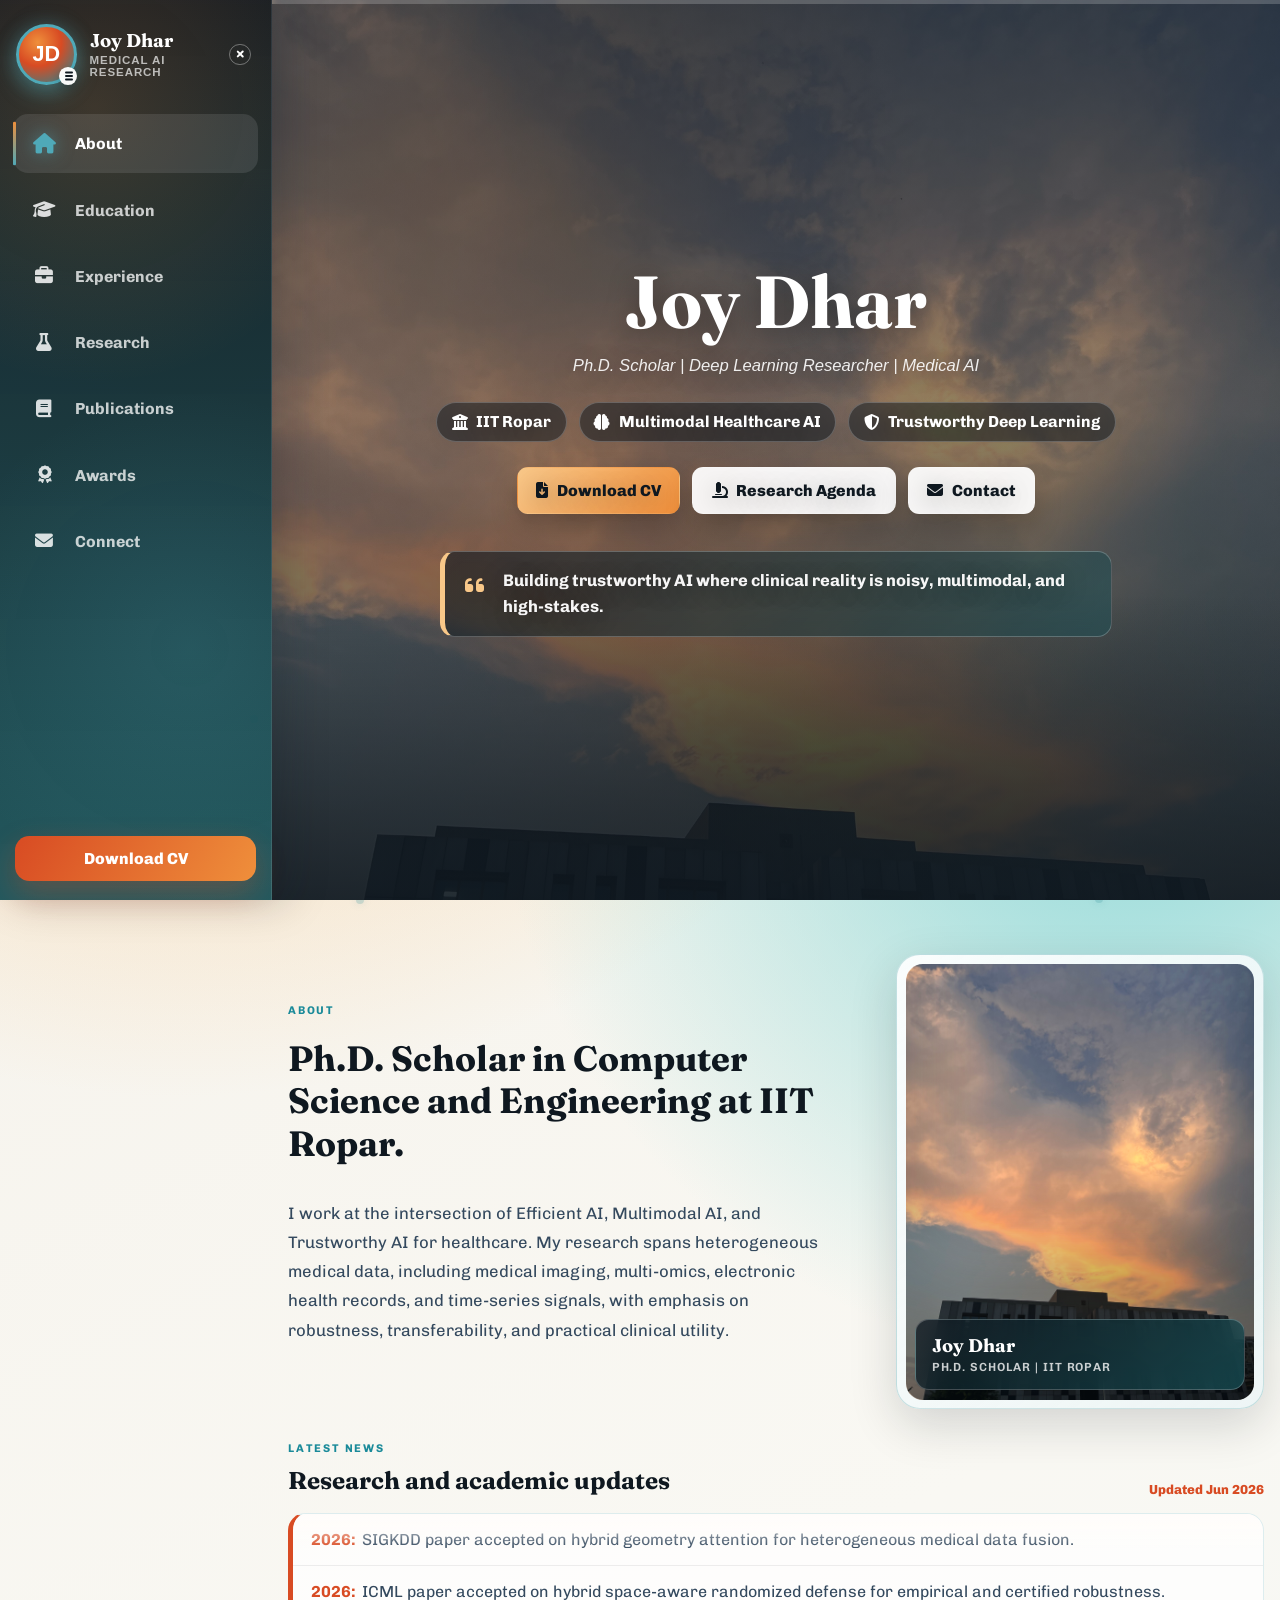
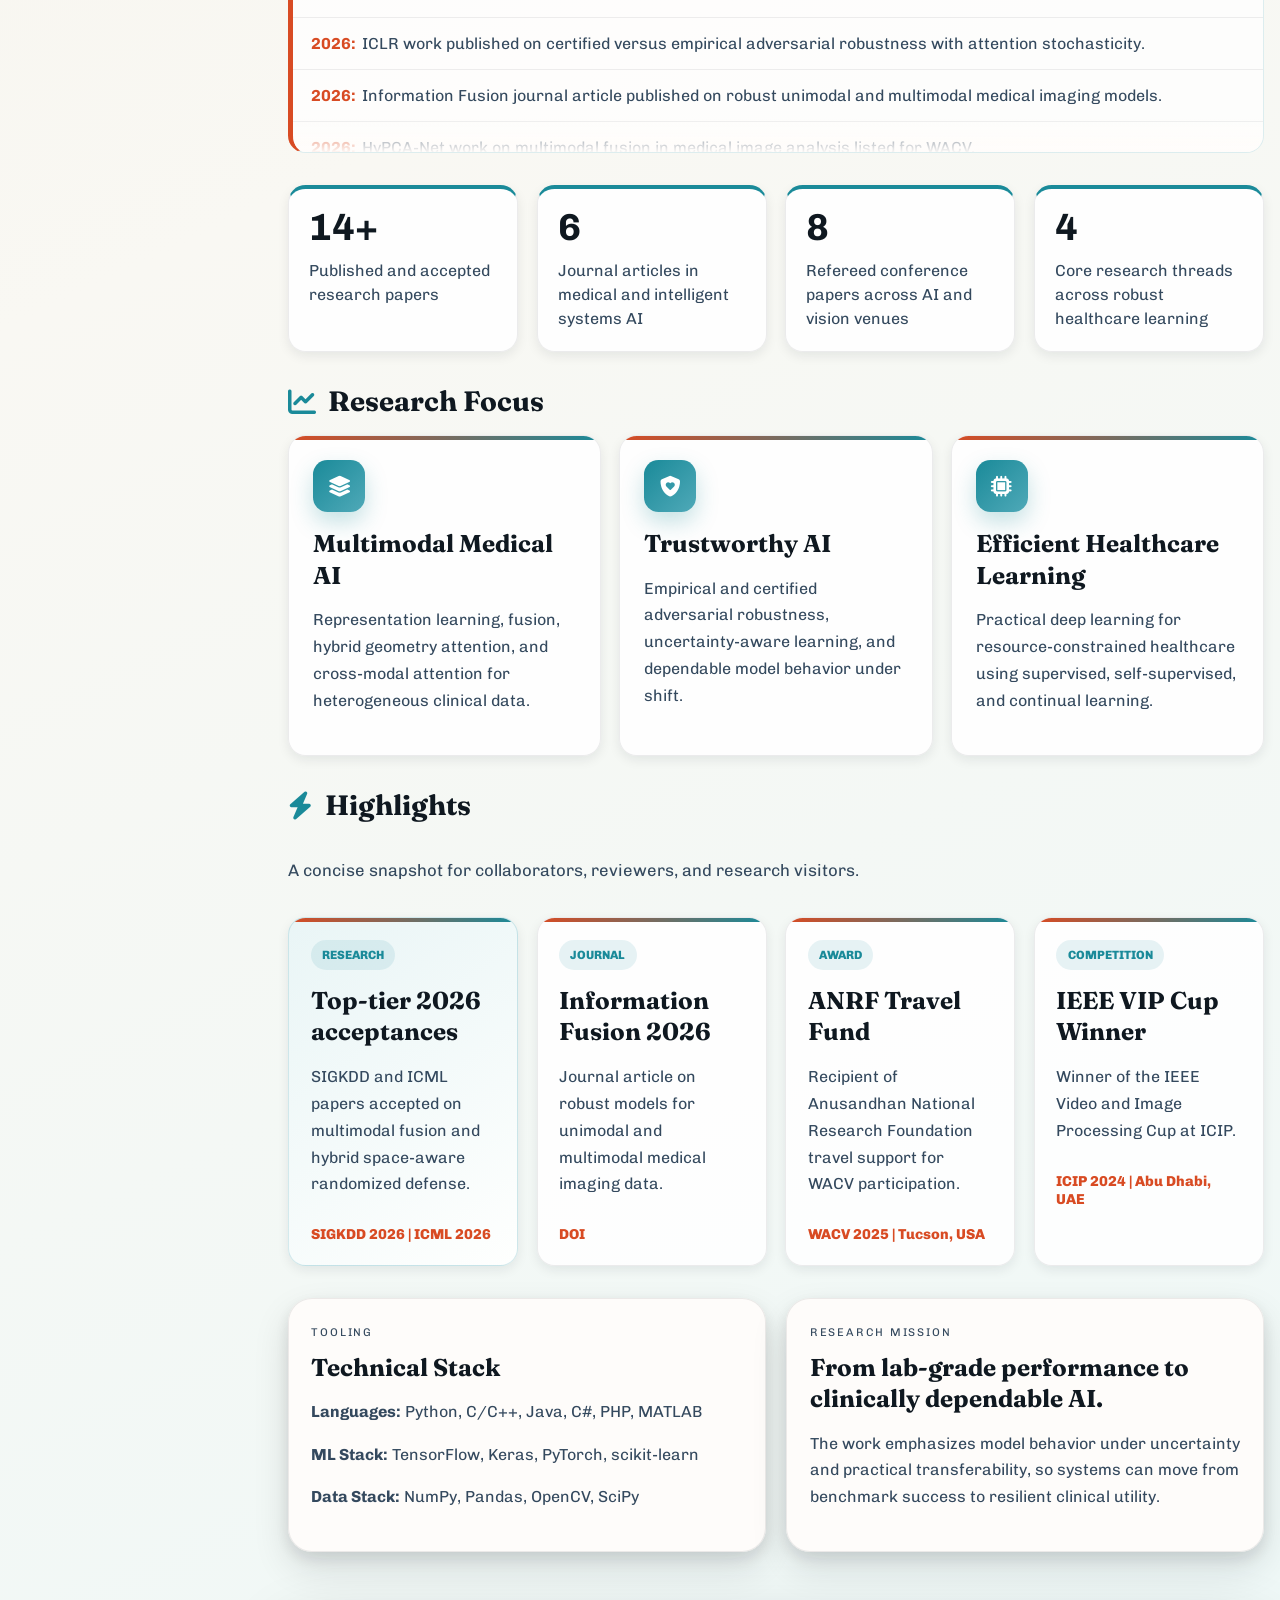
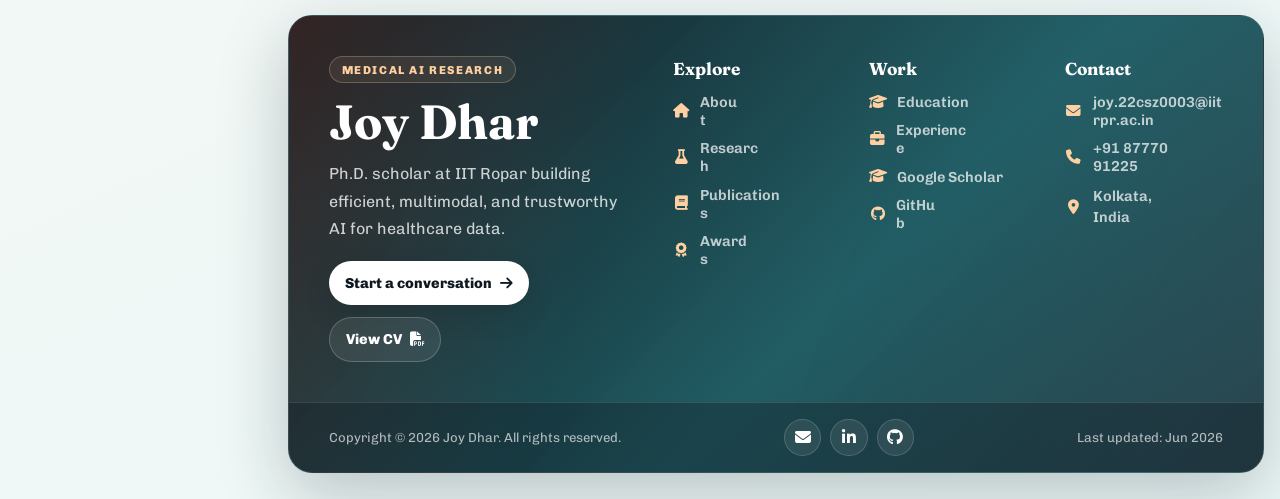
==== commit 7ee1910b: "minor fixes" ====
--- a/index.html
+++ b/index.html
@@ -69,14 +69,26 @@
 
     <section id="home-content" class="home-content">
       <section class="home-about-panel">
-        <p class="section-label">About</p>
-        <h2>Ph.D. Scholar in Computer Science and Engineering at IIT Ropar.</h2>
-        <p>
-          I work at the intersection of Efficient AI, Multimodal AI, and Trustworthy AI for healthcare.
-          My research spans heterogeneous medical data, including medical imaging, multi-omics, electronic
-          health records, and time-series signals, with emphasis on robustness, transferability, and practical
-          clinical utility.
-        </p>
+        <div class="about-profile-grid">
+          <div class="about-copy">
+            <p class="section-label">About</p>
+            <h2>Ph.D. Scholar in Computer Science and Engineering at IIT Ropar.</h2>
+            <p>
+              I work at the intersection of Efficient AI, Multimodal AI, and Trustworthy AI for healthcare.
+              My research spans heterogeneous medical data, including medical imaging, multi-omics, electronic
+              health records, and time-series signals, with emphasis on robustness, transferability, and practical
+              clinical utility.
+            </p>
+          </div>
+
+          <figure class="about-profile-card">
+            <img class="about-profile-image" src="images/profile.jpeg" alt="Joy Dhar profile image" loading="lazy">
+            <figcaption>
+              <span>Joy Dhar</span>
+              <strong>Ph.D. Scholar | IIT Ropar</strong>
+            </figcaption>
+          </figure>
+        </div>
       </section>
 
       <section class="latest-news-panel reveal" aria-label="Latest news">
@@ -209,24 +221,52 @@
 
   <footer class="site-footer" aria-label="Site footer">
     <div class="footer-grid">
-      <section class="footer-block">
+      <section class="footer-brand" aria-labelledby="footer-brand-title">
+        <p class="footer-kicker">Medical AI Research</p>
+        <h2 id="footer-brand-title">Joy Dhar</h2>
+        <p>Ph.D. scholar at IIT Ropar building efficient, multimodal, and trustworthy AI for healthcare data.</p>
+        <div class="footer-actions">
+          <a class="footer-cta" href="mailto:joy.22csz0003@iitrpr.ac.in">
+            Start a conversation <i class="fa-solid fa-arrow-right" aria-hidden="true"></i>
+          </a>
+          <a class="footer-cta secondary" href="Joy_Dhar_CV.pdf" target="_blank" rel="noopener noreferrer">
+            View CV <i class="fa-solid fa-file-pdf" aria-hidden="true"></i>
+          </a>
+        </div>
+      </section>
+
+      <nav class="footer-block" aria-label="Footer navigation">
         <p class="footer-title">Explore</p>
-        <a href="index.html">About</a>
-        <a href="research.html">Research</a>
-        <a href="publications.html">Publications</a>
-      </section>
-
-      <section class="footer-block">
-        <p class="footer-title">Resources</p>
-        <a href="Joy_Dhar_CV.pdf" target="_blank" rel="noopener noreferrer">Download CV</a>
-        <a href="connect.html">Contact</a>
-        <a href="https://github.com/misti1203" target="_blank" rel="noopener noreferrer">GitHub</a>
+        <a href="index.html"><i class="fa-solid fa-house" aria-hidden="true"></i>About</a>
+        <a href="research.html"><i class="fa-solid fa-flask" aria-hidden="true"></i>Research</a>
+        <a href="publications.html"><i class="fa-solid fa-book" aria-hidden="true"></i>Publications</a>
+        <a href="awards.html"><i class="fa-solid fa-award" aria-hidden="true"></i>Awards</a>
+      </nav>
+
+      <nav class="footer-block" aria-label="Research links">
+        <p class="footer-title">Work</p>
+        <a href="education.html"><i class="fa-solid fa-graduation-cap" aria-hidden="true"></i>Education</a>
+        <a href="experience.html"><i class="fa-solid fa-briefcase" aria-hidden="true"></i>Experience</a>
+        <a href="https://scholar.google.com/citations?user=Rc6ezD0AAAAJ&hl=en" target="_blank" rel="noopener noreferrer"><i class="fa-solid fa-graduation-cap" aria-hidden="true"></i>Google Scholar</a>
+        <a href="https://github.com/misti1203" target="_blank" rel="noopener noreferrer"><i class="fa-brands fa-github" aria-hidden="true"></i>GitHub</a>
+      </nav>
+
+      <section class="footer-block footer-contact">
+        <p class="footer-title">Contact</p>
+        <a href="mailto:joy.22csz0003@iitrpr.ac.in"><i class="fa-solid fa-envelope" aria-hidden="true"></i>joy.22csz0003@iitrpr.ac.in</a>
+        <a href="tel:+918777091225"><i class="fa-solid fa-phone" aria-hidden="true"></i>+91 87770 91225</a>
+        <span><i class="fa-solid fa-location-dot" aria-hidden="true"></i>Kolkata, India</span>
       </section>
     </div>
 
     <div class="footer-meta">
       <p>Copyright &copy; <span class="current-year">2026</span> Joy Dhar. All rights reserved.</p>
-      <p>Built for GitHub Pages | Last updated: Jun 2026</p>
+      <div class="footer-social" aria-label="Social profiles">
+        <a href="mailto:joy.22csz0003@iitrpr.ac.in" aria-label="Email Joy Dhar"><i class="fa-solid fa-envelope" aria-hidden="true"></i></a>
+        <a href="https://linkedin.com/in/joy-dhar-42930a248" target="_blank" rel="noopener noreferrer" aria-label="LinkedIn profile"><i class="fa-brands fa-linkedin-in" aria-hidden="true"></i></a>
+        <a href="https://github.com/misti1203" target="_blank" rel="noopener noreferrer" aria-label="GitHub profile"><i class="fa-brands fa-github" aria-hidden="true"></i></a>
+      </div>
+      <p>Last updated: Jun 2026</p>
     </div>
   </footer>
 
--- a/styles.css
+++ b/styles.css
@@ -8,19 +8,19 @@
   --surface-dim: rgba(255, 252, 250, 0.65);
   --line: rgba(15, 24, 32, 0.08);
   --line-accent: rgba(26, 138, 153, 0.15);
-  
+
   /* Accent Colors */
   --accent: #d84b23;
   --accent-soft: #1a8a99;
   --accent-light: #4fa9b8;
   --accent-xsoft: #e8f4f6;
-  
+
   /* Layout */
   --radius-lg: 1.5rem;
   --radius-md: 1.1rem;
   --radius-sm: 0.875rem;
   --radius-xs: 0.5rem;
-  
+
   /* Shadows - Refined 3D Depth */
   --shadow-xs: 0 2px 6px rgba(15, 24, 32, 0.06);
   --shadow-sm: 0 4px 12px rgba(15, 24, 32, 0.08);
@@ -28,7 +28,7 @@
   --shadow-md: 0 10px 28px rgba(15, 24, 32, 0.14);
   --shadow-lg: 0 16px 48px rgba(15, 24, 32, 0.16);
   --shadow-xl: 0 24px 72px rgba(15, 24, 32, 0.18);
-  
+
   /* Max Width */
   --max: min(1240px, calc(100% - 2rem));
   --side-nav-expanded: 17rem;
@@ -593,7 +593,7 @@
   overflow: hidden;
   border-radius: 0;
   isolation: isolate;
-  background-image: url("images/IMG_5273.jpeg");
+  background-image: url("images/IMG_3562.jpeg");
   background-position: center;
   background-repeat: no-repeat;
   background-size: cover;
@@ -859,7 +859,83 @@
 .home-about-panel {
   display: grid;
   gap: 0.7rem;
-  max-width: 58rem;
+  max-width: none;
+}
+
+.about-profile-grid {
+  display: grid;
+  grid-template-columns: minmax(0, 1fr) minmax(17rem, 23rem);
+  align-items: center;
+  gap: clamp(1.5rem, 5vw, 4rem);
+}
+
+.about-copy {
+  display: grid;
+  gap: 0.7rem;
+  max-width: 62rem;
+}
+
+.about-profile-card {
+  position: relative;
+  justify-self: end;
+  width: min(100%, 23rem);
+  margin: 0;
+  padding: 0.55rem;
+  overflow: hidden;
+  border: 1px solid rgba(47, 141, 149, 0.24);
+  border-radius: var(--radius-lg);
+  background: linear-gradient(145deg, rgba(255, 255, 255, 0.92), rgba(232, 244, 246, 0.72));
+  box-shadow: var(--shadow-lg);
+}
+
+.about-profile-card::before {
+  content: "";
+  position: absolute;
+  inset: 0.55rem;
+  z-index: 1;
+  border-radius: calc(var(--radius-lg) - 0.35rem);
+  box-shadow: inset 0 -8rem 5rem rgba(15, 24, 32, 0.36);
+  pointer-events: none;
+}
+
+.about-profile-image {
+  display: block;
+  width: 100%;
+  aspect-ratio: 4 / 5;
+  border-radius: calc(var(--radius-lg) - 0.45rem);
+  object-fit: cover;
+  object-position: center bottom;
+}
+
+.about-profile-card figcaption {
+  position: absolute;
+  left: 1.15rem;
+  right: 1.15rem;
+  bottom: 1.15rem;
+  z-index: 2;
+  display: grid;
+  gap: 0.16rem;
+  padding: 0.85rem 0.95rem;
+  border: 1px solid rgba(255, 255, 255, 0.22);
+  border-radius: var(--radius-sm);
+  color: #fff;
+  background: linear-gradient(135deg, rgba(15, 24, 32, 0.78), rgba(23, 82, 89, 0.72));
+  backdrop-filter: blur(12px);
+}
+
+.about-profile-card figcaption span {
+  font-family: "Fraunces", Georgia, serif;
+  font-size: 1.15rem;
+  font-weight: 700;
+}
+
+.about-profile-card figcaption strong {
+  color: rgba(255, 255, 255, 0.78);
+  font-size: 0.74rem;
+  font-weight: 600;
+  letter-spacing: 0.08em;
+  line-height: 1.35;
+  text-transform: uppercase;
 }
 
 .home-about-panel h2 {
@@ -1418,64 +1494,200 @@
 
 /* Footer */
 .site-footer {
-  margin-top: 2rem;
-  padding: 1.6rem 0 1.8rem;
-  color: var(--ink-soft);
-  font-size: 0.93rem;
-  border-top: 1px solid var(--line);
+  margin-top: 4rem;
+  margin-bottom: 1.6rem;
+  overflow: hidden;
+  color: rgba(255, 255, 255, 0.78);
+  border: 1px solid rgba(255, 255, 255, 0.12);
+  border-radius: var(--radius-lg);
+  background: linear-gradient(135deg, rgba(15, 24, 32, 0.98), rgba(23, 82, 89, 0.97) 58%, rgba(29, 42, 50, 0.98));
+  box-shadow: 0 22px 70px rgba(15, 24, 32, 0.24);
+}
+
+.site-footer::before {
+  content: "";
+  position: absolute;
+  inset: 0;
+  background: linear-gradient(110deg, rgba(216, 75, 35, 0.16), transparent 34%, rgba(79, 169, 184, 0.18));
+  pointer-events: none;
 }
 
 .footer-grid {
-  display: grid;
-  grid-template-columns: 1.4fr 1fr 1fr;
-  gap: 1.5rem;
-  padding: 1rem 0 1.2rem;
+  position: relative;
+  display: grid;
+  grid-template-columns: minmax(18rem, 1.45fr) repeat(3, minmax(9rem, 0.75fr));
+  gap: clamp(1.35rem, 3vw, 2.5rem);
+  padding: clamp(1.55rem, 3.8vw, 2.5rem);
+}
+
+.footer-brand {
+  display: grid;
+  align-content: start;
+  gap: 0.9rem;
+  max-width: 31rem;
+}
+
+.footer-kicker {
+  width: fit-content;
+  margin: 0;
+  padding: 0.34rem 0.72rem;
+  color: #ffd1a2;
+  border: 1px solid rgba(255, 209, 162, 0.26);
+  border-radius: 999px;
+  background: rgba(255, 209, 162, 0.08);
+  font-size: 0.72rem;
+  font-weight: 800;
+  letter-spacing: 0.14em;
+  text-transform: uppercase;
+}
+
+.footer-brand h2 {
+  margin: 0;
+  color: #fff;
+  font-family: "Fraunces", Georgia, serif;
+  font-size: clamp(2rem, 4vw, 3rem);
+  line-height: 1;
+  letter-spacing: 0;
+}
+
+.footer-brand p:not(.footer-kicker) {
+  margin: 0;
+  max-width: 28rem;
+  line-height: 1.72;
+}
+
+.footer-actions {
+  display: flex;
+  flex-wrap: wrap;
+  gap: 0.72rem;
+  margin-top: 0.25rem;
+}
+
+.footer-cta {
+  display: inline-flex;
+  align-items: center;
+  justify-content: center;
+  gap: 0.5rem;
+  min-height: 2.75rem;
+  padding: 0.78rem 1rem;
+  color: var(--ink);
+  border-radius: 999px;
+  background: #fff;
+  box-shadow: 0 10px 26px rgba(15, 24, 32, 0.2);
+  font-size: 0.9rem;
+  font-weight: 800;
+  text-decoration: none;
+  transition: transform 220ms ease, box-shadow 220ms ease, background 220ms ease, color 220ms ease;
+}
+
+.footer-cta.secondary {
+  color: #fff;
+  border: 1px solid rgba(255, 255, 255, 0.2);
+  background: rgba(255, 255, 255, 0.08);
+  box-shadow: none;
+}
+
+.footer-cta:hover,
+.footer-cta:focus {
+  color: var(--ink);
+  background: #ffd1a2;
+  transform: translateY(-2px);
+  box-shadow: 0 14px 32px rgba(15, 24, 32, 0.28);
 }
 
 .footer-block {
   display: grid;
   align-content: start;
-  gap: 0.5rem;
+  gap: 0.65rem;
+  min-width: 0;
 }
 
 .footer-title {
   margin: 0 0 0.25rem;
   font-family: "Fraunces", Georgia, serif;
-  font-size: 1.05rem;
+  font-size: 1.08rem;
   font-weight: 700;
-  color: var(--ink);
-}
-
-.footer-block p {
+  color: #fff;
+}
+
+.footer-block p,
+.footer-block span {
   margin: 0;
   line-height: 1.5;
 }
 
-.footer-block a {
-  color: var(--ink-soft);
+.footer-block a,
+.footer-block span {
+  display: inline-flex;
+  align-items: center;
+  gap: 0.62rem;
+  min-width: 0;
+  color: rgba(255, 255, 255, 0.72);
   text-decoration: none;
   width: fit-content;
-  font-weight: 500;
-  transition: color 220ms ease;
-}
-
-.footer-block a:hover {
-  color: var(--accent);
+  max-width: 100%;
+  font-size: 0.91rem;
+  font-weight: 600;
+  overflow-wrap: anywhere;
+  transition: color 220ms ease, transform 220ms ease;
+}
+
+.footer-block a i,
+.footer-block span i {
+  flex: 0 0 1.1rem;
+  color: #ffd1a2;
+  text-align: center;
+}
+
+.footer-block a:hover,
+.footer-block a:focus {
+  color: #fff;
+  transform: translateX(3px);
 }
 
 .footer-meta {
-  border-top: 1px solid var(--line);
-  padding-top: 1rem;
+  position: relative;
+  border-top: 1px solid rgba(255, 255, 255, 0.12);
+  padding: 1rem clamp(1.55rem, 3.8vw, 2.5rem);
   display: flex;
+  align-items: center;
   justify-content: space-between;
-  gap: 1rem;
+  gap: 1.2rem;
   flex-wrap: wrap;
+  background: rgba(15, 24, 32, 0.34);
 }
 
 .footer-meta p {
   margin: 0;
-  font-size: 0.84rem;
-  color: var(--ink-soft);
+  font-size: 0.82rem;
+  color: rgba(255, 255, 255, 0.66);
+}
+
+.footer-social {
+  display: flex;
+  align-items: center;
+  gap: 0.55rem;
+}
+
+.footer-social a {
+  display: inline-grid;
+  place-items: center;
+  width: 2.35rem;
+  height: 2.35rem;
+  color: #fff;
+  border: 1px solid rgba(255, 255, 255, 0.16);
+  border-radius: 50%;
+  background: rgba(255, 255, 255, 0.08);
+  text-decoration: none;
+  transition: transform 220ms ease, background 220ms ease, border-color 220ms ease;
+}
+
+.footer-social a:hover,
+.footer-social a:focus {
+  color: var(--ink);
+  border-color: #ffd1a2;
+  background: #ffd1a2;
+  transform: translateY(-2px);
 }
 
 /* Animations */
@@ -1555,6 +1767,26 @@
   }
   to {
     transform: translateY(-10px);
+  }
+}
+
+@media (max-width: 1100px) {
+  .about-profile-grid {
+    grid-template-columns: 1fr;
+  }
+
+  .about-profile-card {
+    justify-self: start;
+    width: min(100%, 24rem);
+  }
+
+  .footer-grid {
+    grid-template-columns: repeat(2, minmax(0, 1fr));
+  }
+
+  .footer-brand {
+    grid-column: 1 / -1;
+    max-width: 42rem;
   }
 }
 
@@ -1602,13 +1834,27 @@
     grid-template-columns: repeat(2, minmax(0, 1fr));
   }
 
+  .about-profile-grid {
+    grid-template-columns: 1fr;
+  }
+
+  .about-profile-card {
+    justify-self: start;
+    width: min(100%, 24rem);
+  }
+
   .publication-grid {
     grid-template-columns: 1fr;
   }
 
   .footer-grid {
-    grid-template-columns: 1fr 1fr;
+    grid-template-columns: repeat(2, minmax(0, 1fr));
     gap: 1.2rem;
+  }
+
+  .footer-brand {
+    grid-column: 1 / -1;
+    max-width: 42rem;
   }
 
   .latest-news-box {
@@ -1655,6 +1901,15 @@
     gap: 1rem;
   }
 
+  .footer-brand {
+    grid-column: auto;
+  }
+
+  .footer-actions,
+  .footer-cta {
+    width: 100%;
+  }
+
   .footer-meta {
     flex-direction: column;
     align-items: flex-start;
@@ -1696,6 +1951,21 @@
   .home-content {
     gap: 1.4rem;
     padding-top: 1.4rem;
+  }
+
+  .about-profile-card {
+    width: 100%;
+    padding: 0.45rem;
+  }
+
+  .about-profile-card::before {
+    inset: 0.45rem;
+  }
+
+  .about-profile-card figcaption {
+    left: 0.9rem;
+    right: 0.9rem;
+    bottom: 0.9rem;
   }
 
   .home-about-panel h2,
